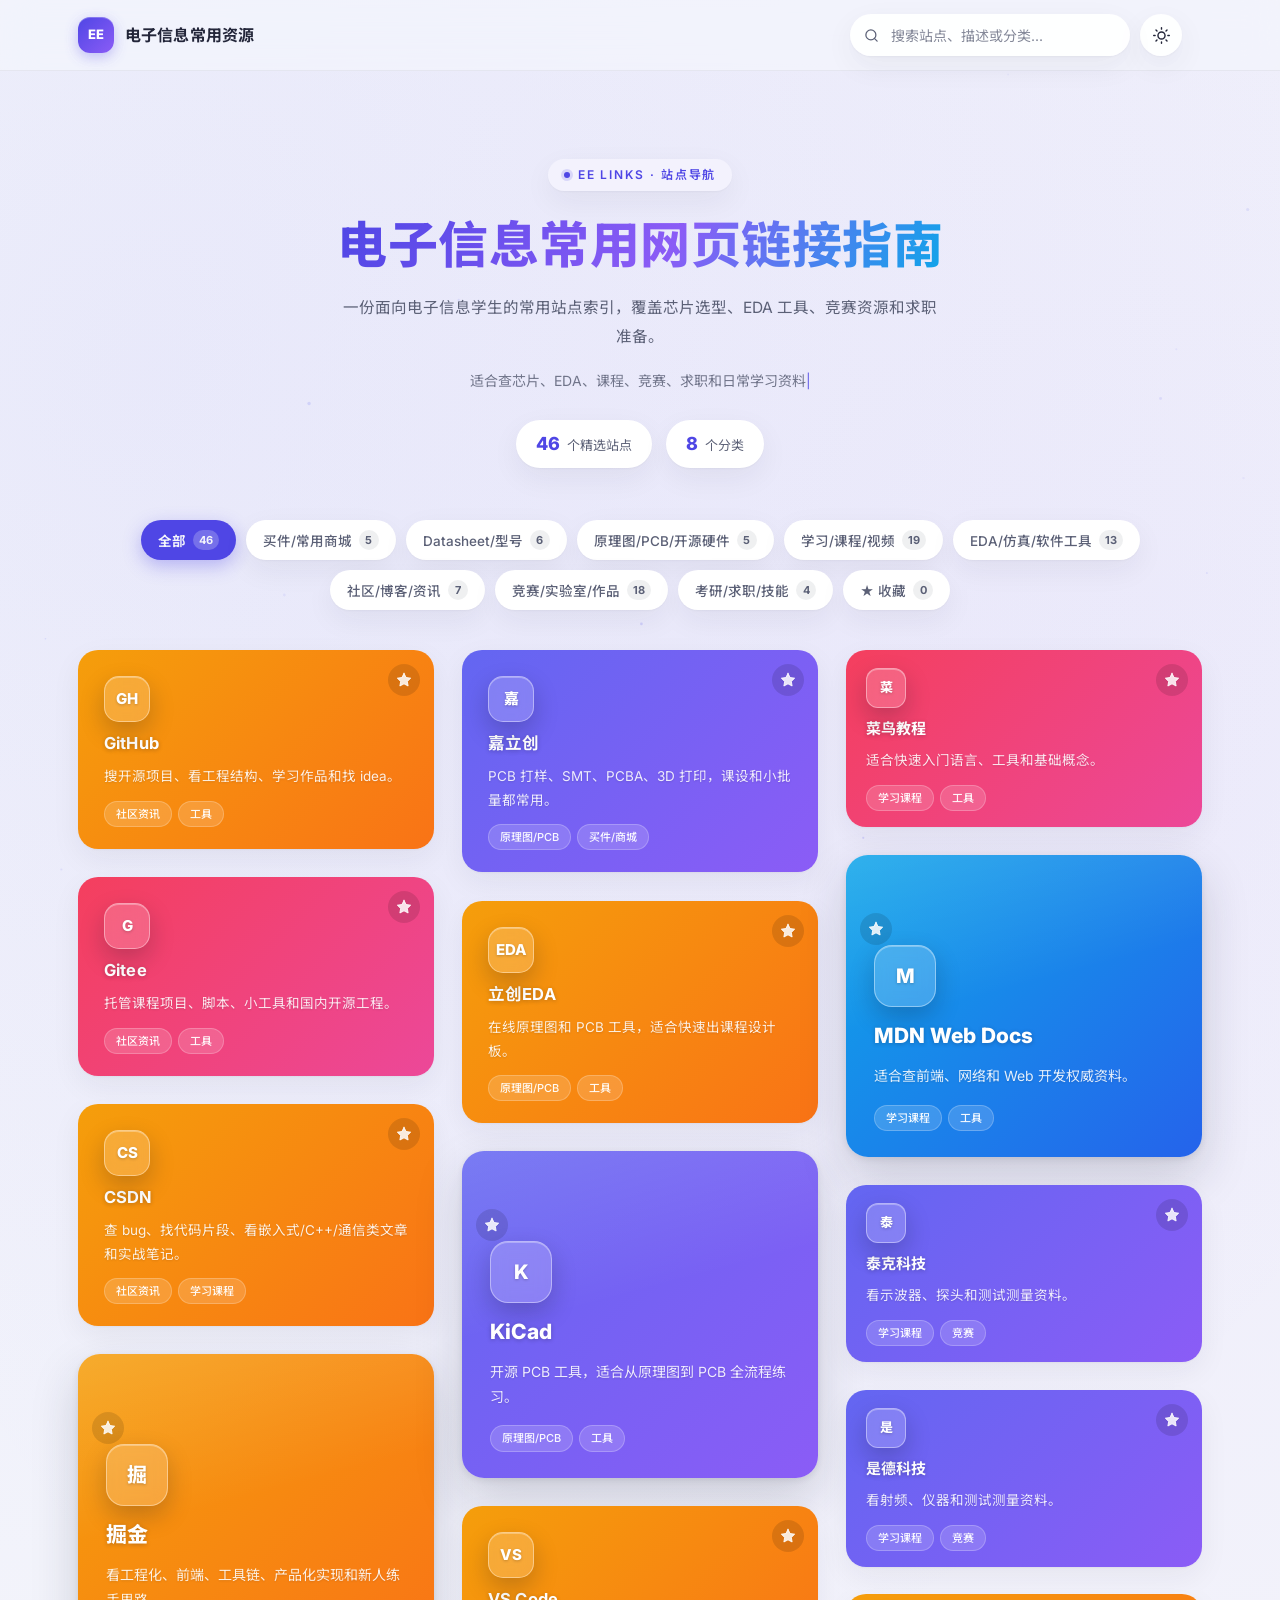
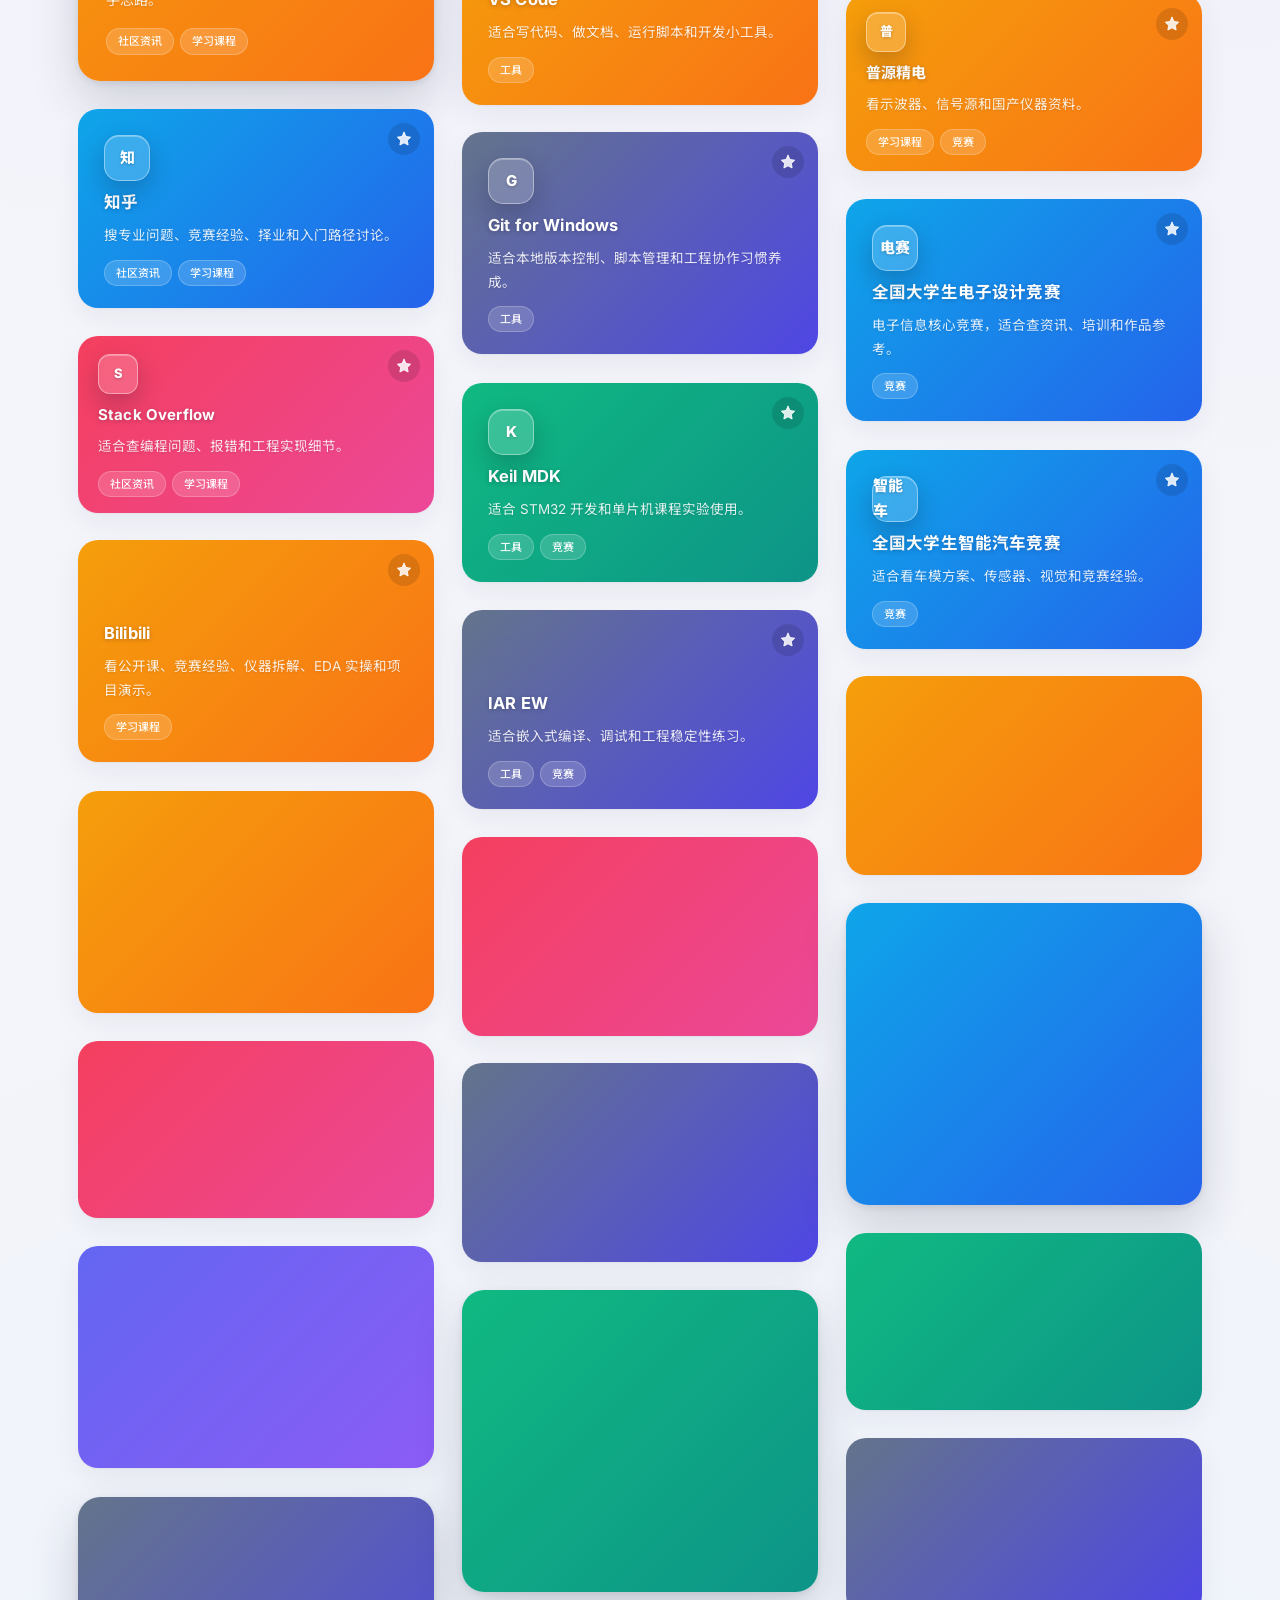
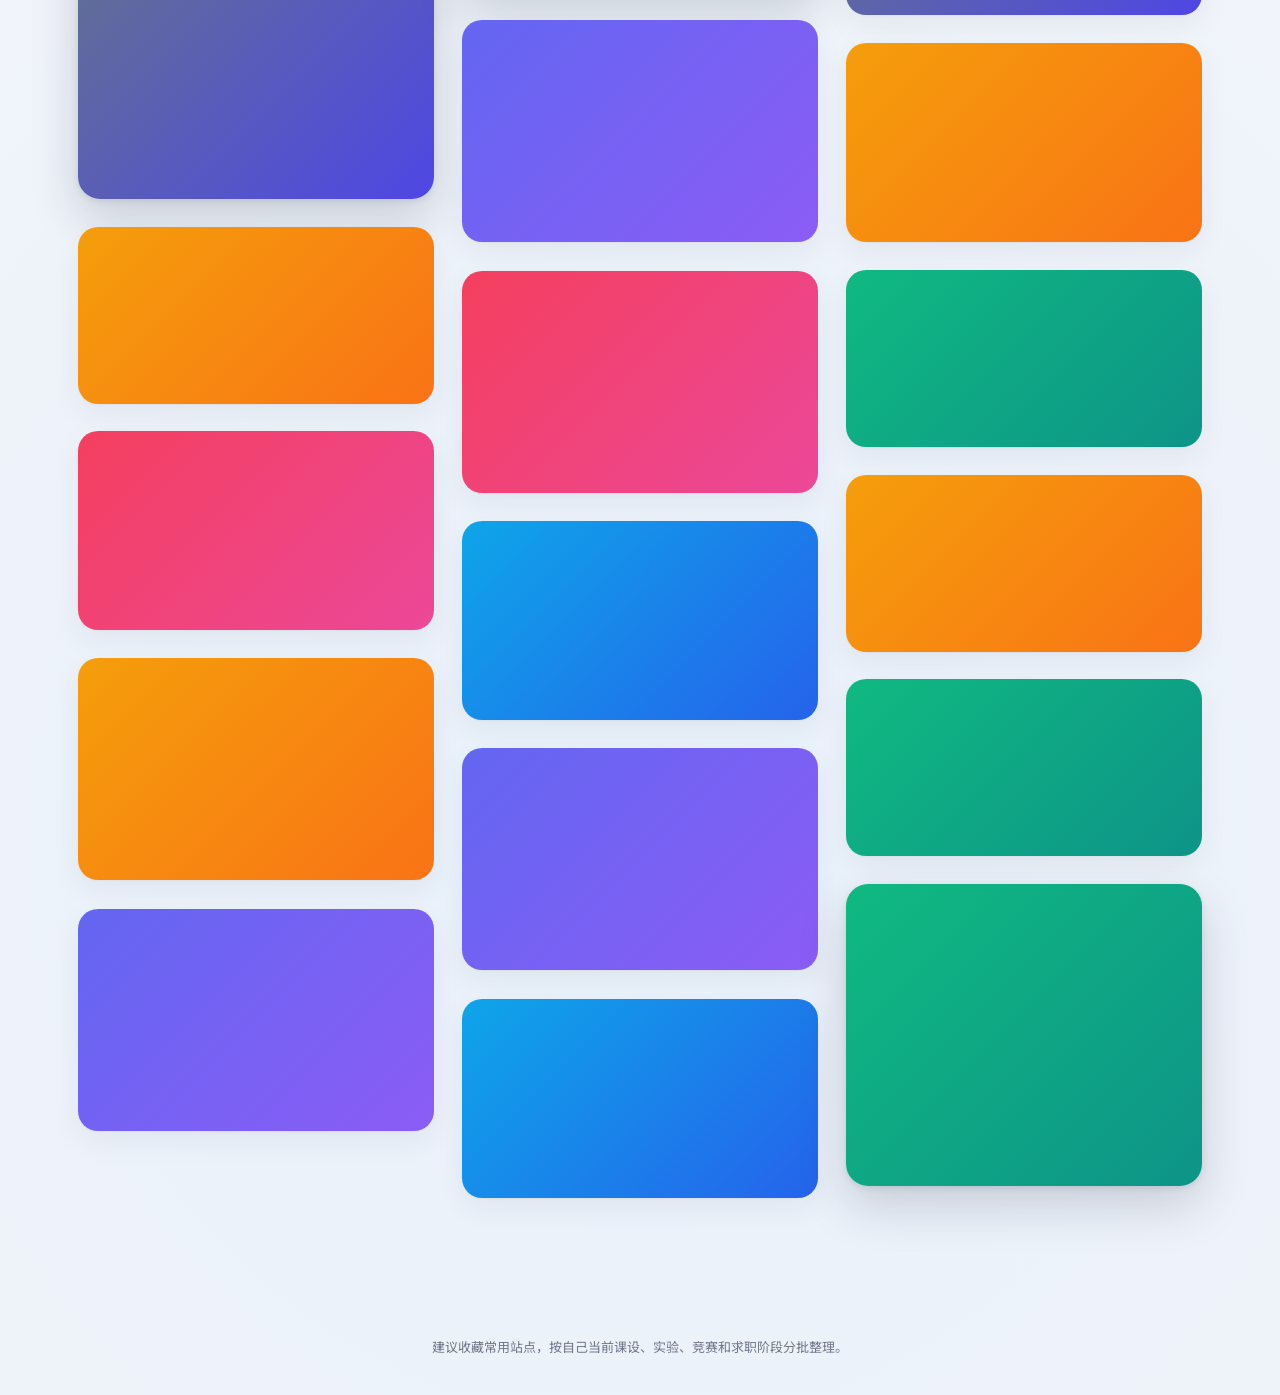
==== index.html @ 5fb6b06b "fix(cards): 收藏按钮默认固定显示 - 移除 .nav-card__fav 默认 opacity:0，改为始终可见 - 已收藏状态保持高亮，hover 仍有反馈 - 资源版本号升级到 v=3" ====
<!DOCTYPE html>
<html lang="zh-CN">
<head>
  <meta charset="UTF-8" />
  <meta name="viewport" content="width=device-width, initial-scale=1.0" />
  <title>电子信息常用网页链接指南</title>
  <link rel="preconnect" href="https://fonts.googleapis.com" />
  <link rel="preconnect" href="https://fonts.gstatic.com" crossorigin />
  <link href="https://fonts.googleapis.com/css2?family=Inter:wght@400;500;600;700;800&family=Noto+Sans+SC:wght@400;500;700&display=swap" rel="stylesheet" />
  <link rel="stylesheet" href="css/main.css?v=3" />
</head>
<body>
  <div class="page-wrapper">
    <canvas id="pageParticles" class="page-particles" aria-hidden="true"></canvas>

    <header class="top-bar">
      <div class="top-bar__inner">
        <div class="brand">
          <span class="brand__logo" aria-hidden="true">EE</span>
          <span class="brand__name">电子信息常用资源</span>
        </div>
        <div class="top-bar__tools">
          <div class="search-box" id="searchBox">
            <span class="search-box__icon" aria-hidden="true">
              <svg width="15" height="15" viewBox="0 0 24 24" fill="none" stroke="currentColor" stroke-width="2" stroke-linecap="round" stroke-linejoin="round">
                <circle cx="11" cy="11" r="8" /><line x1="21" y1="21" x2="16.65" y2="16.65" />
              </svg>
            </span>
            <label class="sr-only" for="siteSearch">搜索资源</label>
            <input id="siteSearch" class="search-input" placeholder="搜索站点、描述或分类..." autocomplete="off" />
            <button type="button" class="search-box__clear" id="searchClear" aria-label="清空搜索">
              <svg width="13" height="13" viewBox="0 0 24 24" fill="none" stroke="currentColor" stroke-width="2.5" stroke-linecap="round" stroke-linejoin="round">
                <path d="M18 6 6 18" /><path d="m6 6 12 12" />
              </svg>
            </button>
          </div>
          <button id="themeToggle" class="icon-button" title="切换深色/浅色主题" aria-label="切换深色/浅色主题">
            <svg class="theme-icon-sun" width="17" height="17" viewBox="0 0 24 24" fill="none" stroke="currentColor" stroke-width="2" stroke-linecap="round" stroke-linejoin="round">
              <circle cx="12" cy="12" r="5" /><path d="M12 1v2m0 18v2M4.22 4.22l1.42 1.42m12.72 12.72 1.42 1.42M1 12h2m18 0h2M4.22 19.78l1.42-1.42M18.36 5.64l1.42-1.42" />
            </svg>
            <svg class="theme-icon-moon" width="17" height="17" viewBox="0 0 24 24" fill="none" stroke="currentColor" stroke-width="2" stroke-linecap="round" stroke-linejoin="round">
              <path d="M21 12.79A9 9 0 1 1 11.21 3 7 7 0 0 0 21 12.79z" />
            </svg>
          </button>
        </div>
      </div>
    </header>

    <section class="cover-section">
      <span class="cover-eyebrow">EE LINKS · 站点导航</span>
      <h1>电子信息常用网页链接指南</h1>
      <p class="cover-subtitle">
        一份面向电子信息学生的常用站点索引，覆盖芯片选型、EDA 工具、竞赛资源和求职准备。
      </p>
      <p class="cover-typewriter">
        <span id="typewriterTarget">当前共整理多个常用站点，按分类整理，可直接跳转使用</span><span class="cover-cursor" aria-hidden="true">|</span>
      </p>
      <div class="cover-stats" id="coverStats" aria-hidden="true"></div>
    </section>

    <main>
      <section class="filter-section" aria-label="按分类筛选">
        <div class="filter-row" id="filterRow">
          <button class="filter-chip active" data-filter="all">全部</button>
          <button class="filter-chip" data-filter="components">买件/常用商城</button>
          <button class="filter-chip" data-filter="datasheet">Datasheet/型号</button>
          <button class="filter-chip" data-filter="pcb">原理图/PCB/开源硬件</button>
          <button class="filter-chip" data-filter="learn">学习/课程/视频</button>
          <button class="filter-chip" data-filter="tools">EDA/仿真/软件工具</button>
          <button class="filter-chip" data-filter="community">社区/博客/资讯</button>
          <button class="filter-chip" data-filter="competition">竞赛/实验室/作品</button>
          <button class="filter-chip" data-filter="job">考研/求职/技能</button>
          <button class="filter-chip" data-filter="favorites">★ 收藏</button>
        </div>
      </section>

      <div id="emptyHint" class="empty-hint">
        <div class="empty-hint__icon" aria-hidden="true">
          <svg width="24" height="24" viewBox="0 0 24 24" fill="none" stroke="currentColor" stroke-width="1.8" stroke-linecap="round" stroke-linejoin="round">
            <circle cx="11" cy="11" r="8" /><line x1="21" y1="21" x2="16.65" y2="16.65" /><line x1="8" y1="11" x2="14" y2="11" />
          </svg>
        </div>
        <div class="empty-hint__title">没有匹配的站点</div>
        <div class="empty-hint__desc">试试更短的关键词，或切换到其他分类。</div>
        <button type="button" class="empty-hint__reset" id="resetFilter">
          <svg width="14" height="14" viewBox="0 0 24 24" fill="none" stroke="currentColor" stroke-width="2" stroke-linecap="round" stroke-linejoin="round">
            <path d="M3 12a9 9 0 1 0 9-9 9.75 9.75 0 0 0-6.74 2.74L3 8" /><path d="M3 3v5h5" />
          </svg>
          重置筛选
        </button>
      </div>

      <div id="cardGrid" class="masonry"></div>
    </main>

    <footer class="site-footer">
      建议收藏常用站点，按自己当前课设、实验、竞赛和求职阶段分批整理。
    </footer>

    <button id="backToTop" class="back-top" aria-label="回到顶部" title="回到顶部">
      <svg width="18" height="18" viewBox="0 0 24 24" fill="none" stroke="currentColor" stroke-width="2.5" stroke-linecap="round" stroke-linejoin="round">
        <polyline points="18 15 12 9 6 15"></polyline>
      </svg>
    </button>
  </div>

  <script defer src="js/data.js?v=3"></script>
  <script defer src="js/render.js?v=3"></script>
  <script defer src="js/filter.js?v=3"></script>
  <script defer src="js/theme.js?v=3"></script>
  <script defer src="js/effects.js?v=3"></script>
  <script defer src="js/main.js?v=3"></script>
</body>
</html>
---- css/main.css ----
/* ==========================================================================
   main.css — @import 入口，按顺序聚合所有子模块
   ========================================================================== */
@import url("./variables.css");
@import url("./base.css");
@import url("./layout.css");
@import url("./components.css");
@import url("./cards.css");
@import url("./masonry.css");
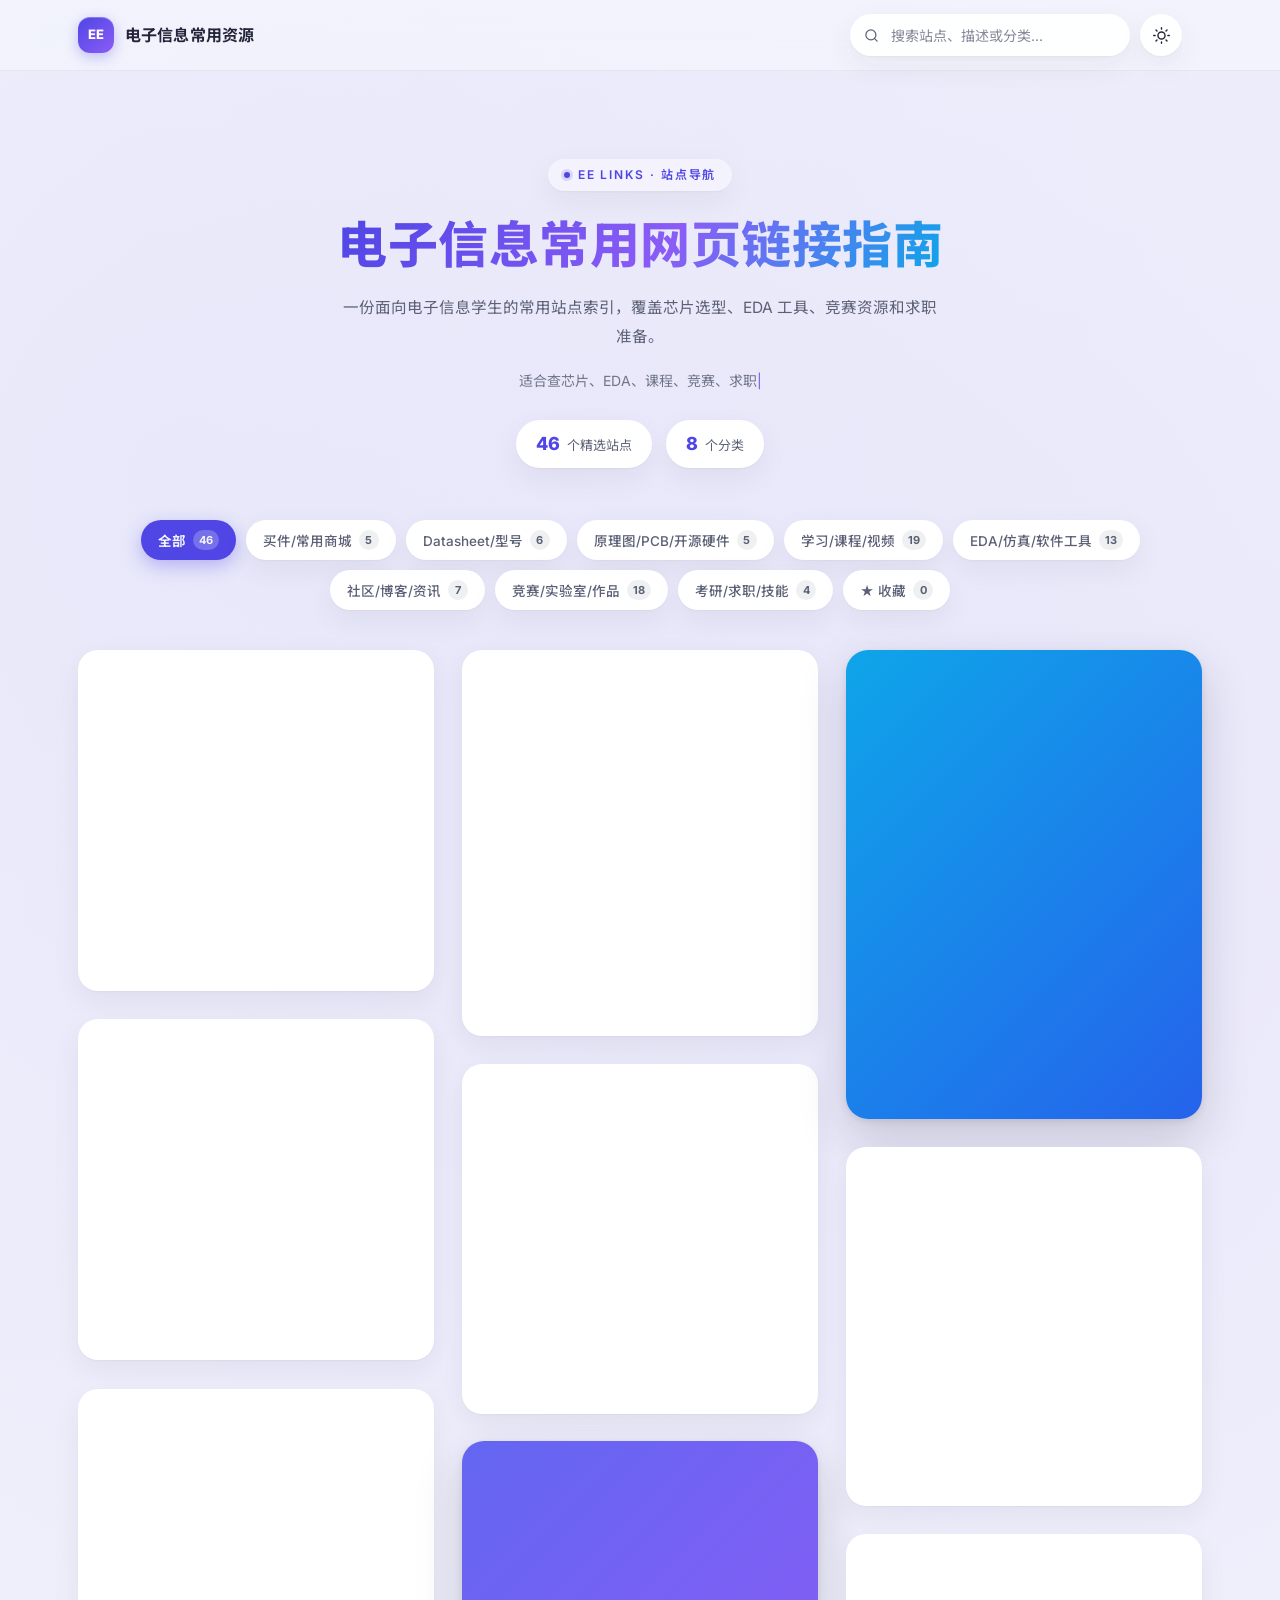
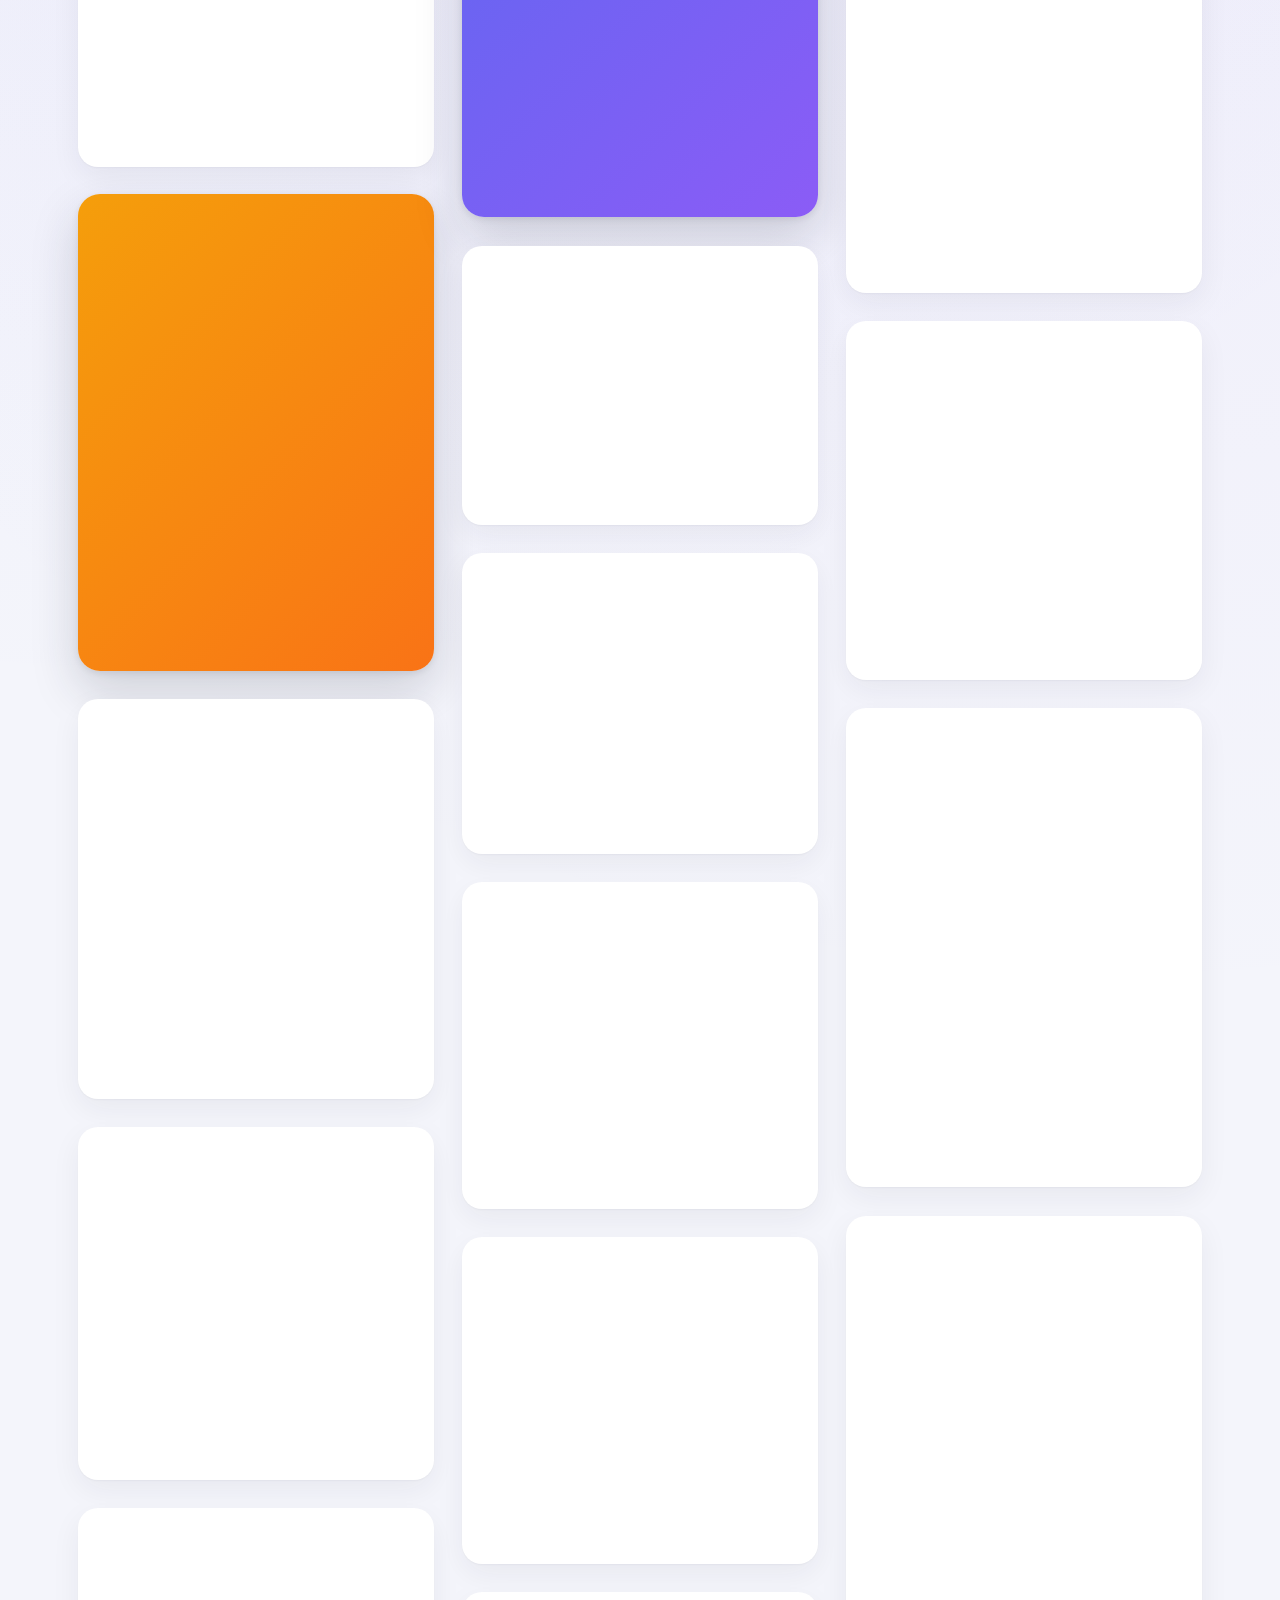
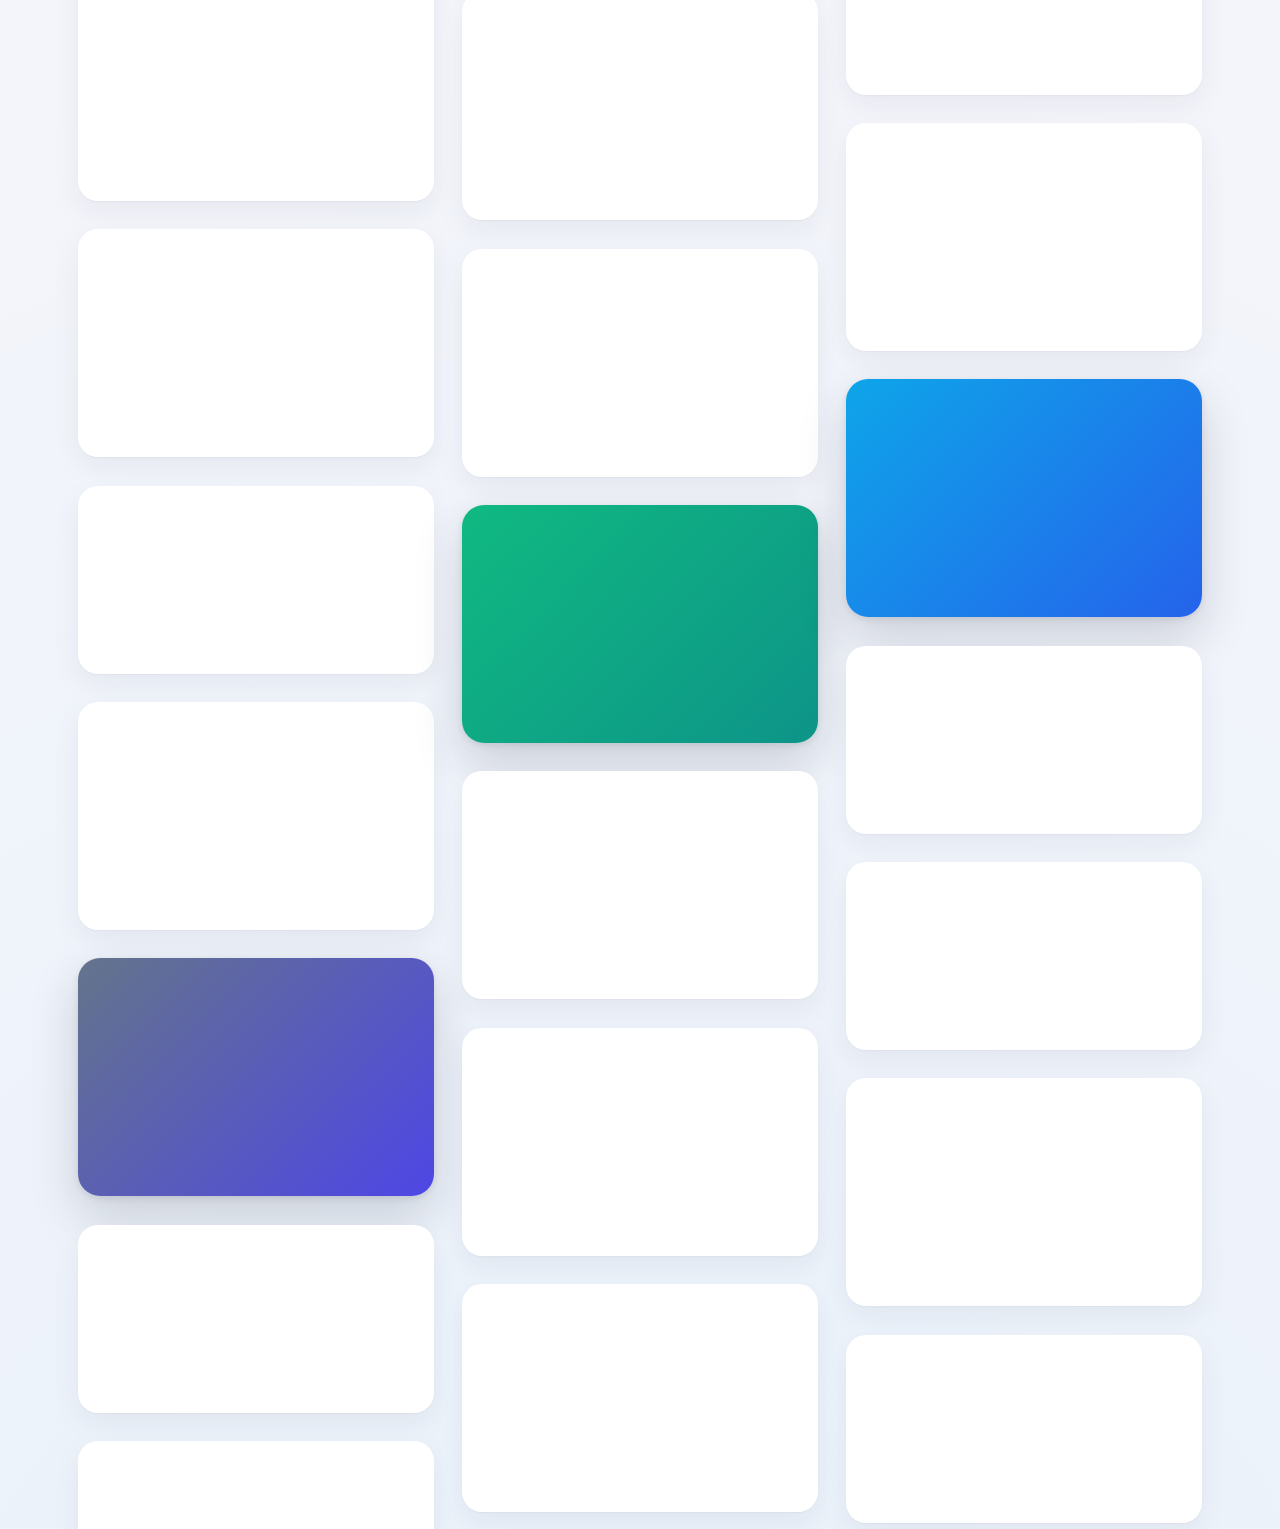
==== commit 42ad5652: "feat(cards): 融合 31604c 的 banner+body 卡片视觉 - 普通卡片改为顶部彩色 banner + 白底 body + footer 结构 - banner 内玻璃拟态图标" ====
--- a/index.html
+++ b/index.html
@@ -7,7 +7,7 @@
   <link rel="preconnect" href="https://fonts.googleapis.com" />
   <link rel="preconnect" href="https://fonts.gstatic.com" crossorigin />
   <link href="https://fonts.googleapis.com/css2?family=Inter:wght@400;500;600;700;800&family=Noto+Sans+SC:wght@400;500;700&display=swap" rel="stylesheet" />
-  <link rel="stylesheet" href="css/main.css?v=3" />
+  <link rel="stylesheet" href="css/main.css?v=4" />
 </head>
 <body>
   <div class="page-wrapper">
@@ -104,11 +104,11 @@
     </button>
   </div>
 
-  <script defer src="js/data.js?v=3"></script>
-  <script defer src="js/render.js?v=3"></script>
-  <script defer src="js/filter.js?v=3"></script>
-  <script defer src="js/theme.js?v=3"></script>
-  <script defer src="js/effects.js?v=3"></script>
-  <script defer src="js/main.js?v=3"></script>
+  <script defer src="js/data.js?v=4"></script>
+  <script defer src="js/render.js?v=4"></script>
+  <script defer src="js/filter.js?v=4"></script>
+  <script defer src="js/theme.js?v=4"></script>
+  <script defer src="js/effects.js?v=4"></script>
+  <script defer src="js/main.js?v=4"></script>
 </body>
 </html>
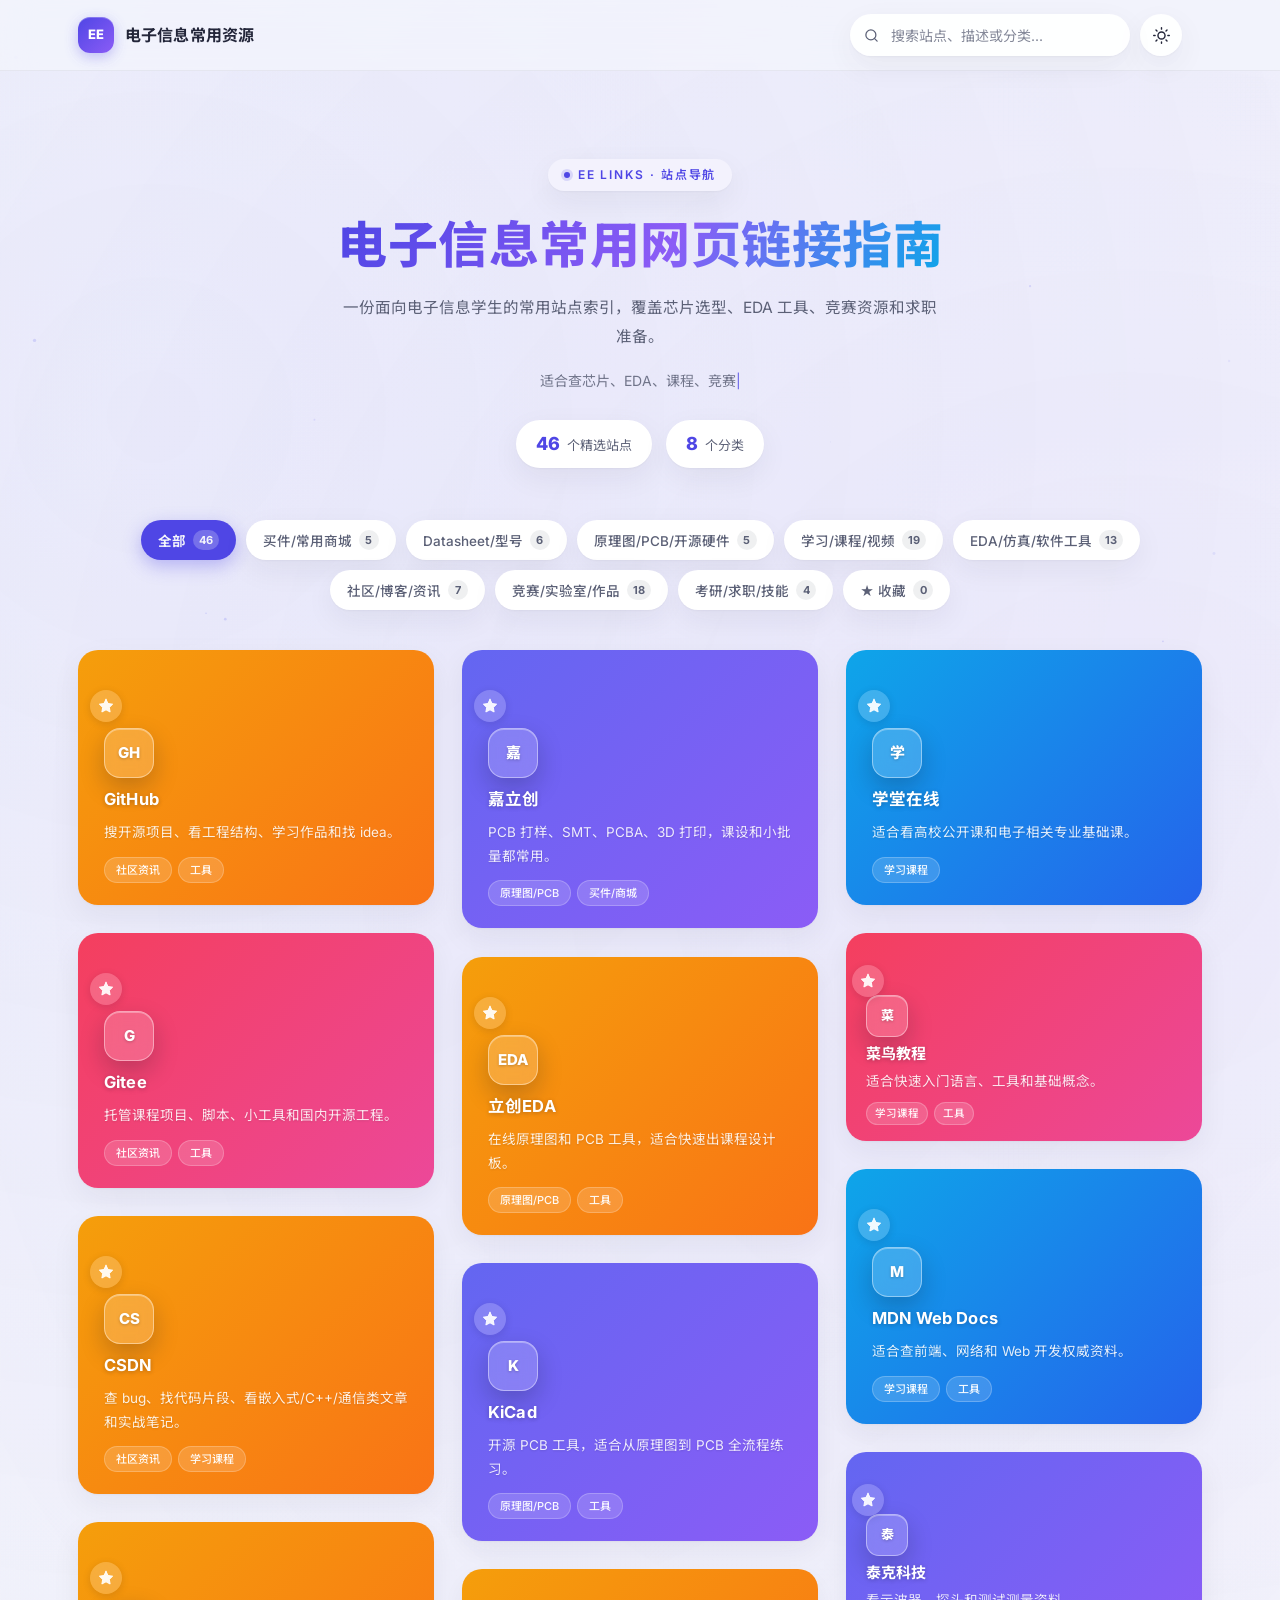
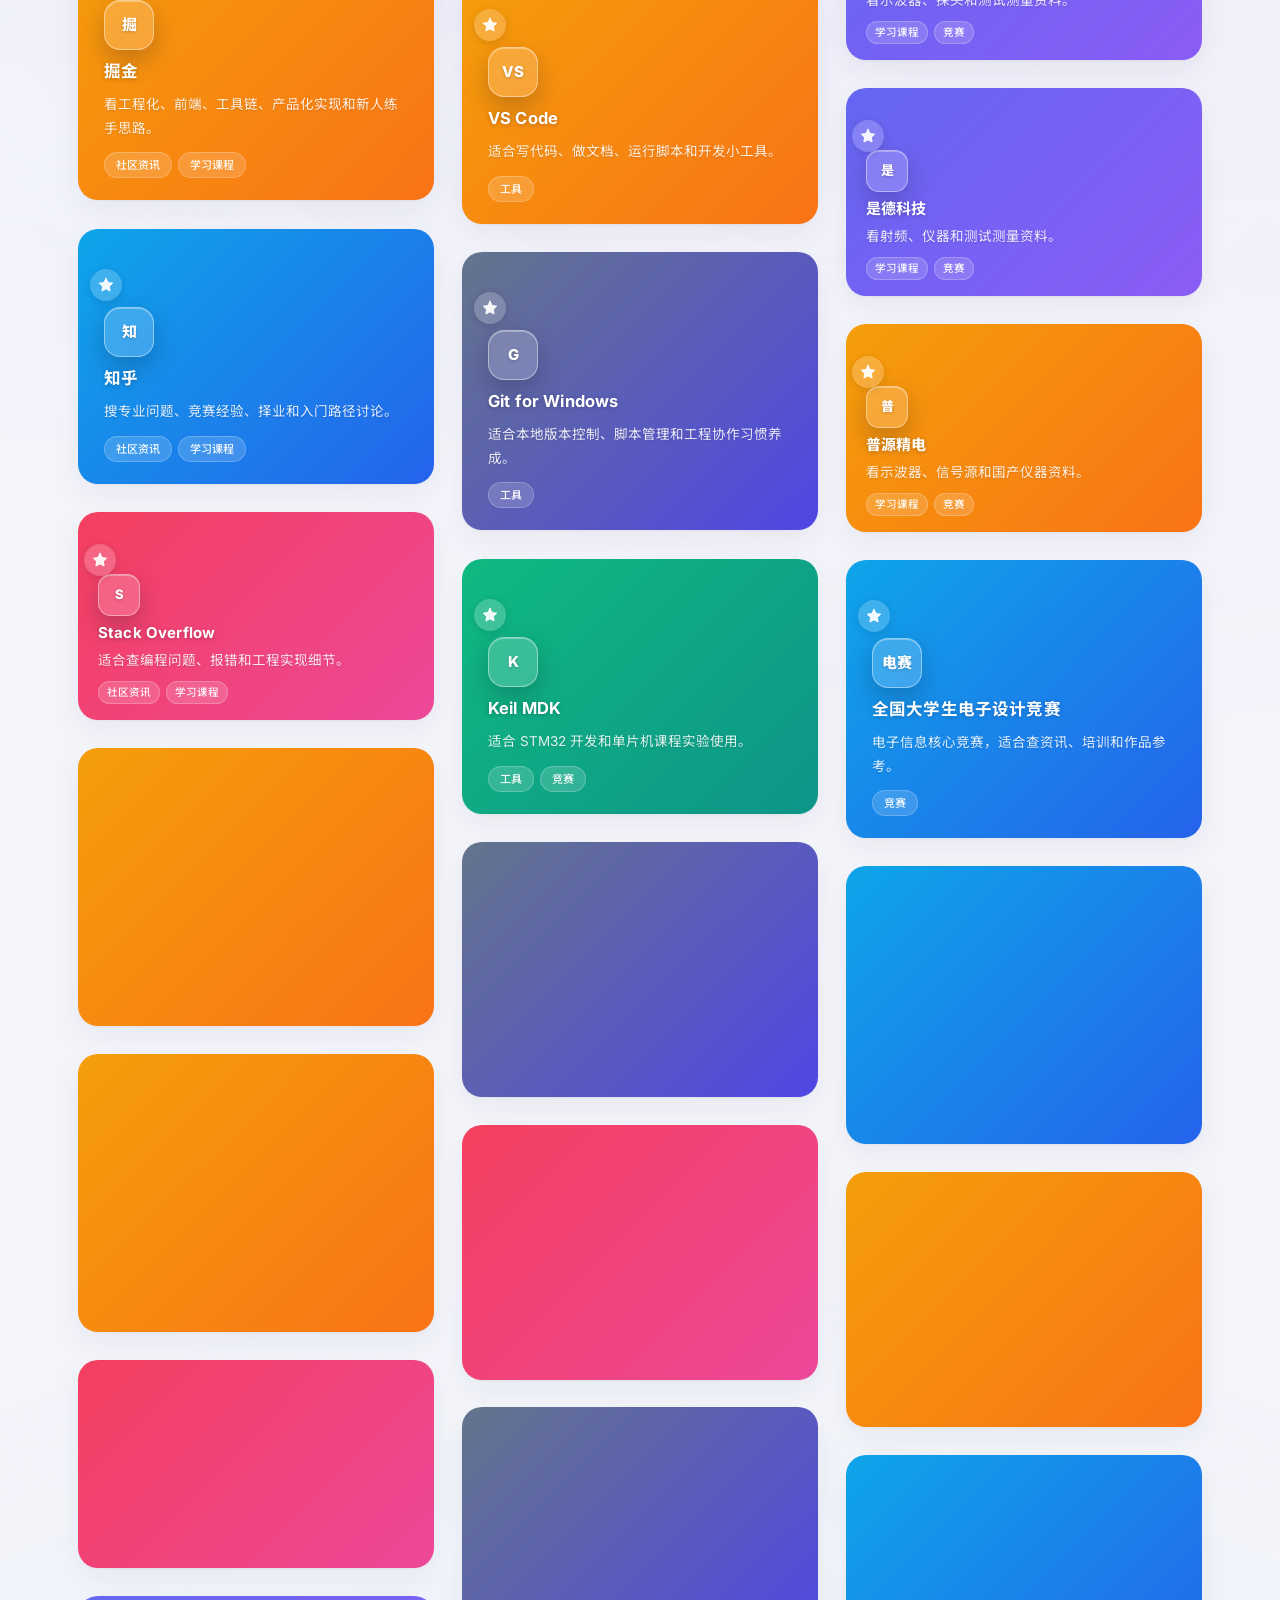
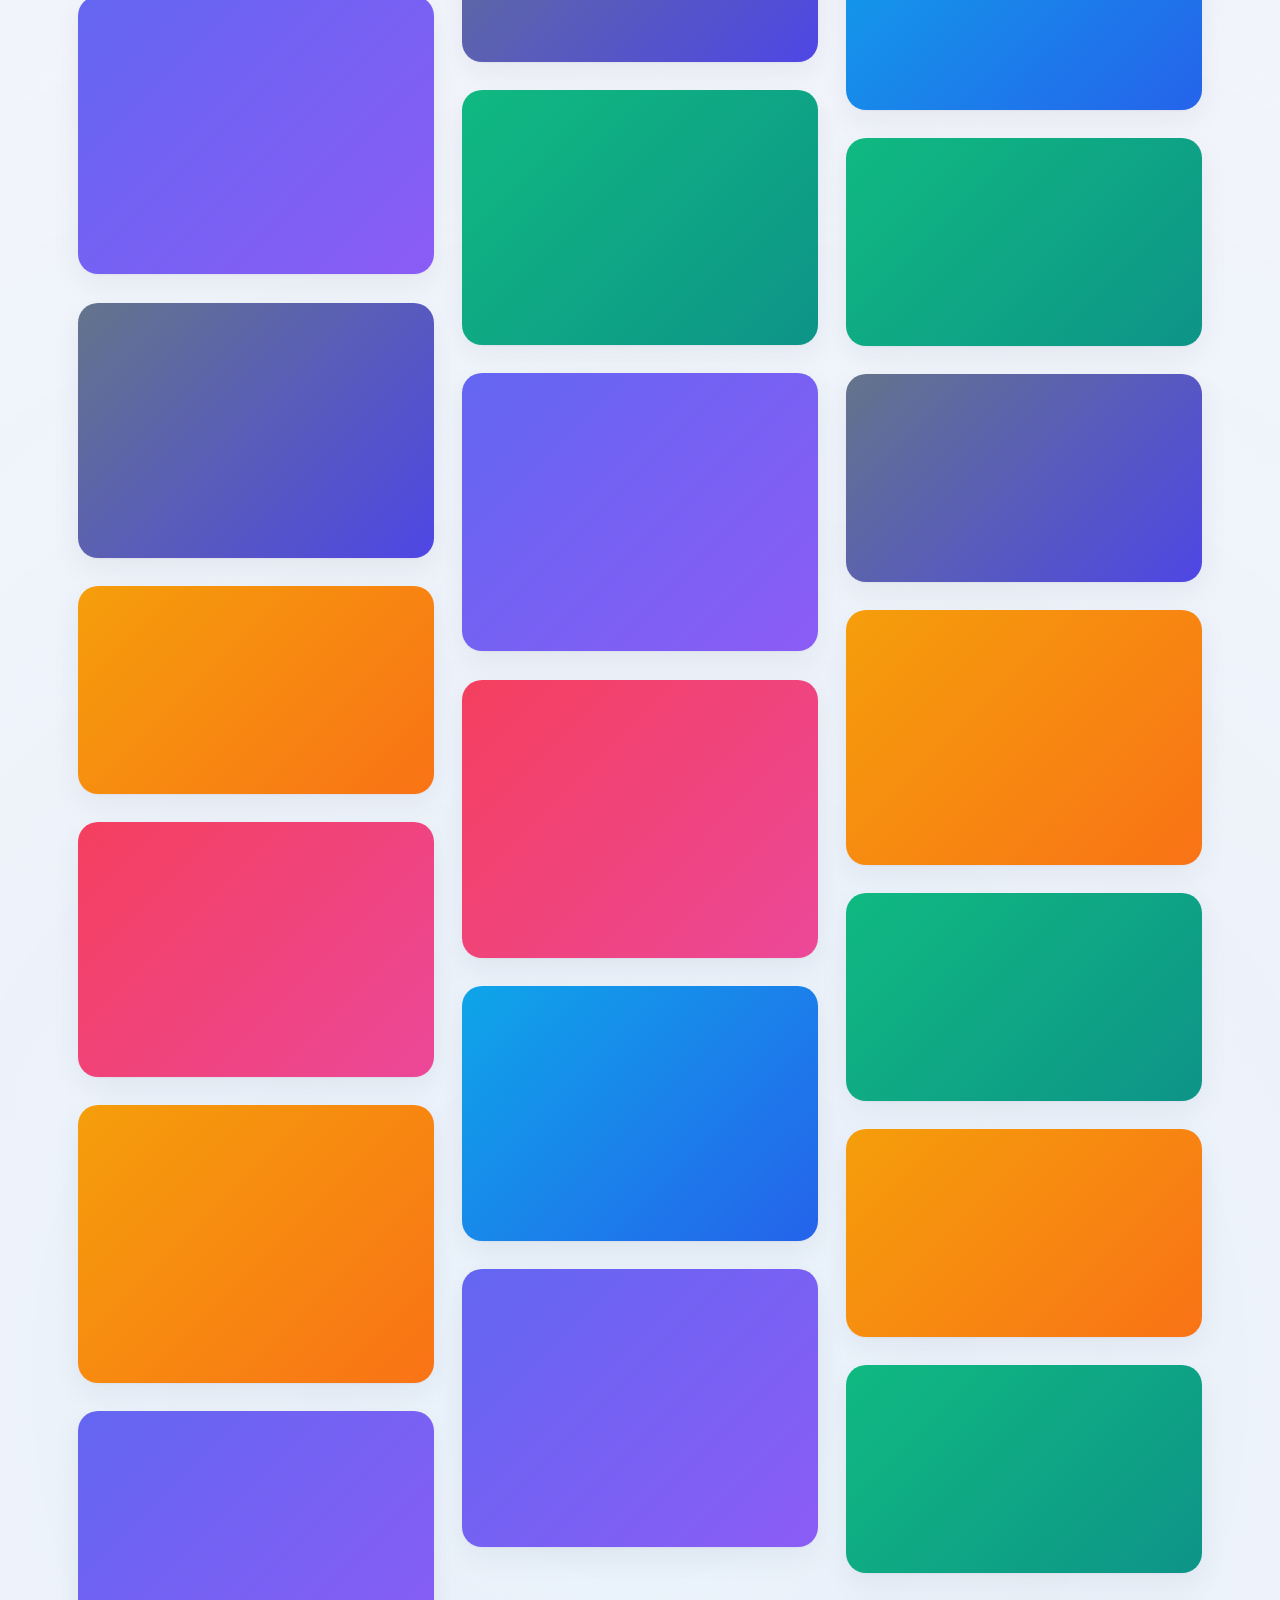
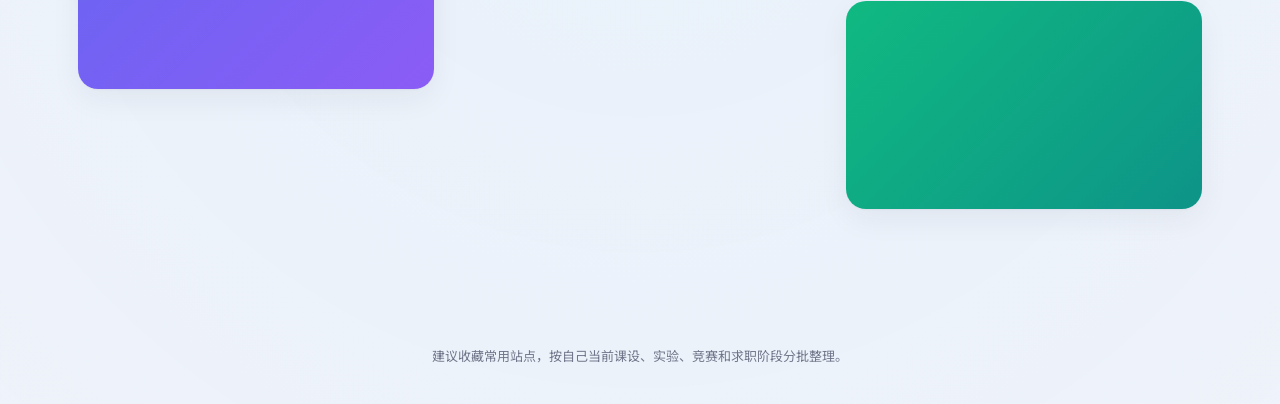
==== commit ebb4800c: "feat(cards): 所有卡片统一为整卡渐变 featured 风格 - 普通卡片改为整卡渐变，与截图中 MDN 画圈样式一致 - 玻璃拟态图标 + 白字 + 半透明标签 + 固定收藏按钮 + s" ====
--- a/index.html
+++ b/index.html
@@ -7,7 +7,7 @@
   <link rel="preconnect" href="https://fonts.googleapis.com" />
   <link rel="preconnect" href="https://fonts.gstatic.com" crossorigin />
   <link href="https://fonts.googleapis.com/css2?family=Inter:wght@400;500;600;700;800&family=Noto+Sans+SC:wght@400;500;700&display=swap" rel="stylesheet" />
-  <link rel="stylesheet" href="css/main.css?v=4" />
+  <link rel="stylesheet" href="css/main.css?v=5" />
 </head>
 <body>
   <div class="page-wrapper">
@@ -104,11 +104,11 @@
     </button>
   </div>
 
-  <script defer src="js/data.js?v=4"></script>
-  <script defer src="js/render.js?v=4"></script>
-  <script defer src="js/filter.js?v=4"></script>
-  <script defer src="js/theme.js?v=4"></script>
-  <script defer src="js/effects.js?v=4"></script>
-  <script defer src="js/main.js?v=4"></script>
+  <script defer src="js/data.js?v=5"></script>
+  <script defer src="js/render.js?v=5"></script>
+  <script defer src="js/filter.js?v=5"></script>
+  <script defer src="js/theme.js?v=5"></script>
+  <script defer src="js/effects.js?v=5"></script>
+  <script defer src="js/main.js?v=5"></script>
 </body>
 </html>
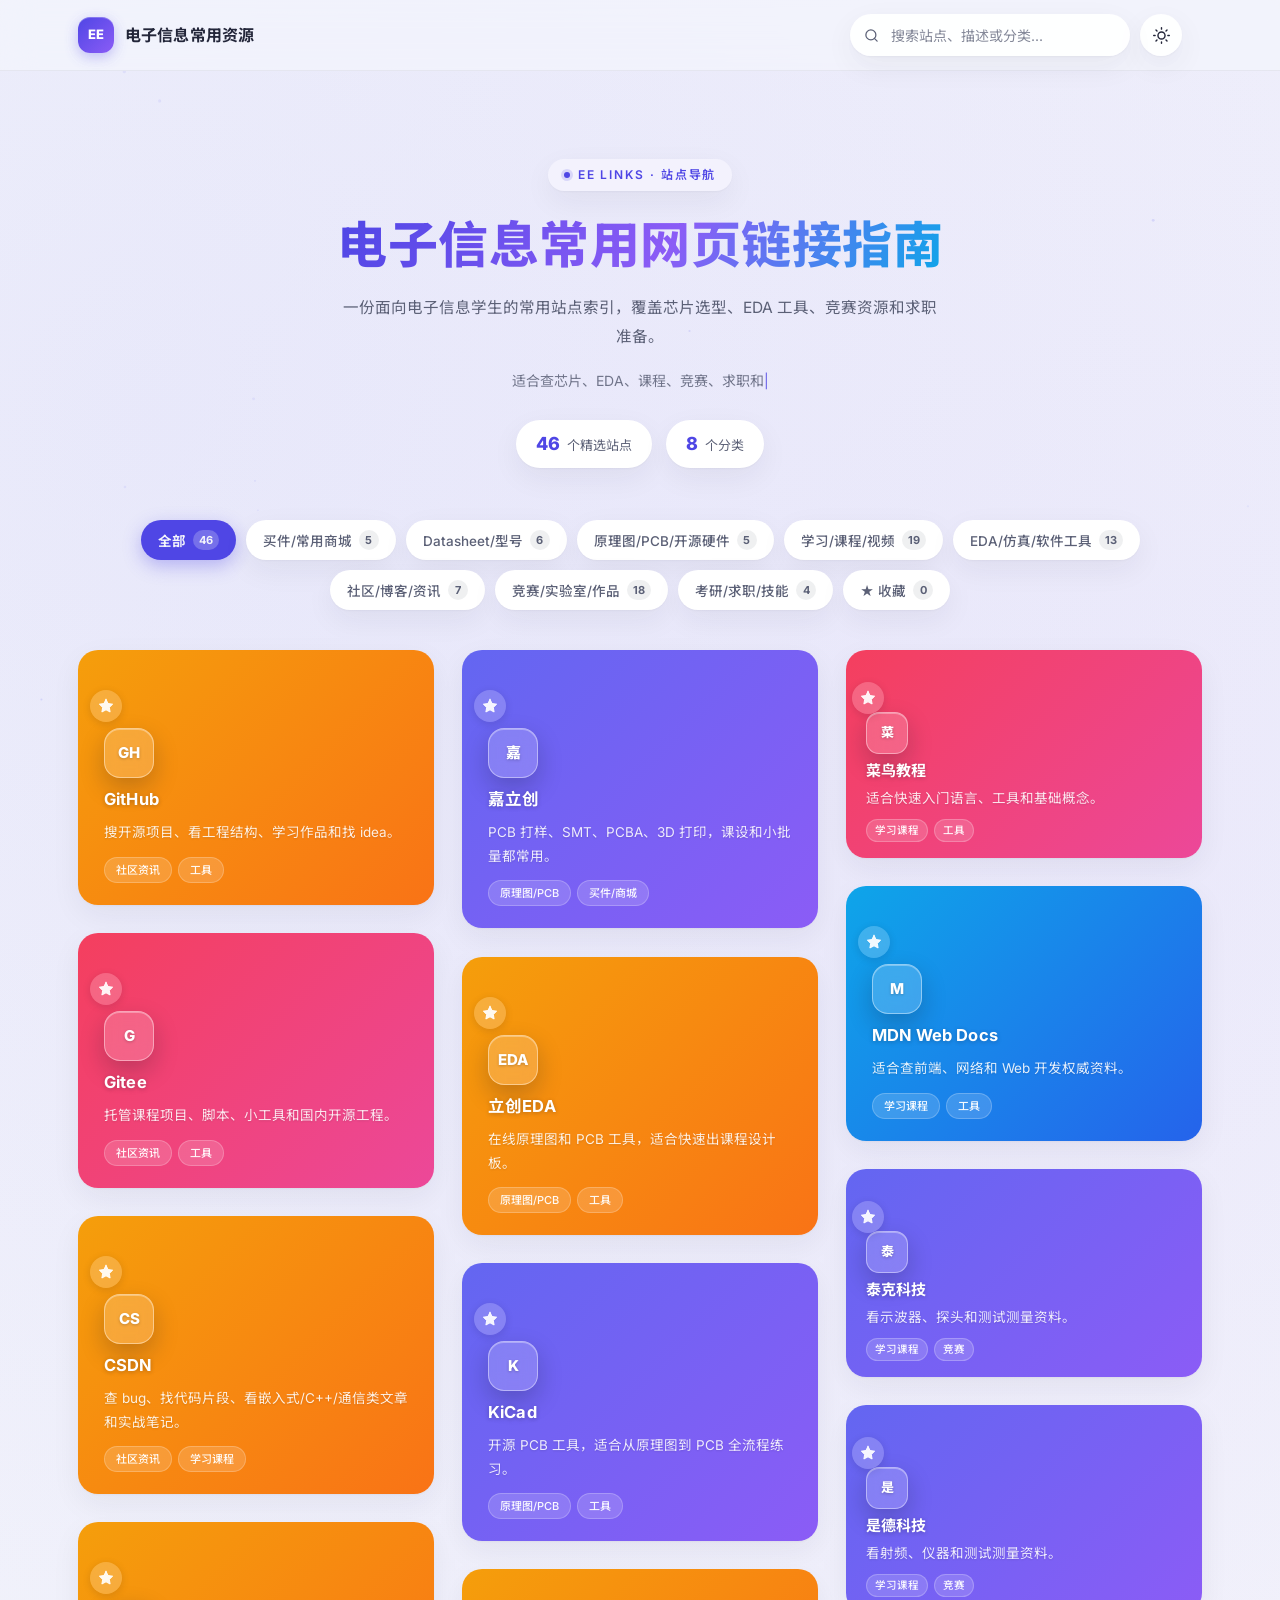
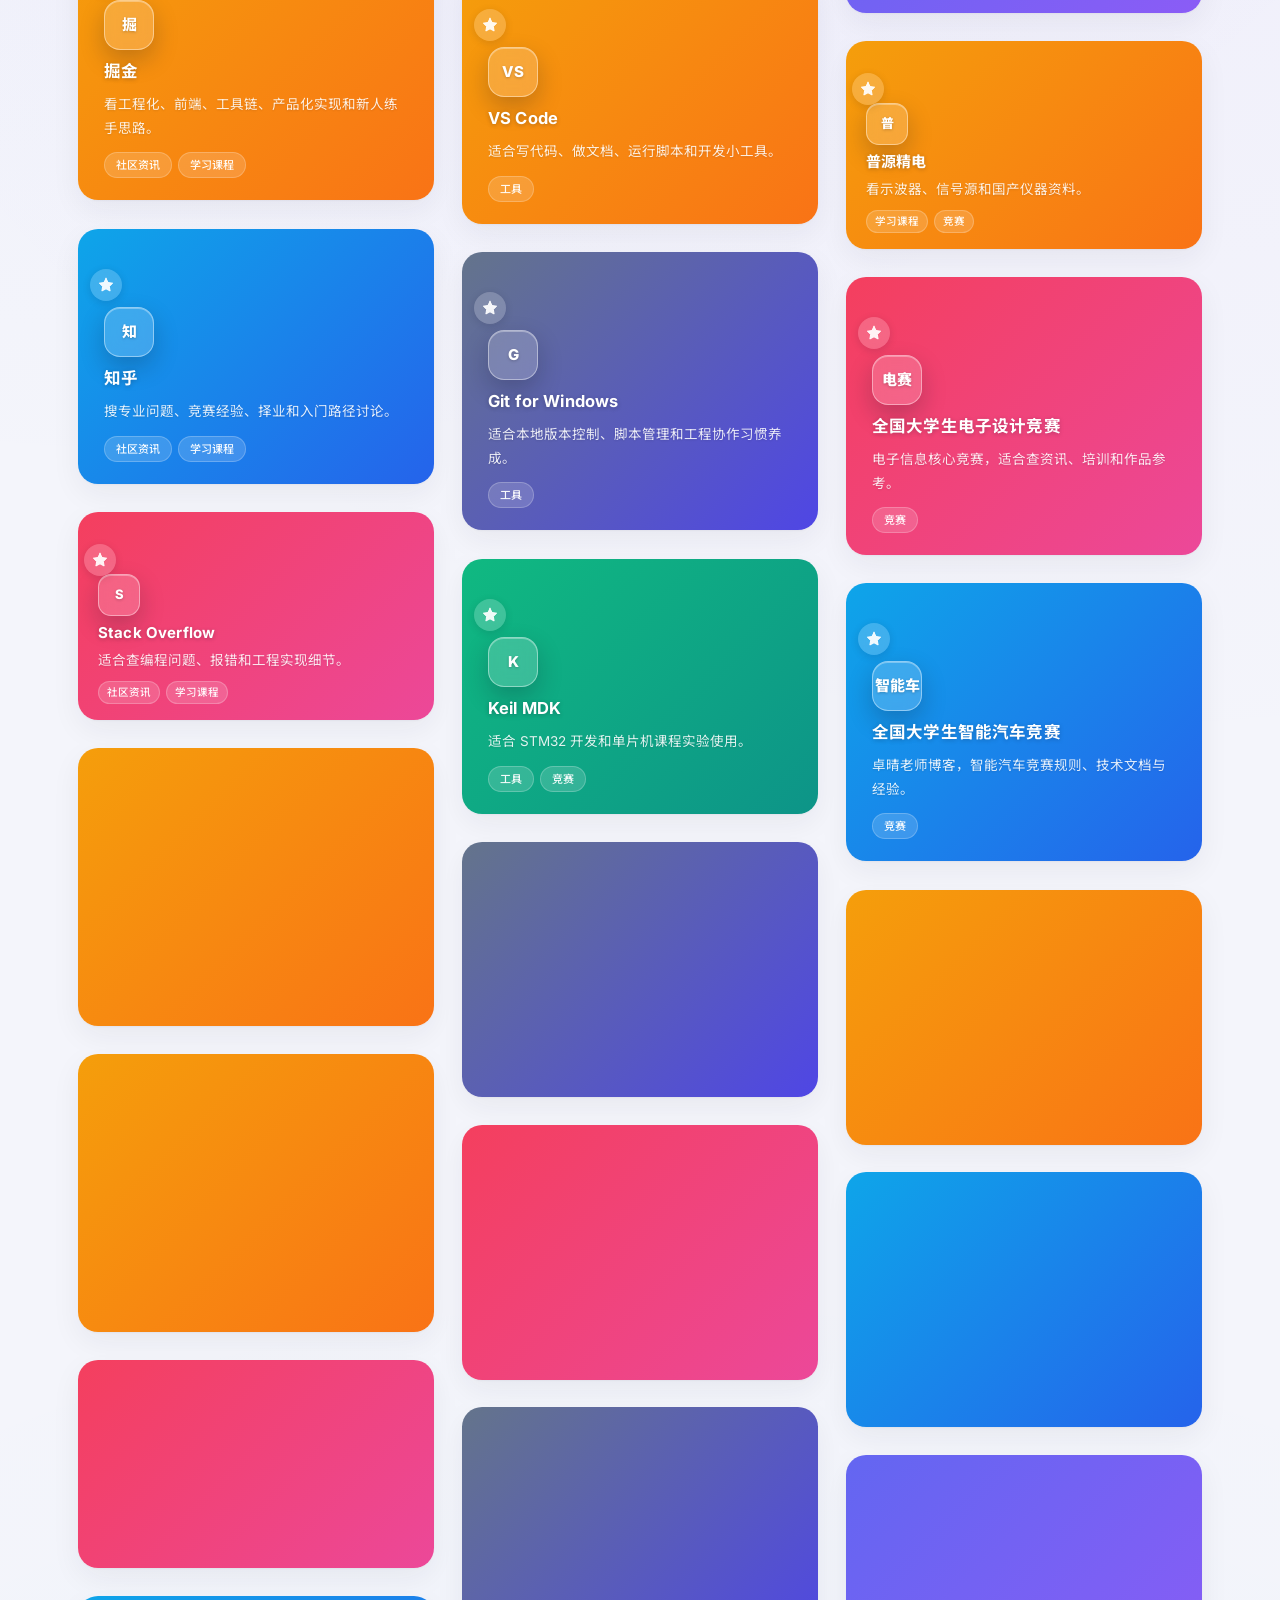
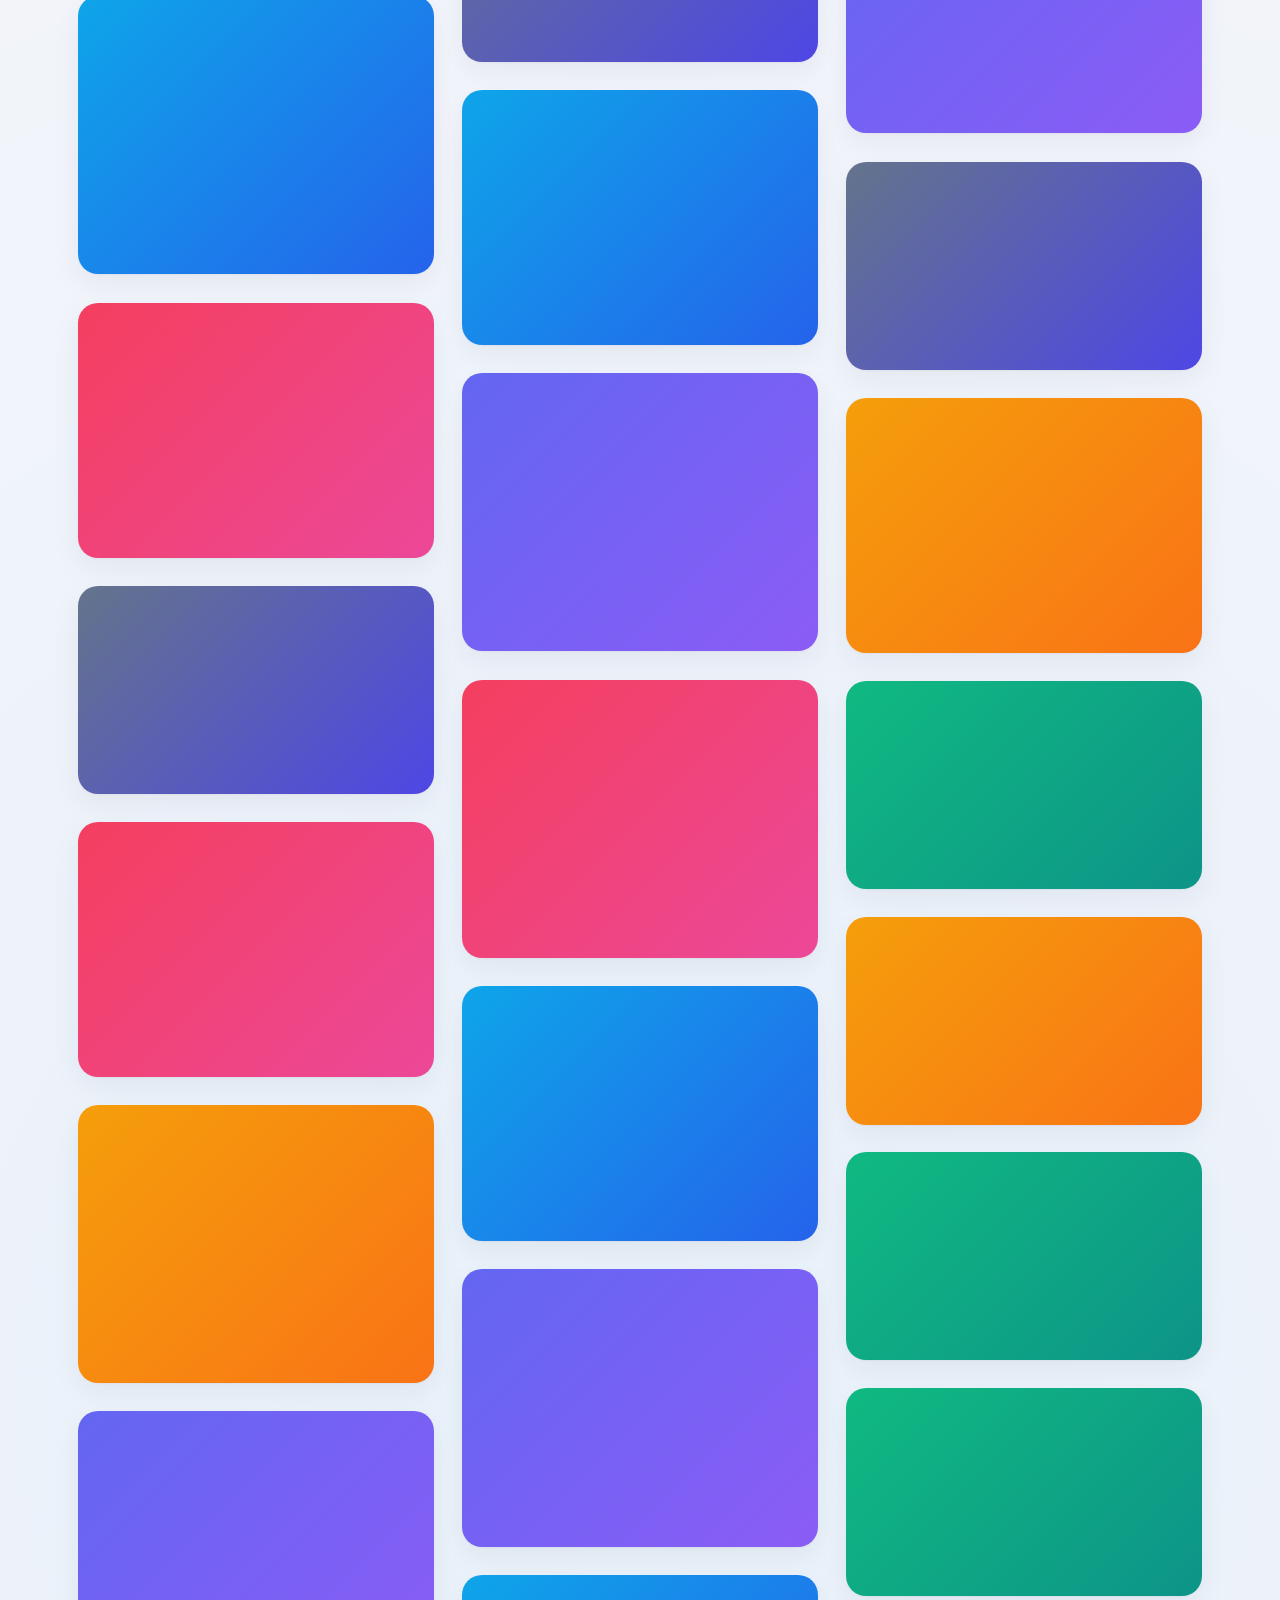
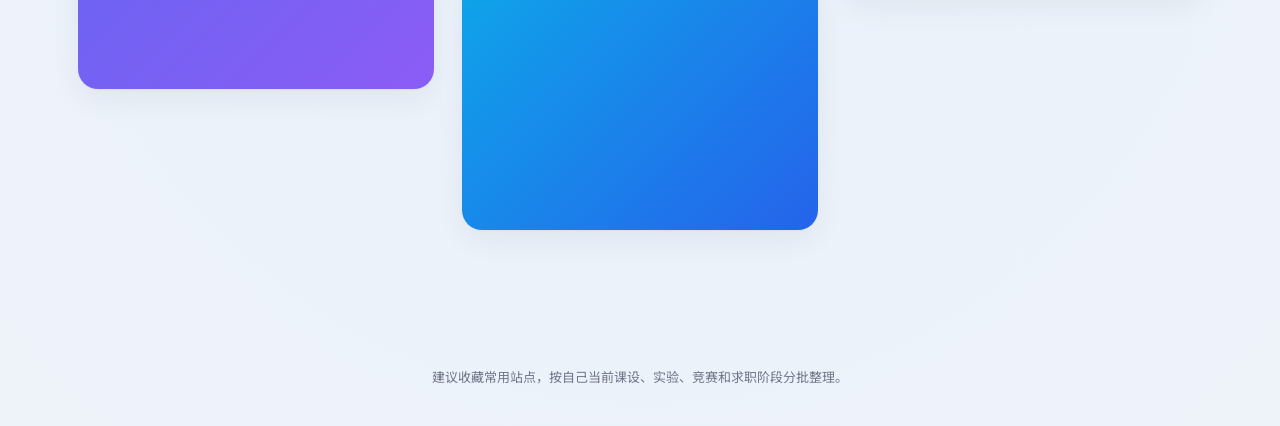
==== commit da12dbcb: "fix(links): 修复错误跳转链接并将国外厂商站点替换为国内站 半导小芯: xchip.cn(错误公司) -> semiee.com(半导小芯真正官网); 全国大学生机器人大赛: robotco" ====
--- a/index.html
+++ b/index.html
@@ -104,7 +104,7 @@
     </button>
   </div>
 
-  <script defer src="js/data.js?v=5"></script>
+  <script defer src="js/data.js?v=6"></script>
   <script defer src="js/render.js?v=5"></script>
   <script defer src="js/filter.js?v=5"></script>
   <script defer src="js/theme.js?v=5"></script>
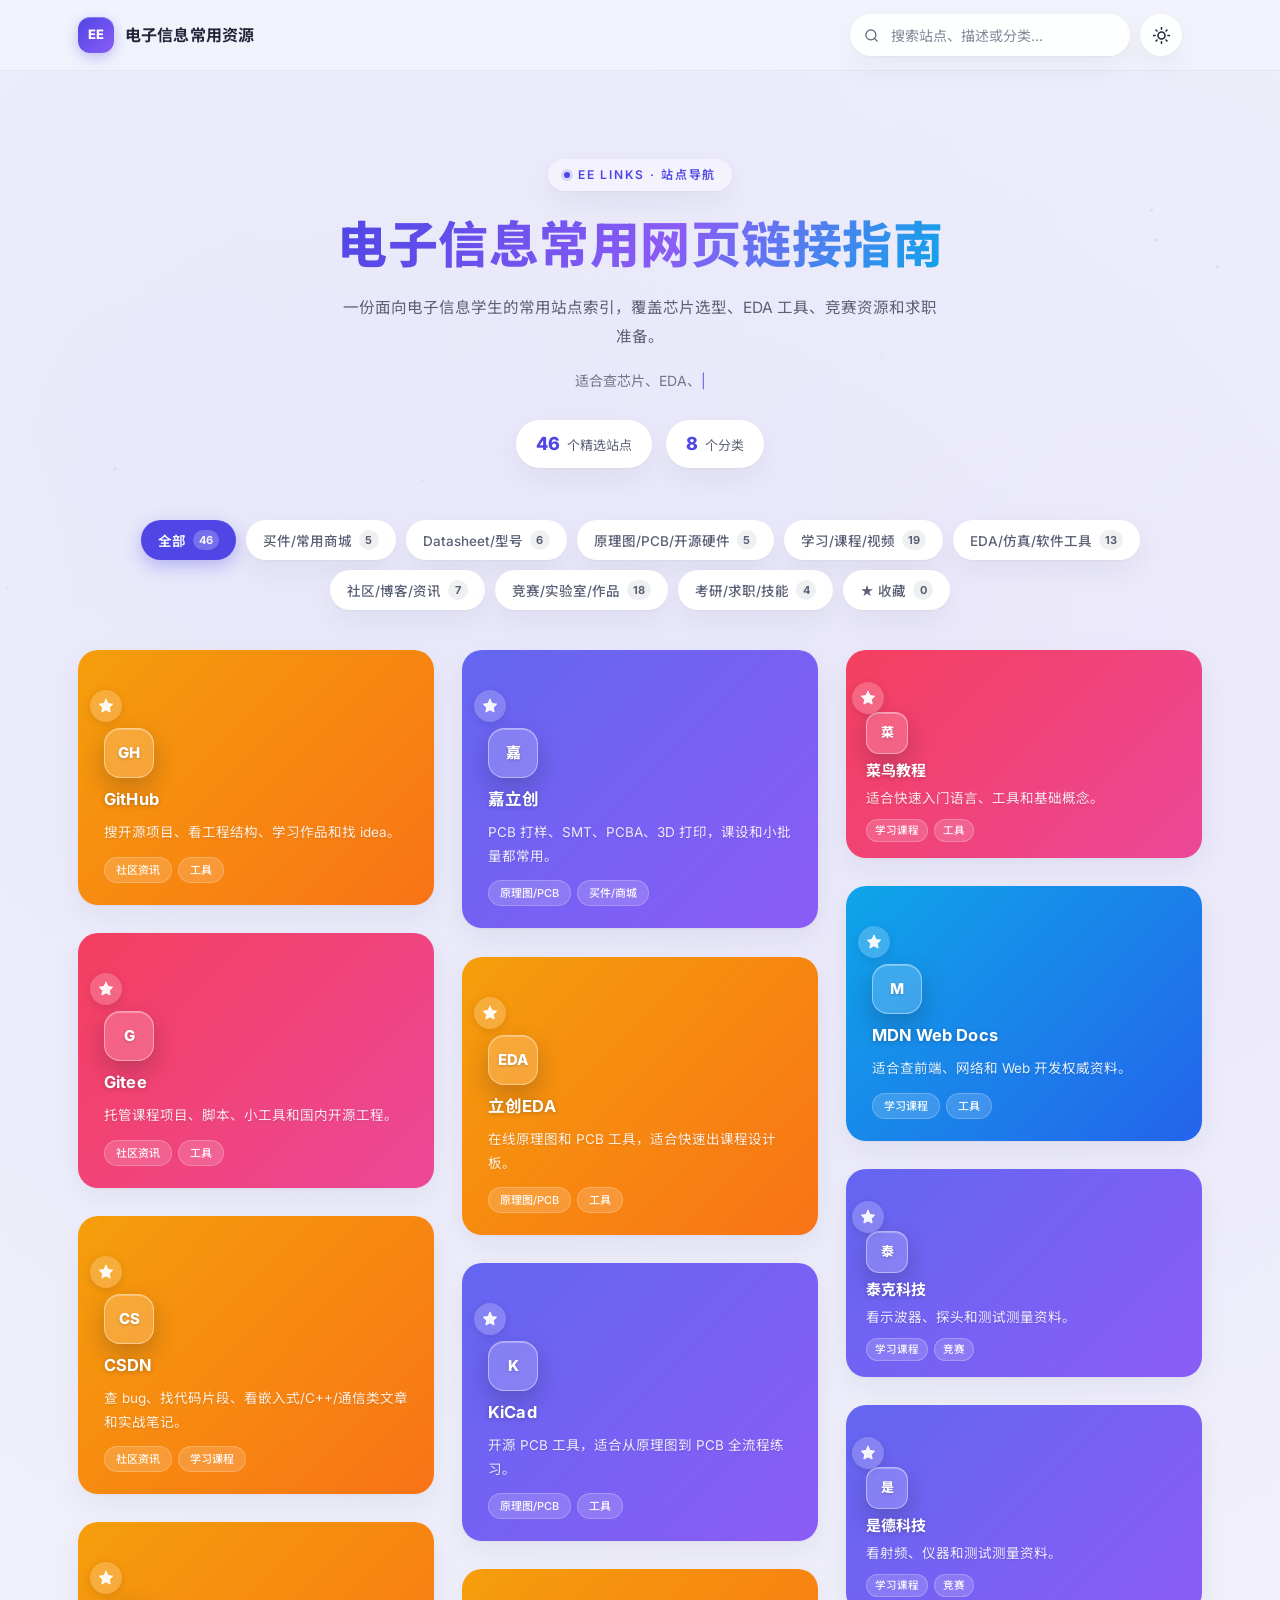
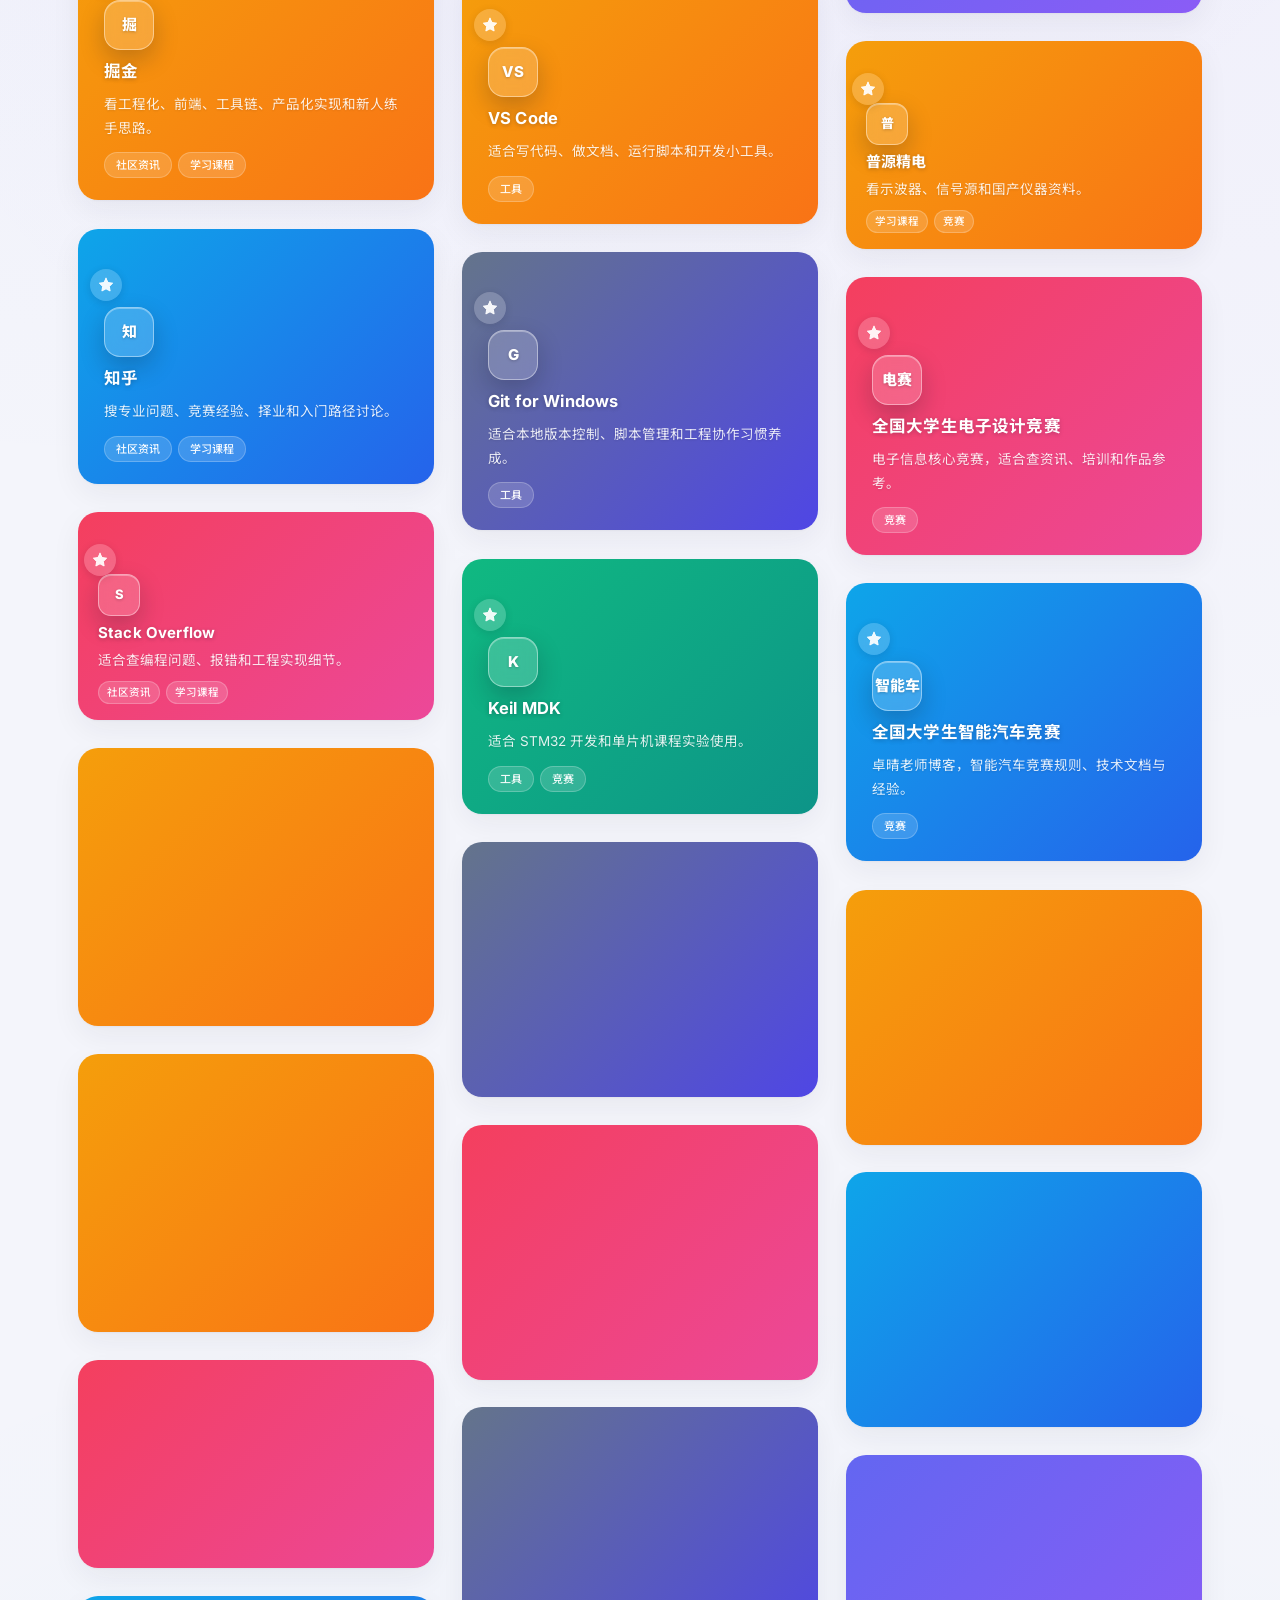
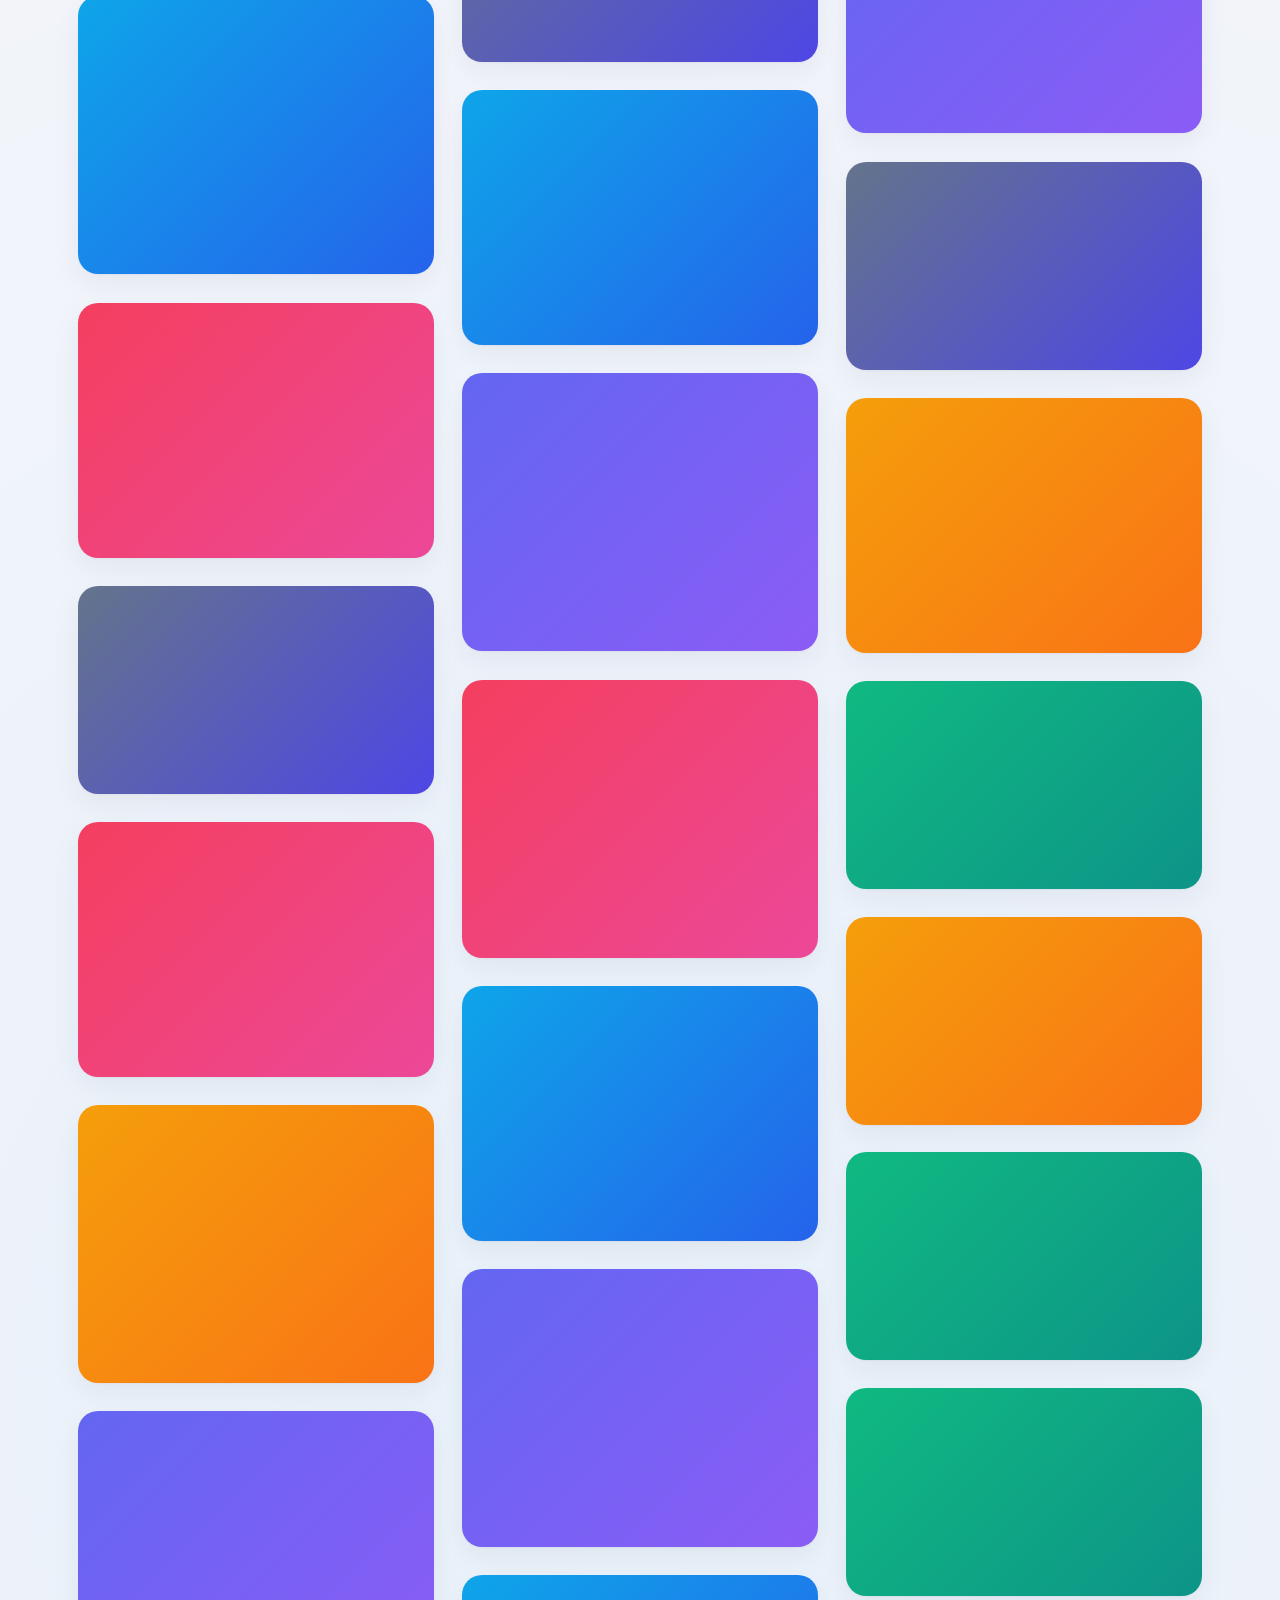
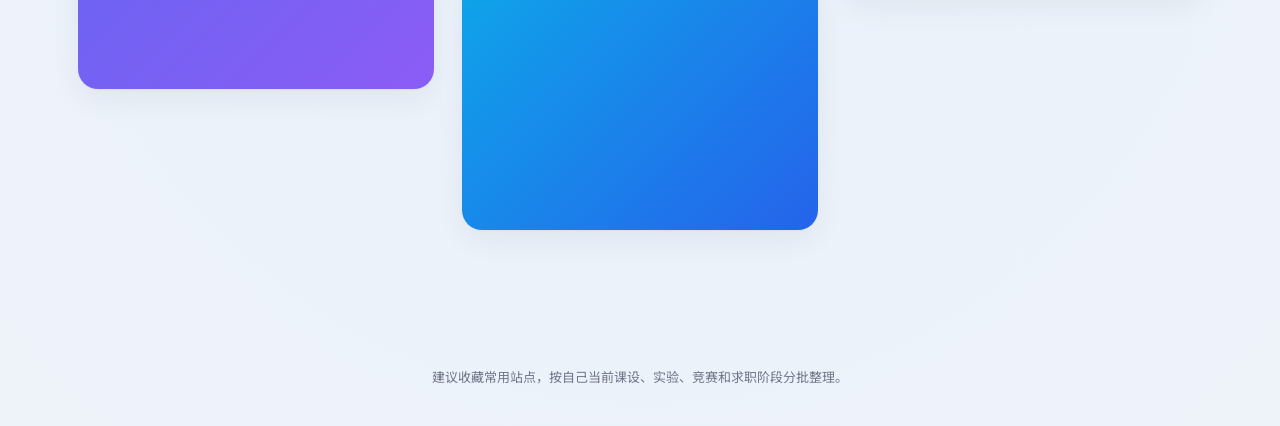
==== commit b89c4407: "fix(theme): 深色模式下主题切换图标显示不清; feat(cards): 优化悬停效果 深色模式下月亮图标改用 --link-color 强调色并加粗描边至 2.4, 浅色太阳图标加粗至 2" ====
--- a/index.html
+++ b/index.html
@@ -7,7 +7,7 @@
   <link rel="preconnect" href="https://fonts.googleapis.com" />
   <link rel="preconnect" href="https://fonts.gstatic.com" crossorigin />
   <link href="https://fonts.googleapis.com/css2?family=Inter:wght@400;500;600;700;800&family=Noto+Sans+SC:wght@400;500;700&display=swap" rel="stylesheet" />
-  <link rel="stylesheet" href="css/main.css?v=5" />
+  <link rel="stylesheet" href="css/main.css?v=6" />
 </head>
 <body>
   <div class="page-wrapper">
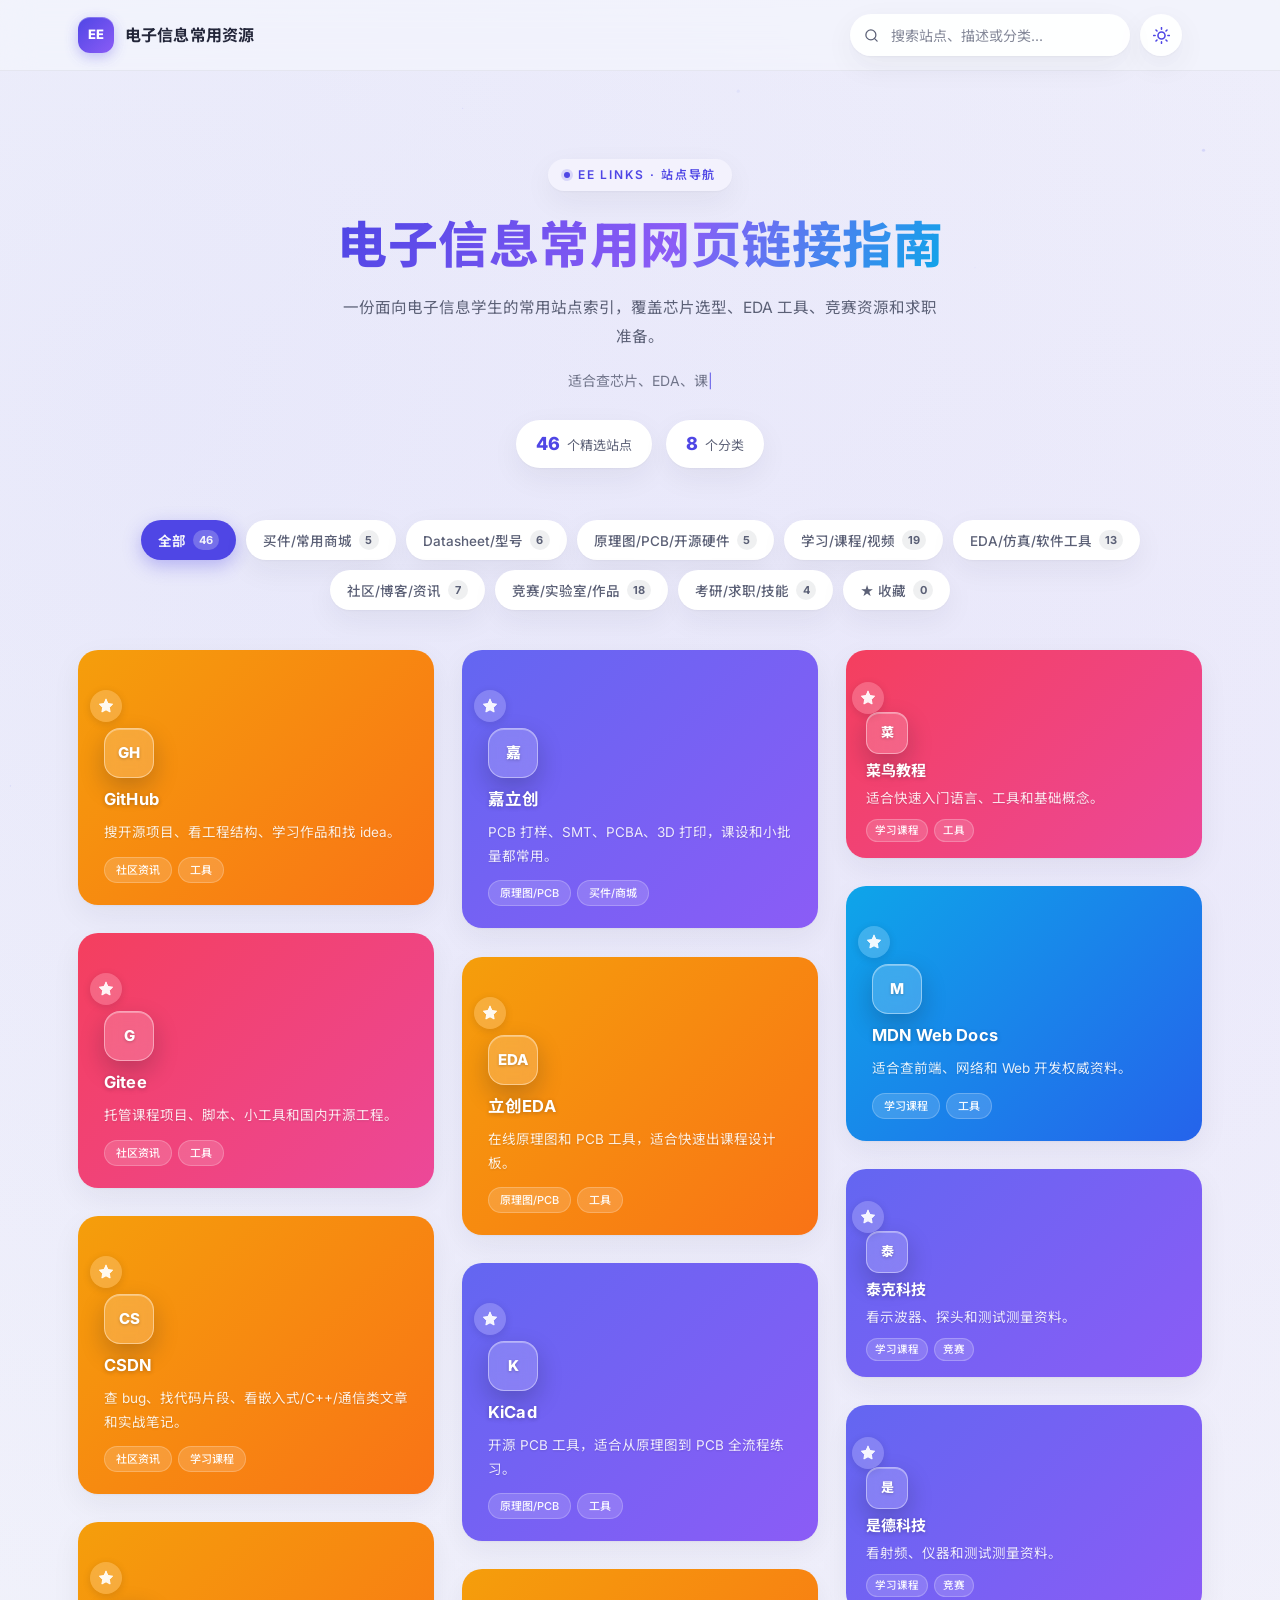
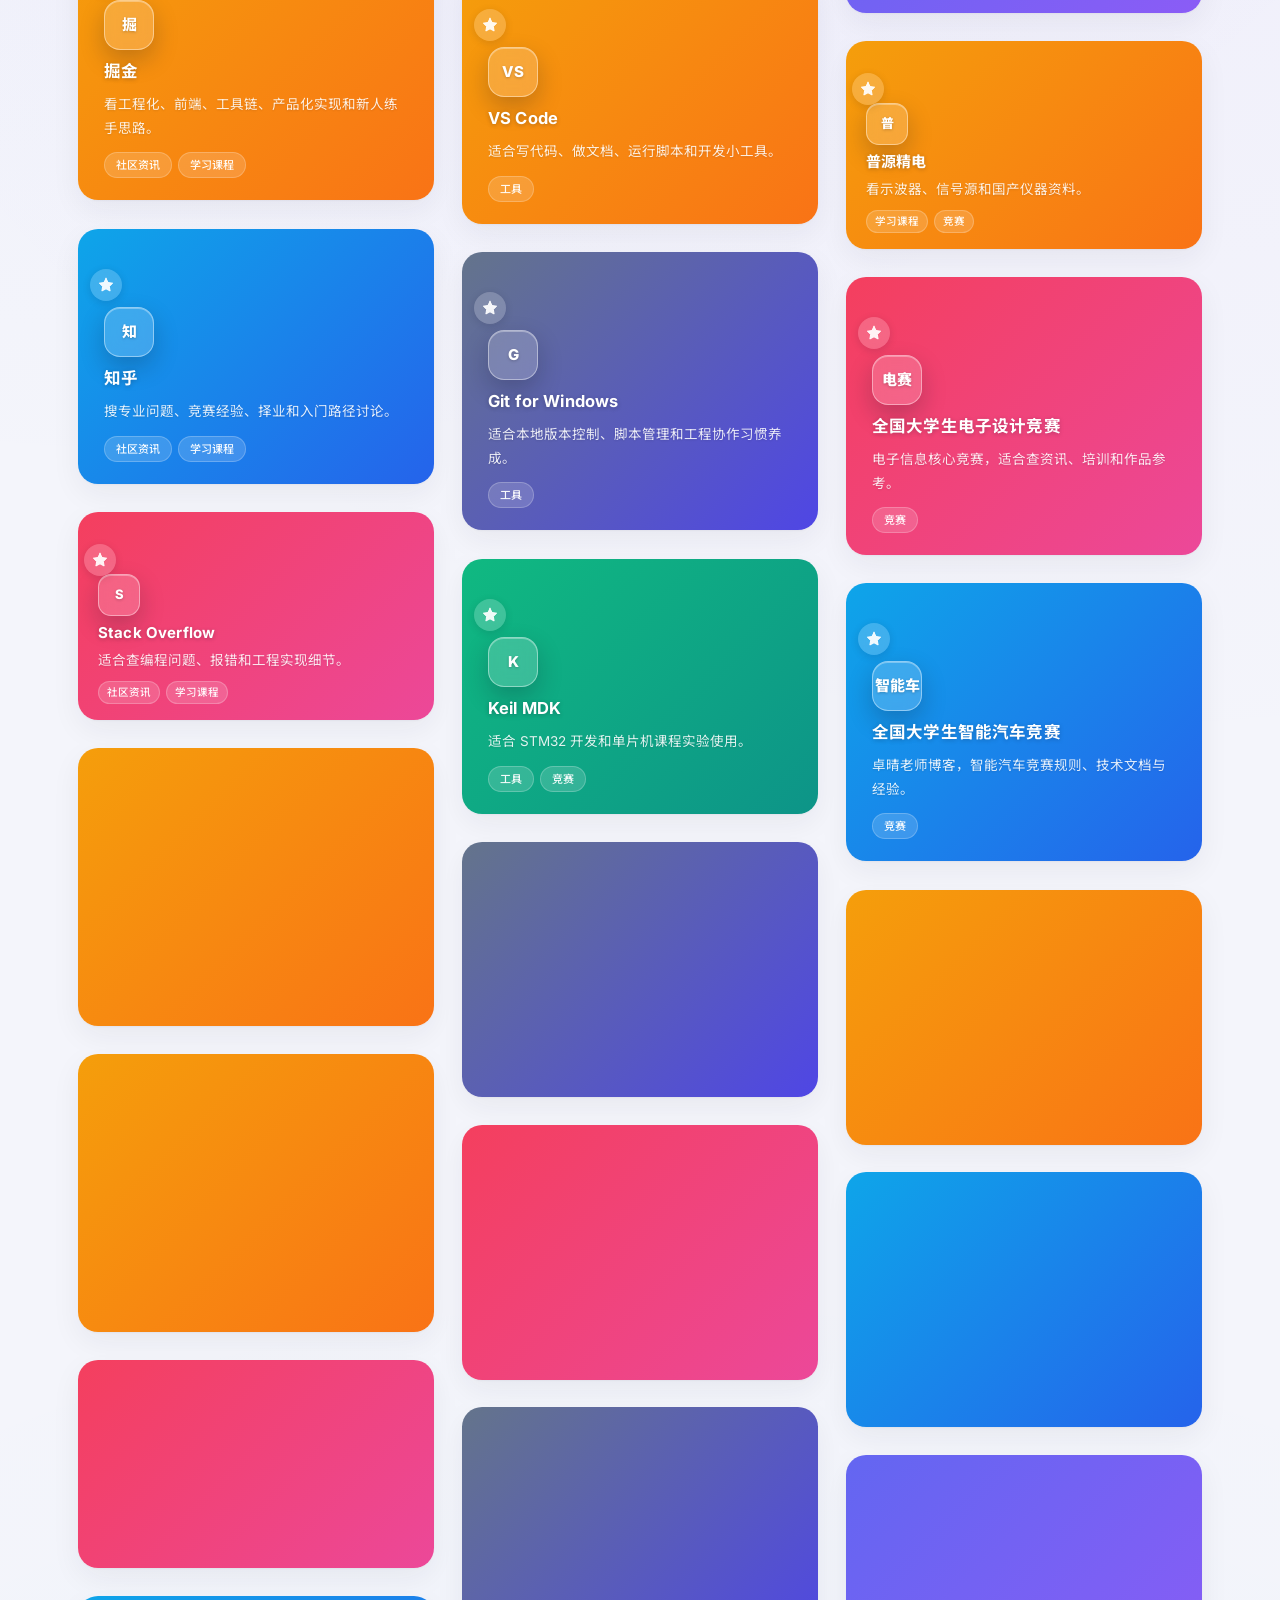
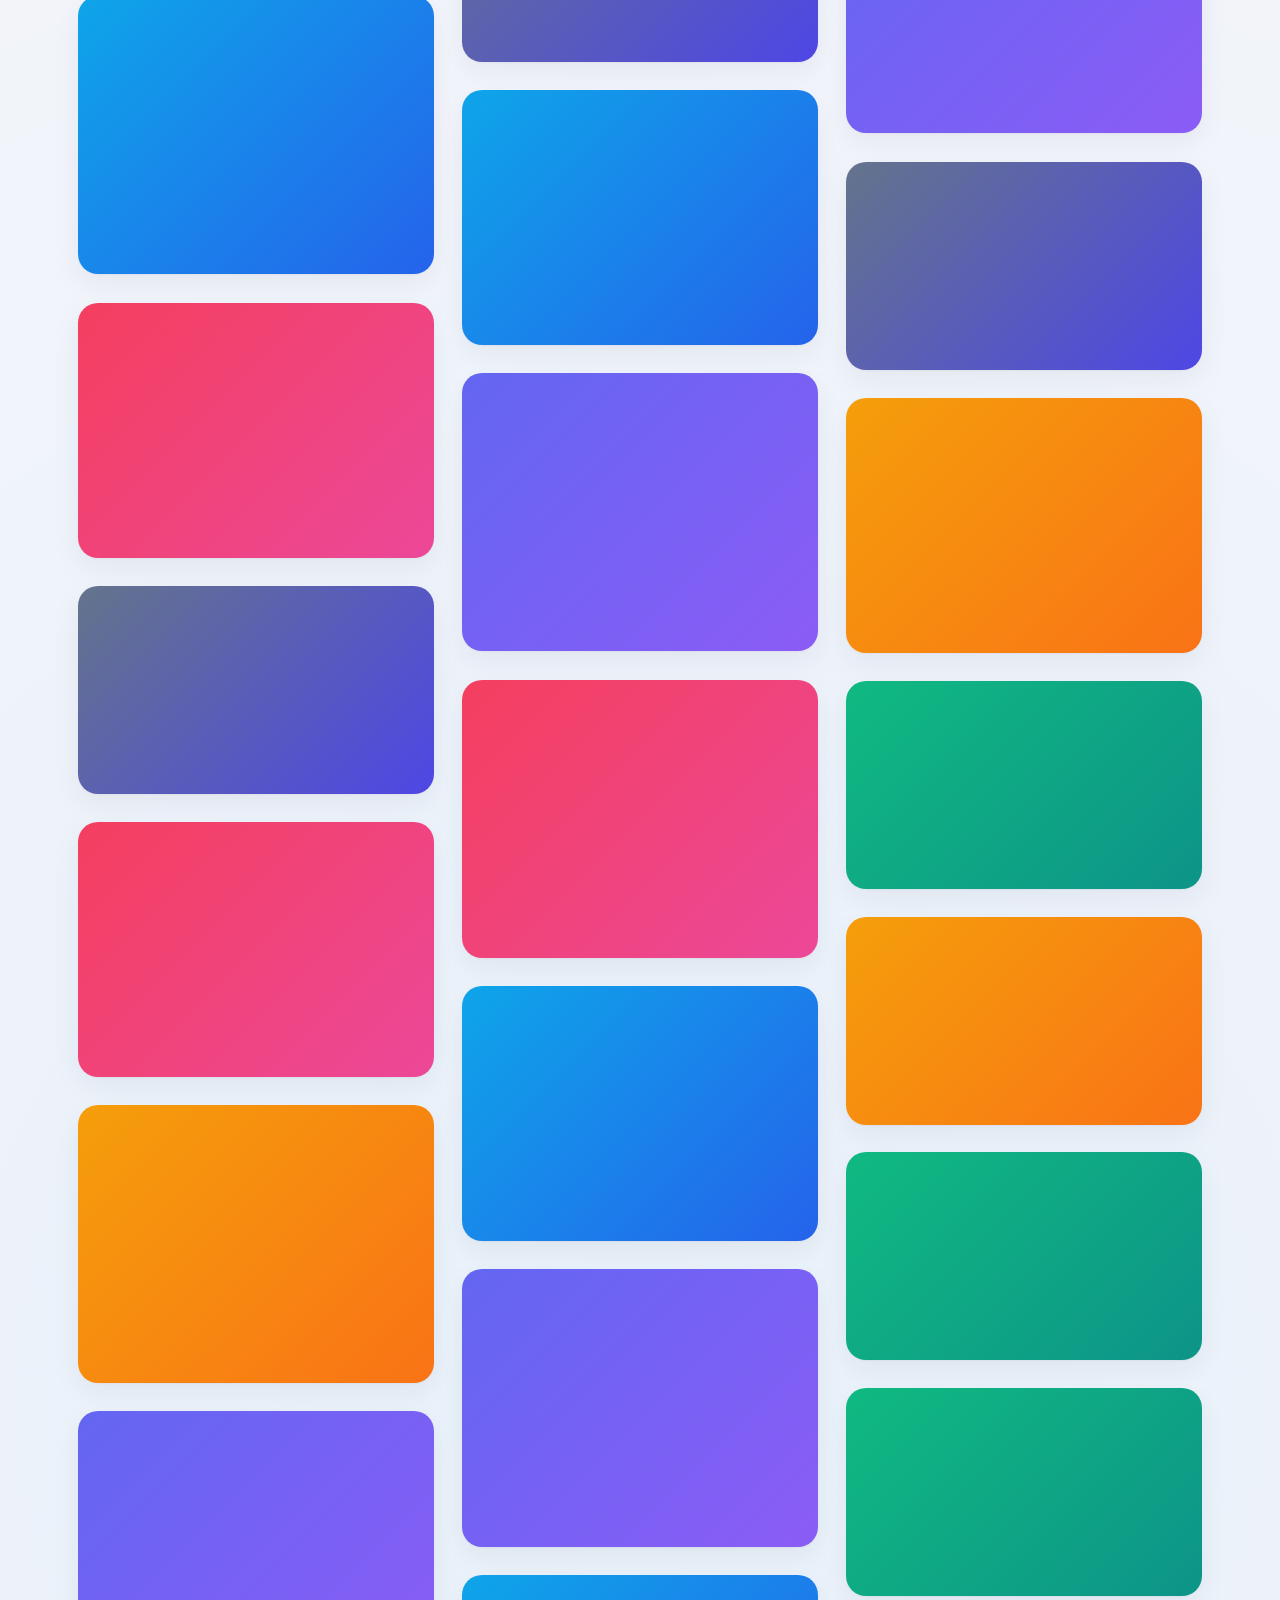
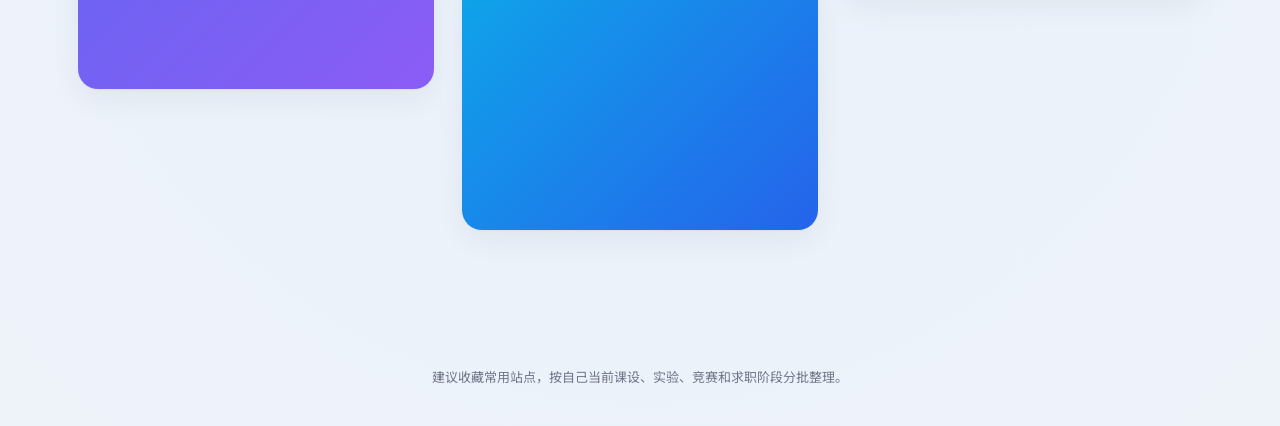
==== commit 35833cb2: "fix(theme): 深色模式主题切换图标仍漆黑 直接对 SVG 使用 stroke 属性而非依赖 currentColor 继承, 避免颜色被意外覆盖; 深色模式月亮图标纯白 + 2.5描边 + " ====
--- a/index.html
+++ b/index.html
@@ -7,7 +7,7 @@
   <link rel="preconnect" href="https://fonts.googleapis.com" />
   <link rel="preconnect" href="https://fonts.gstatic.com" crossorigin />
   <link href="https://fonts.googleapis.com/css2?family=Inter:wght@400;500;600;700;800&family=Noto+Sans+SC:wght@400;500;700&display=swap" rel="stylesheet" />
-  <link rel="stylesheet" href="css/main.css?v=6" />
+  <link rel="stylesheet" href="css/main.css?v=7" />
 </head>
 <body>
   <div class="page-wrapper">
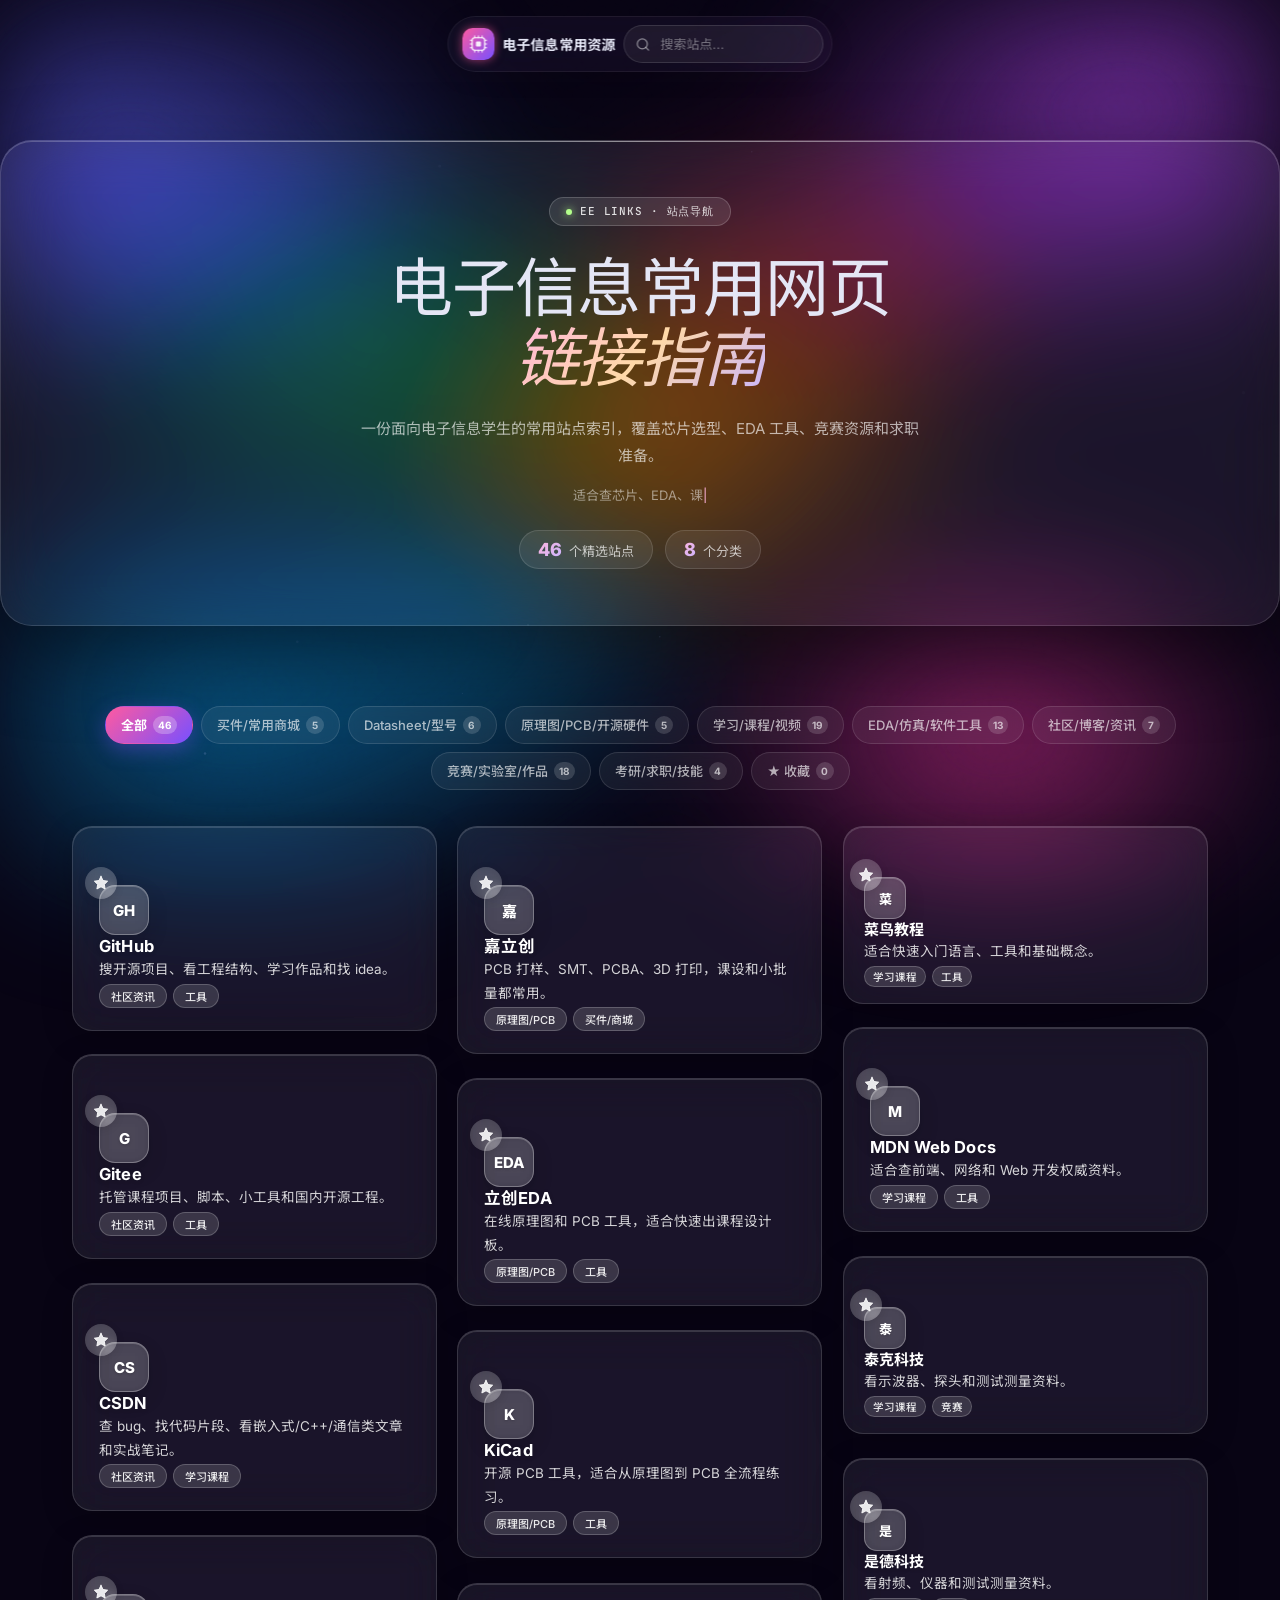
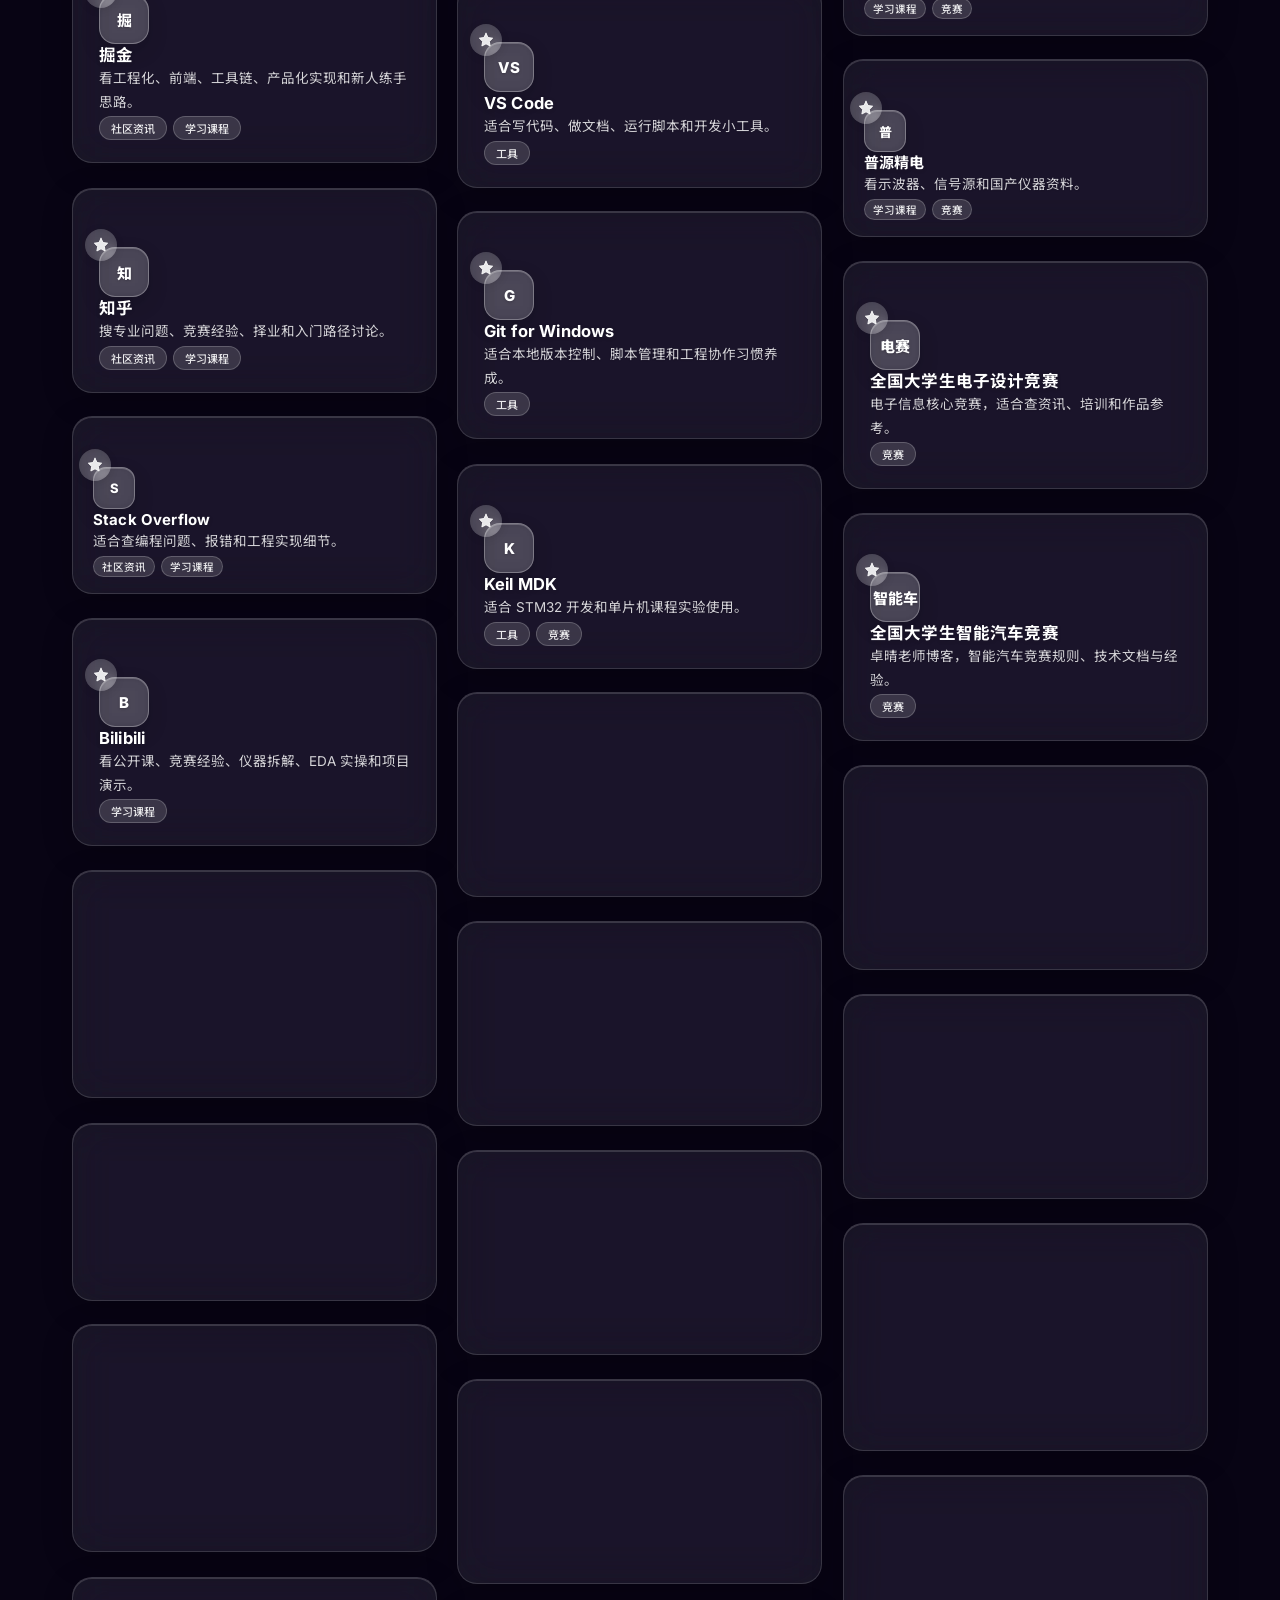
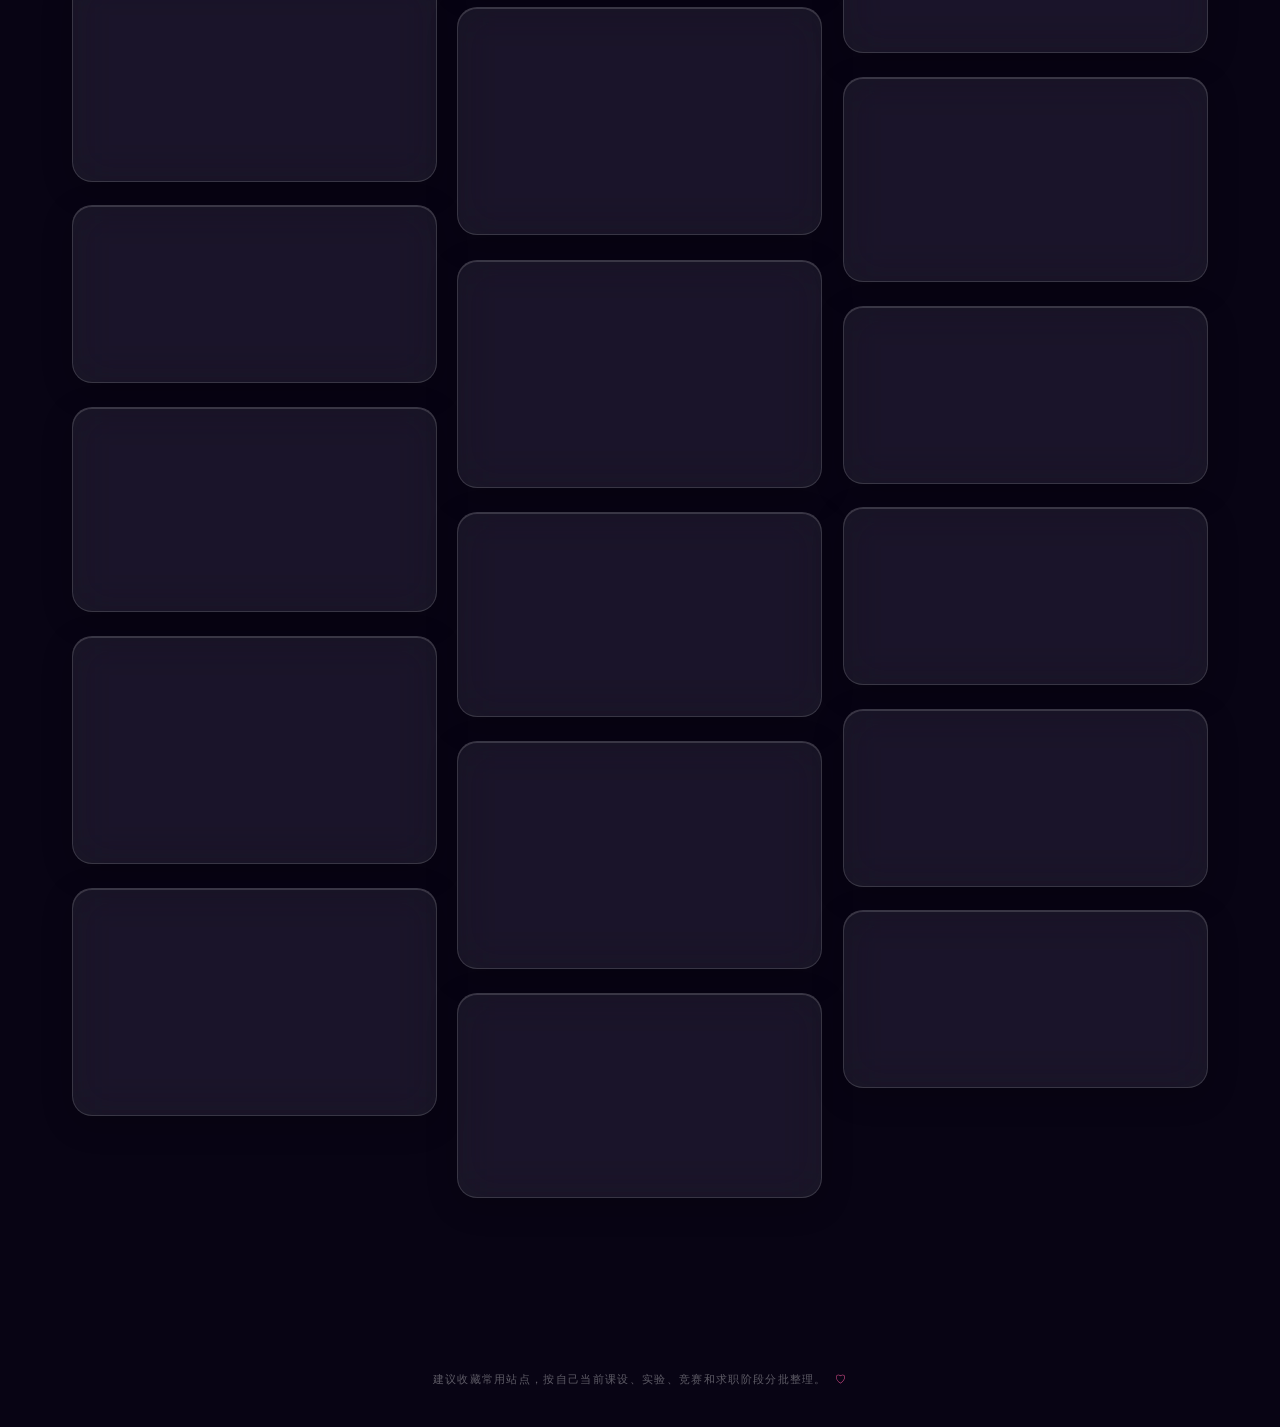
==== commit 0e45c0d4: "refactor(ui): redesign with mesh gradient glassmorphism dark theme - Replace solid gradient cards wi" ====
--- a/index.html
+++ b/index.html
@@ -6,59 +6,83 @@
   <title>电子信息常用网页链接指南</title>
   <link rel="preconnect" href="https://fonts.googleapis.com" />
   <link rel="preconnect" href="https://fonts.gstatic.com" crossorigin />
-  <link href="https://fonts.googleapis.com/css2?family=Inter:wght@400;500;600;700;800&family=Noto+Sans+SC:wght@400;500;700&display=swap" rel="stylesheet" />
-  <link rel="stylesheet" href="css/main.css?v=7" />
+  <link href="https://fonts.googleapis.com/css2?family=DM+Serif+Display:ital@0;1&family=Inter:wght@300;400;500;600;700;800&family=JetBrains+Mono:wght@400;500&family=Noto+Sans+SC:wght@400;500;700&display=swap" rel="stylesheet" />
+  <link rel="stylesheet" href="css/main.css?v=8" />
 </head>
 <body>
+
+  <!-- 背景层 -->
+  <div class="mesh-bg"></div>
+  <div class="grain"></div>
+  <div class="cursor-glow" id="cursorGlow"></div>
+  <div class="scroll-progress" id="scrollProgress"></div>
+  <canvas id="pageParticles" class="page-particles" aria-hidden="true"></canvas>
+
+  <!-- 顶栏 -->
+  <header class="top-bar" id="topBar">
+    <div class="brand">
+      <span class="brand__logo" aria-hidden="true">
+        <svg viewBox="0 0 32 32" fill="none" xmlns="http://www.w3.org/2000/svg">
+          <rect x="6" y="6" width="20" height="20" rx="4" stroke="white" stroke-width="1.8" fill="none"/>
+          <rect x="12" y="12" width="8" height="8" rx="1.5" fill="white" opacity="0.9"/>
+          <line x1="10" y1="3" x2="10" y2="6" stroke="white" stroke-width="1.5" stroke-linecap="round"/>
+          <line x1="16" y1="3" x2="16" y2="6" stroke="white" stroke-width="1.5" stroke-linecap="round"/>
+          <line x1="22" y1="3" x2="22" y2="6" stroke="white" stroke-width="1.5" stroke-linecap="round"/>
+          <line x1="10" y1="26" x2="10" y2="29" stroke="white" stroke-width="1.5" stroke-linecap="round"/>
+          <line x1="16" y1="26" x2="16" y2="29" stroke="white" stroke-width="1.5" stroke-linecap="round"/>
+          <line x1="22" y1="26" x2="22" y2="29" stroke="white" stroke-width="1.5" stroke-linecap="round"/>
+          <line x1="3" y1="10" x2="6" y2="10" stroke="white" stroke-width="1.5" stroke-linecap="round"/>
+          <line x1="3" y1="16" x2="6" y2="16" stroke="white" stroke-width="1.5" stroke-linecap="round"/>
+          <line x1="3" y1="22" x2="6" y2="22" stroke="white" stroke-width="1.5" stroke-linecap="round"/>
+          <line x1="26" y1="10" x2="29" y2="10" stroke="white" stroke-width="1.5" stroke-linecap="round"/>
+          <line x1="26" y1="16" x2="29" y2="16" stroke="white" stroke-width="1.5" stroke-linecap="round"/>
+          <line x1="26" y1="22" x2="29" y2="22" stroke="white" stroke-width="1.5" stroke-linecap="round"/>
+        </svg>
+      </span>
+      <span class="brand__name">电子信息常用资源</span>
+    </div>
+    <div class="top-bar__tools">
+      <div class="search-box" id="searchBox">
+        <span class="search-box__icon" aria-hidden="true">
+          <svg width="15" height="15" viewBox="0 0 24 24" fill="none" stroke="currentColor" stroke-width="2" stroke-linecap="round" stroke-linejoin="round">
+            <circle cx="11" cy="11" r="8" /><line x1="21" y1="21" x2="16.65" y2="16.65" />
+          </svg>
+        </span>
+        <label class="sr-only" for="siteSearch">搜索资源</label>
+        <input id="siteSearch" class="search-input" placeholder="搜索站点..." autocomplete="off" />
+        <button type="button" class="search-box__clear" id="searchClear" aria-label="清空搜索">
+          <svg width="13" height="13" viewBox="0 0 24 24" fill="none" stroke="currentColor" stroke-width="2.5" stroke-linecap="round" stroke-linejoin="round">
+            <path d="M18 6 6 18" /><path d="m6 6 12 12" />
+          </svg>
+        </button>
+      </div>
+    </div>
+  </header>
+
   <div class="page-wrapper">
-    <canvas id="pageParticles" class="page-particles" aria-hidden="true"></canvas>
 
-    <header class="top-bar">
-      <div class="top-bar__inner">
-        <div class="brand">
-          <span class="brand__logo" aria-hidden="true">EE</span>
-          <span class="brand__name">电子信息常用资源</span>
+    <!-- Hero -->
+    <section class="hero">
+      <div class="hero-card reveal">
+        <div class="hero-badge">
+          <span class="live-dot"></span>
+          EE LINKS · 站点导航
         </div>
-        <div class="top-bar__tools">
-          <div class="search-box" id="searchBox">
-            <span class="search-box__icon" aria-hidden="true">
-              <svg width="15" height="15" viewBox="0 0 24 24" fill="none" stroke="currentColor" stroke-width="2" stroke-linecap="round" stroke-linejoin="round">
-                <circle cx="11" cy="11" r="8" /><line x1="21" y1="21" x2="16.65" y2="16.65" />
-              </svg>
-            </span>
-            <label class="sr-only" for="siteSearch">搜索资源</label>
-            <input id="siteSearch" class="search-input" placeholder="搜索站点、描述或分类..." autocomplete="off" />
-            <button type="button" class="search-box__clear" id="searchClear" aria-label="清空搜索">
-              <svg width="13" height="13" viewBox="0 0 24 24" fill="none" stroke="currentColor" stroke-width="2.5" stroke-linecap="round" stroke-linejoin="round">
-                <path d="M18 6 6 18" /><path d="m6 6 12 12" />
-              </svg>
-            </button>
-          </div>
-          <button id="themeToggle" class="icon-button" title="切换深色/浅色主题" aria-label="切换深色/浅色主题">
-            <svg class="theme-icon-sun" width="17" height="17" viewBox="0 0 24 24" fill="none" stroke="currentColor" stroke-width="2" stroke-linecap="round" stroke-linejoin="round">
-              <circle cx="12" cy="12" r="5" /><path d="M12 1v2m0 18v2M4.22 4.22l1.42 1.42m12.72 12.72 1.42 1.42M1 12h2m18 0h2M4.22 19.78l1.42-1.42M18.36 5.64l1.42-1.42" />
-            </svg>
-            <svg class="theme-icon-moon" width="17" height="17" viewBox="0 0 24 24" fill="none" stroke="currentColor" stroke-width="2" stroke-linecap="round" stroke-linejoin="round">
-              <path d="M21 12.79A9 9 0 1 1 11.21 3 7 7 0 0 0 21 12.79z" />
-            </svg>
-          </button>
-        </div>
+        <h1 class="hero-title">
+          电子信息常用网页<br><em>链接指南</em>
+        </h1>
+        <p class="hero-subtitle">
+          一份面向电子信息学生的常用站点索引，覆盖芯片选型、EDA 工具、竞赛资源和求职准备。
+        </p>
+        <p class="hero-typewriter">
+          <span id="typewriterTarget">当前共整理多个常用站点，按分类整理，可直接跳转使用</span><span class="hero-cursor" aria-hidden="true">|</span>
+        </p>
+        <div class="cover-stats" id="coverStats" aria-hidden="true"></div>
       </div>
-    </header>
-
-    <section class="cover-section">
-      <span class="cover-eyebrow">EE LINKS · 站点导航</span>
-      <h1>电子信息常用网页链接指南</h1>
-      <p class="cover-subtitle">
-        一份面向电子信息学生的常用站点索引，覆盖芯片选型、EDA 工具、竞赛资源和求职准备。
-      </p>
-      <p class="cover-typewriter">
-        <span id="typewriterTarget">当前共整理多个常用站点，按分类整理，可直接跳转使用</span><span class="cover-cursor" aria-hidden="true">|</span>
-      </p>
-      <div class="cover-stats" id="coverStats" aria-hidden="true"></div>
     </section>
 
     <main>
+      <!-- 筛选栏 -->
       <section class="filter-section" aria-label="按分类筛选">
         <div class="filter-row" id="filterRow">
           <button class="filter-chip active" data-filter="all">全部</button>
@@ -94,7 +118,7 @@
     </main>
 
     <footer class="site-footer">
-      建议收藏常用站点，按自己当前课设、实验、竞赛和求职阶段分批整理。
+      建议收藏常用站点，按自己当前课设、实验、竞赛和求职阶段分批整理。 <span class="heart">♡</span>
     </footer>
 
     <button id="backToTop" class="back-top" aria-label="回到顶部" title="回到顶部">
@@ -104,11 +128,11 @@
     </button>
   </div>
 
-  <script defer src="js/data.js?v=6"></script>
-  <script defer src="js/render.js?v=5"></script>
-  <script defer src="js/filter.js?v=5"></script>
-  <script defer src="js/theme.js?v=5"></script>
-  <script defer src="js/effects.js?v=5"></script>
-  <script defer src="js/main.js?v=5"></script>
+  <script defer src="js/data.js?v=7"></script>
+  <script defer src="js/render.js?v=6"></script>
+  <script defer src="js/filter.js?v=6"></script>
+  <script defer src="js/theme.js?v=6"></script>
+  <script defer src="js/effects.js?v=6"></script>
+  <script defer src="js/main.js?v=6"></script>
 </body>
 </html>
--- a/css/main.css
+++ b/css/main.css
@@ -1,7 +1,3 @@
-/* ==========================================================================
-   main.css — @import 入口，按顺序聚合所有子模块
-   ========================================================================== */
-@import url("./variables.css");
 @import url("./base.css");
 @import url("./layout.css");
 @import url("./components.css");
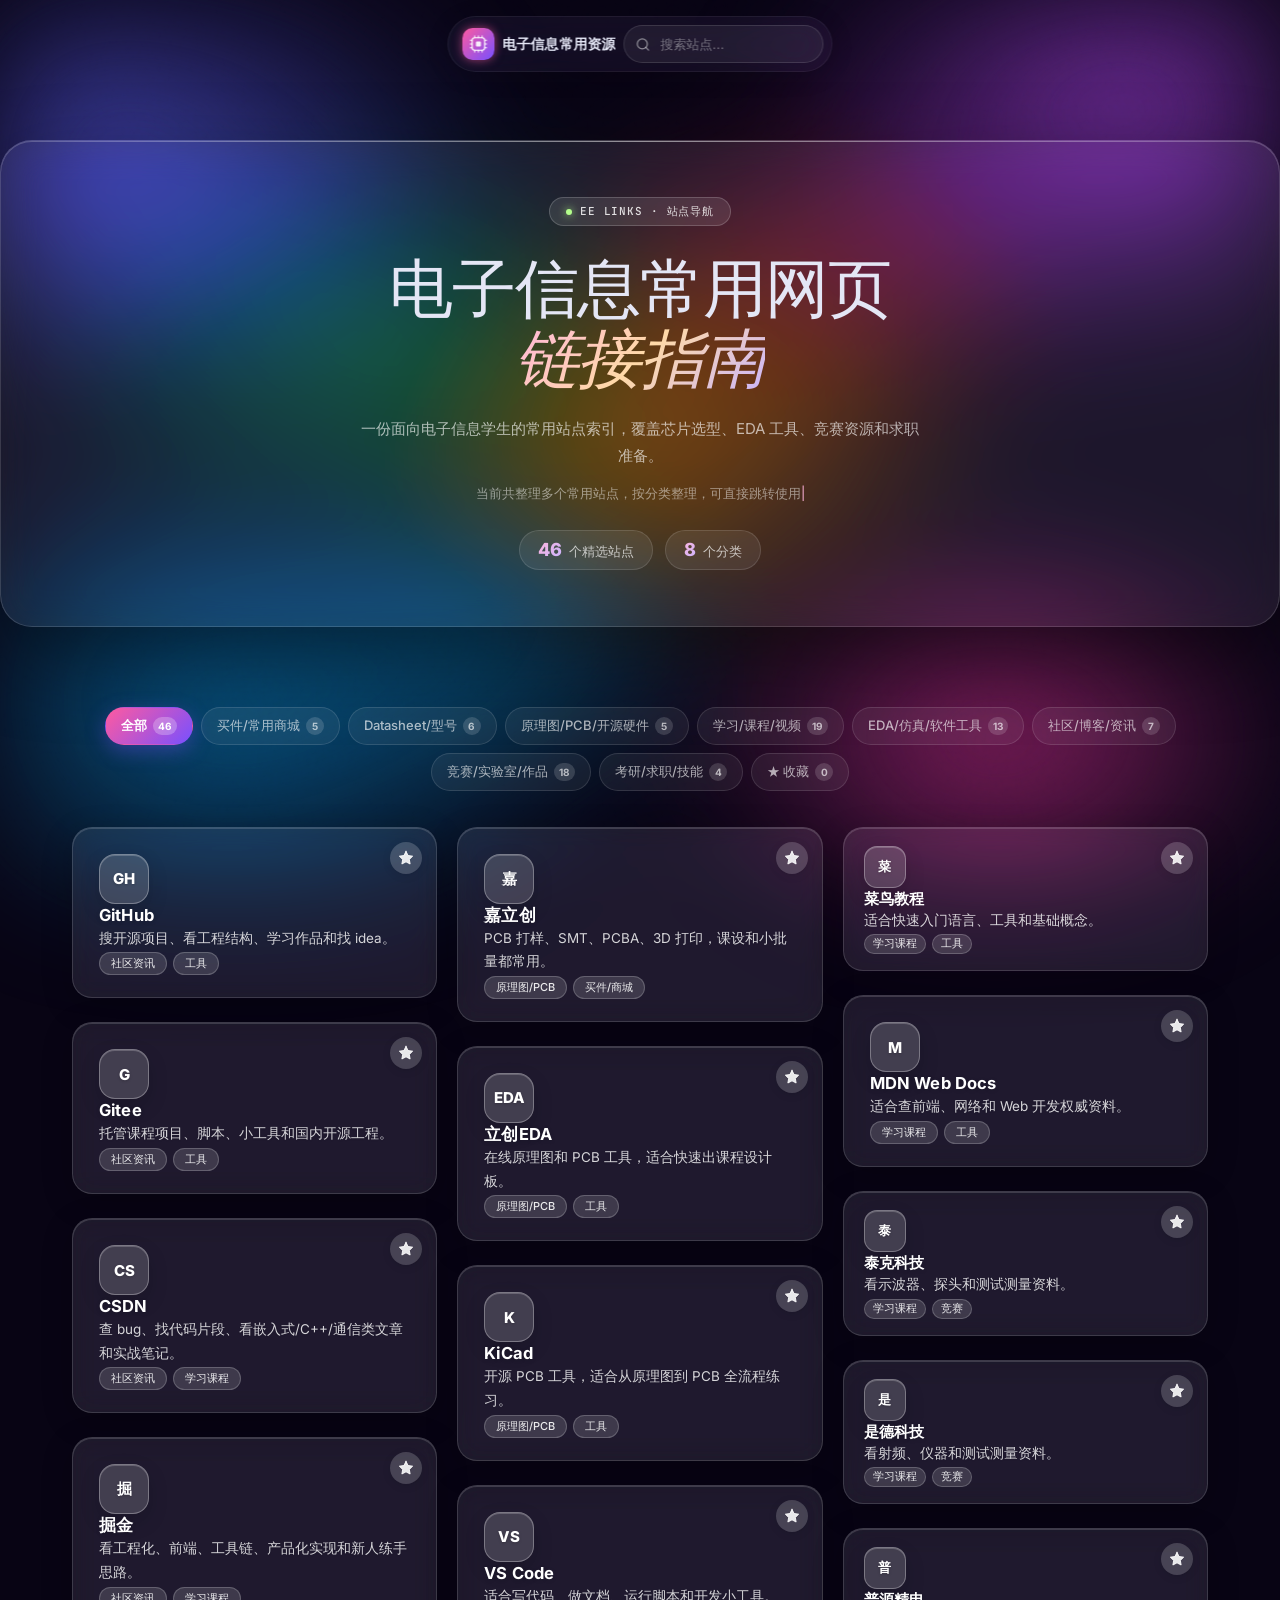
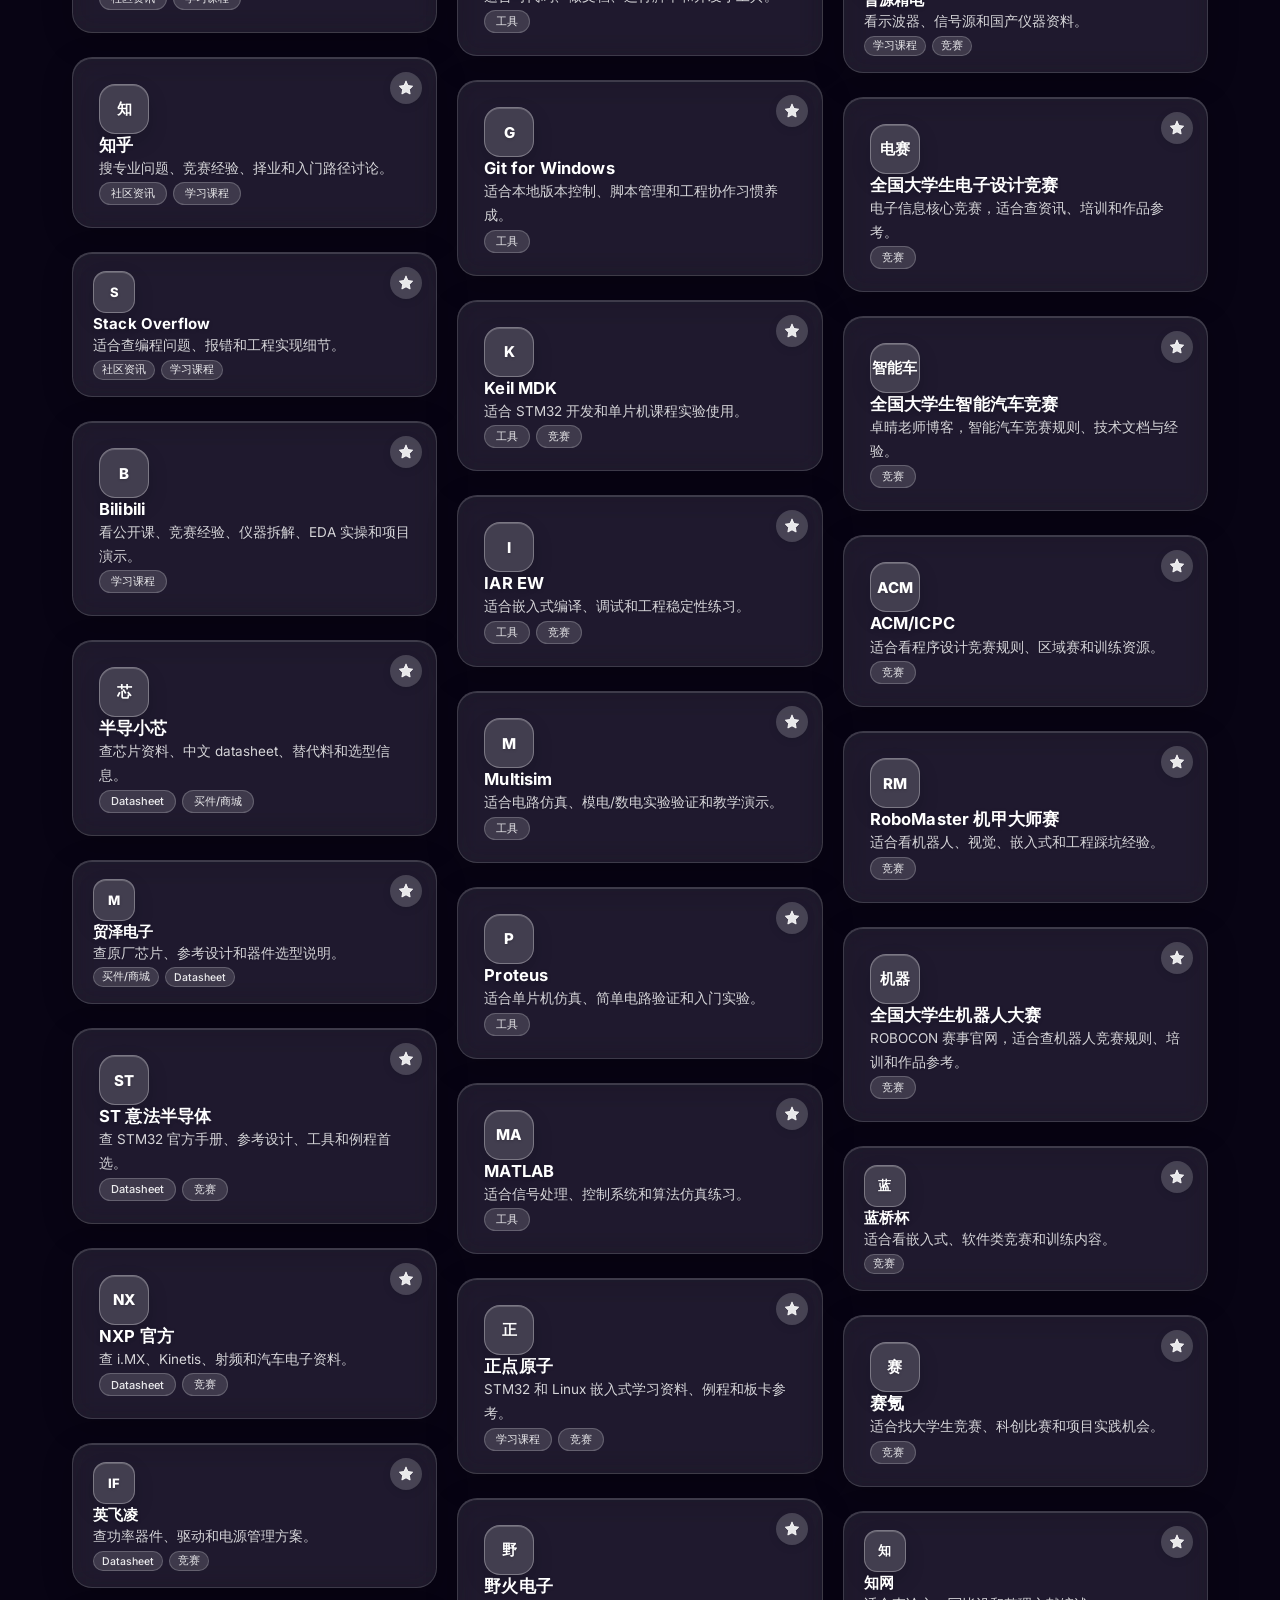
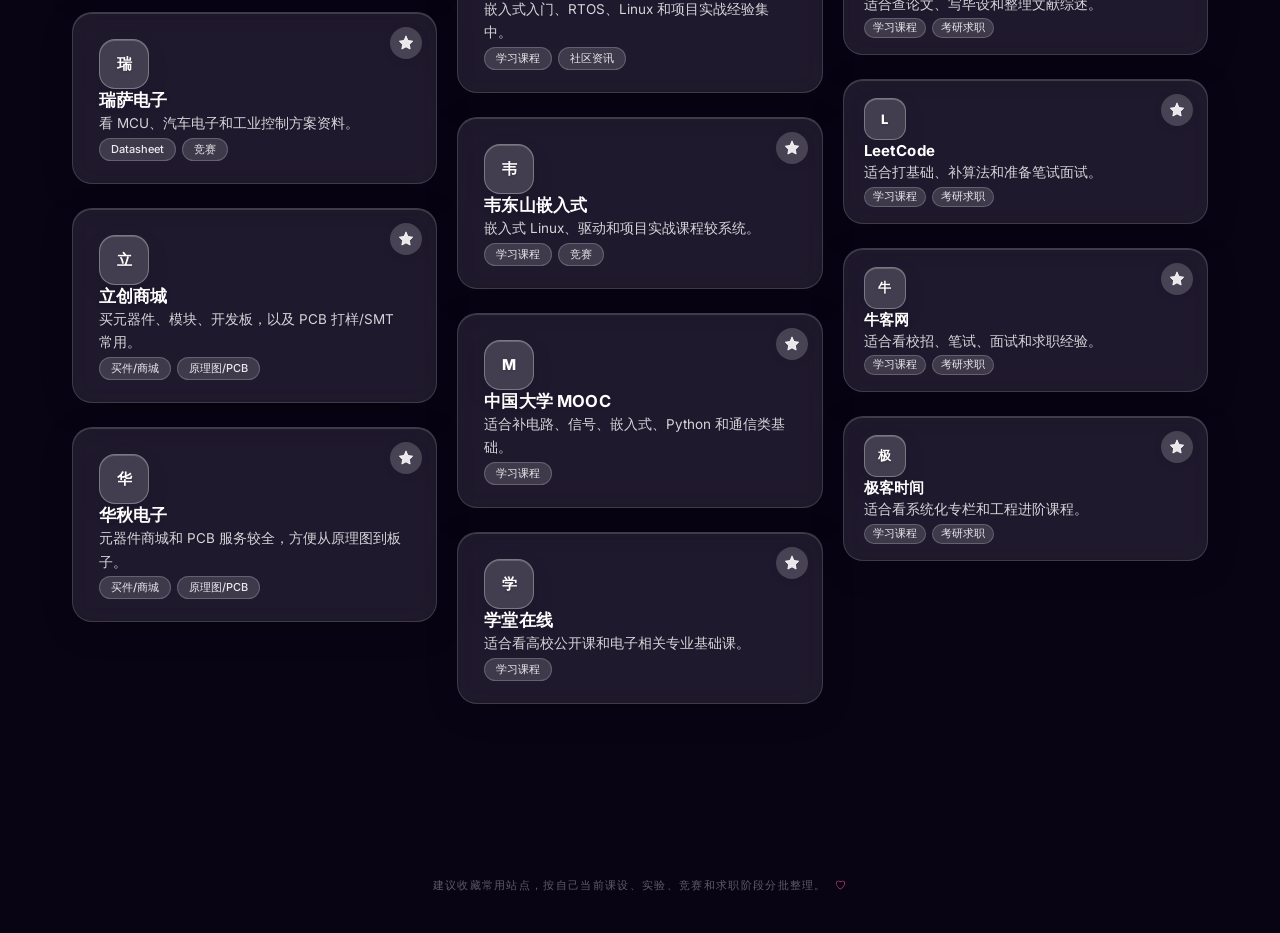
==== commit efecbf60: "fix(ui): restore hover lift, self-host fonts, harden favorites & perf - cards: replace transition-ba" ====
--- a/index.html
+++ b/index.html
@@ -3,11 +3,20 @@
 <head>
   <meta charset="UTF-8" />
   <meta name="viewport" content="width=device-width, initial-scale=1.0" />
+  <meta http-equiv="Content-Security-Policy" content="default-src 'self'; script-src 'self' file:; style-src 'self' file: 'unsafe-inline'; img-src 'self' file: data:; font-src 'self' file:; object-src 'none'; base-uri 'none'; form-action 'none'" />
+  <meta name="referrer" content="strict-origin-when-cross-origin" />
+  <meta name="description" content="面向电子信息学生的常用站点索引：芯片选型、Datasheet、EDA 工具、PCB 打样、课程学习、竞赛与求职资源导航。" />
+  <meta name="theme-color" content="#080414" />
+  <meta name="color-scheme" content="dark" />
   <title>电子信息常用网页链接指南</title>
-  <link rel="preconnect" href="https://fonts.googleapis.com" />
-  <link rel="preconnect" href="https://fonts.gstatic.com" crossorigin />
-  <link href="https://fonts.googleapis.com/css2?family=DM+Serif+Display:ital@0;1&family=Inter:wght@300;400;500;600;700;800&family=JetBrains+Mono:wght@400;500&family=Noto+Sans+SC:wght@400;500;700&display=swap" rel="stylesheet" />
-  <link rel="stylesheet" href="css/main.css?v=8" />
+  <link rel="icon" type="image/svg+xml" href="assets/favicon.svg" />
+  <!-- 字体已自托管（拉丁子集），中文走系统字体栈，无第三方请求 -->
+  <link rel="stylesheet" href="css/fonts.css?v=9" />
+  <link rel="stylesheet" href="css/base.css?v=9" />
+  <link rel="stylesheet" href="css/layout.css?v=9" />
+  <link rel="stylesheet" href="css/components.css?v=9" />
+  <link rel="stylesheet" href="css/cards.css?v=9" />
+  <link rel="stylesheet" href="css/masonry.css?v=9" />
 </head>
 <body>
 
@@ -49,7 +58,7 @@
           </svg>
         </span>
         <label class="sr-only" for="siteSearch">搜索资源</label>
-        <input id="siteSearch" class="search-input" placeholder="搜索站点..." autocomplete="off" />
+        <input id="siteSearch" class="search-input" type="search" placeholder="搜索站点..." autocomplete="off" />
         <button type="button" class="search-box__clear" id="searchClear" aria-label="清空搜索">
           <svg width="13" height="13" viewBox="0 0 24 24" fill="none" stroke="currentColor" stroke-width="2.5" stroke-linecap="round" stroke-linejoin="round">
             <path d="M18 6 6 18" /><path d="m6 6 12 12" />
@@ -75,7 +84,7 @@
           一份面向电子信息学生的常用站点索引，覆盖芯片选型、EDA 工具、竞赛资源和求职准备。
         </p>
         <p class="hero-typewriter">
-          <span id="typewriterTarget">当前共整理多个常用站点，按分类整理，可直接跳转使用</span><span class="hero-cursor" aria-hidden="true">|</span>
+          <span id="typewriterTarget"></span><span class="hero-cursor" aria-hidden="true">|</span>
         </p>
         <div class="cover-stats" id="coverStats" aria-hidden="true"></div>
       </div>
@@ -85,16 +94,16 @@
       <!-- 筛选栏 -->
       <section class="filter-section" aria-label="按分类筛选">
         <div class="filter-row" id="filterRow">
-          <button class="filter-chip active" data-filter="all">全部</button>
-          <button class="filter-chip" data-filter="components">买件/常用商城</button>
-          <button class="filter-chip" data-filter="datasheet">Datasheet/型号</button>
-          <button class="filter-chip" data-filter="pcb">原理图/PCB/开源硬件</button>
-          <button class="filter-chip" data-filter="learn">学习/课程/视频</button>
-          <button class="filter-chip" data-filter="tools">EDA/仿真/软件工具</button>
-          <button class="filter-chip" data-filter="community">社区/博客/资讯</button>
-          <button class="filter-chip" data-filter="competition">竞赛/实验室/作品</button>
-          <button class="filter-chip" data-filter="job">考研/求职/技能</button>
-          <button class="filter-chip" data-filter="favorites">★ 收藏</button>
+          <button class="filter-chip active" data-filter="all" aria-pressed="true">全部</button>
+          <button class="filter-chip" data-filter="components" aria-pressed="false">买件/常用商城</button>
+          <button class="filter-chip" data-filter="datasheet" aria-pressed="false">Datasheet/型号</button>
+          <button class="filter-chip" data-filter="pcb" aria-pressed="false">原理图/PCB/开源硬件</button>
+          <button class="filter-chip" data-filter="learn" aria-pressed="false">学习/课程/视频</button>
+          <button class="filter-chip" data-filter="tools" aria-pressed="false">EDA/仿真/软件工具</button>
+          <button class="filter-chip" data-filter="community" aria-pressed="false">社区/博客/资讯</button>
+          <button class="filter-chip" data-filter="competition" aria-pressed="false">竞赛/实验室/作品</button>
+          <button class="filter-chip" data-filter="job" aria-pressed="false">考研/求职/技能</button>
+          <button class="filter-chip" data-filter="favorites" aria-pressed="false">★ 收藏</button>
         </div>
       </section>
 
@@ -128,11 +137,10 @@
     </button>
   </div>
 
-  <script defer src="js/data.js?v=7"></script>
-  <script defer src="js/render.js?v=6"></script>
-  <script defer src="js/filter.js?v=6"></script>
-  <script defer src="js/theme.js?v=6"></script>
-  <script defer src="js/effects.js?v=6"></script>
-  <script defer src="js/main.js?v=6"></script>
+  <script defer src="js/data.js?v=9"></script>
+  <script defer src="js/render.js?v=9"></script>
+  <script defer src="js/filter.js?v=9"></script>
+  <script defer src="js/effects.js?v=9"></script>
+  <script defer src="js/main.js?v=9"></script>
 </body>
 </html>
--- a/css/fonts.css
+++ b/css/fonts.css
@@ -0,0 +1,71 @@
+/* ==========================================================================
+   Fonts — 自托管 woff2（拉丁字符集），中文回退到系统字体
+   替代 Google Fonts：大陆直连可用、无第三方请求、font-display: swap 防白屏
+   ========================================================================== */
+
+@font-face {
+  font-family: 'Inter';
+  font-style: normal;
+  font-weight: 400;
+  font-display: swap;
+  src: url('../assets/fonts/inter-latin-400-normal.woff2') format('woff2');
+  unicode-range: U+0000-00FF, U+0131, U+0152-0153, U+02BB-02BC, U+02C6, U+02DA, U+02DC, U+2000-206F, U+2074, U+20AC, U+2122, U+2191, U+2193, U+2212, U+2215, U+FEFF, U+FFFD;
+}
+@font-face {
+  font-family: 'Inter';
+  font-style: normal;
+  font-weight: 500;
+  font-display: swap;
+  src: url('../assets/fonts/inter-latin-500-normal.woff2') format('woff2');
+  unicode-range: U+0000-00FF, U+0131, U+0152-0153, U+02BB-02BC, U+02C6, U+02DA, U+02DC, U+2000-206F, U+2074, U+20AC, U+2122, U+2191, U+2193, U+2212, U+2215, U+FEFF, U+FFFD;
+}
+@font-face {
+  font-family: 'Inter';
+  font-style: normal;
+  font-weight: 700;
+  font-display: swap;
+  src: url('../assets/fonts/inter-latin-700-normal.woff2') format('woff2');
+  unicode-range: U+0000-00FF, U+0131, U+0152-0153, U+02BB-02BC, U+02C6, U+02DA, U+02DC, U+2000-206F, U+2074, U+20AC, U+2122, U+2191, U+2193, U+2212, U+2215, U+FEFF, U+FFFD;
+}
+@font-face {
+  font-family: 'Inter';
+  font-style: normal;
+  font-weight: 800;
+  font-display: swap;
+  src: url('../assets/fonts/inter-latin-800-normal.woff2') format('woff2');
+  unicode-range: U+0000-00FF, U+0131, U+0152-0153, U+02BB-02BC, U+02C6, U+02DA, U+02DC, U+2000-206F, U+2074, U+20AC, U+2122, U+2191, U+2193, U+2212, U+2215, U+FEFF, U+FFFD;
+}
+
+@font-face {
+  font-family: 'DM Serif Display';
+  font-style: normal;
+  font-weight: 400;
+  font-display: swap;
+  src: url('../assets/fonts/dm-serif-display-latin-400-normal.woff2') format('woff2');
+  unicode-range: U+0000-00FF, U+0131, U+0152-0153, U+02BB-02BC, U+02C6, U+02DA, U+02DC, U+2000-206F, U+2074, U+20AC, U+2122, U+2191, U+2193, U+2212, U+2215, U+FEFF, U+FFFD;
+}
+@font-face {
+  font-family: 'DM Serif Display';
+  font-style: italic;
+  font-weight: 400;
+  font-display: swap;
+  src: url('../assets/fonts/dm-serif-display-latin-400-italic.woff2') format('woff2');
+  unicode-range: U+0000-00FF, U+0131, U+0152-0153, U+02BB-02BC, U+02C6, U+02DA, U+02DC, U+2000-206F, U+2074, U+20AC, U+2122, U+2191, U+2193, U+2212, U+2215, U+FEFF, U+FFFD;
+}
+
+@font-face {
+  font-family: 'JetBrains Mono';
+  font-style: normal;
+  font-weight: 400;
+  font-display: swap;
+  src: url('../assets/fonts/jetbrains-mono-latin-400-normal.woff2') format('woff2');
+  unicode-range: U+0000-00FF, U+0131, U+0152-0153, U+02BB-02BC, U+02C6, U+02DA, U+02DC, U+2000-206F, U+2074, U+20AC, U+2122, U+2191, U+2193, U+2212, U+2215, U+FEFF, U+FFFD;
+}
+@font-face {
+  font-family: 'JetBrains Mono';
+  font-style: normal;
+  font-weight: 500;
+  font-display: swap;
+  src: url('../assets/fonts/jetbrains-mono-latin-500-normal.woff2') format('woff2');
+  unicode-range: U+0000-00FF, U+0131, U+0152-0153, U+02BB-02BC, U+02C6, U+02DA, U+02DC, U+2000-206F, U+2074, U+20AC, U+2122, U+2191, U+2193, U+2212, U+2215, U+FEFF, U+FFFD;
+}
--- a/css/base.css
+++ b/css/base.css
@@ -0,0 +1,41 @@
+/* ==========================================================================
+   Base — reset + body + typography + a11y
+   ========================================================================== */
+*, *::before, *::after { box-sizing: border-box; margin: 0; padding: 0; }
+html { scroll-behavior: smooth; }
+
+body {
+  font-family: 'Inter', -apple-system, BlinkMacSystemFont, 'PingFang SC', 'Hiragino Sans GB', 'Microsoft YaHei', 'Noto Sans CJK SC', sans-serif;
+  overflow-x: hidden;
+  min-height: 100vh;
+  position: relative;
+  background: #080414;
+  color: #e4e6f5;
+}
+
+::selection { background: rgba(255, 180, 220, 0.3); color: #fff; }
+a { color: inherit; text-decoration: none; }
+button { font-family: inherit; cursor: pointer; border: none; background: none; color: inherit; }
+img { display: block; max-width: 100%; }
+
+:focus-visible {
+  outline: 2px solid rgba(165, 168, 255, 0.7);
+  outline-offset: 2px;
+}
+
+.sr-only {
+  position: absolute;
+  width: 1px; height: 1px;
+  padding: 0; margin: -1px;
+  overflow: hidden;
+  clip: rect(0, 0, 0, 0);
+  white-space: nowrap;
+  border: 0;
+}
+
+@media (prefers-reduced-motion: reduce) {
+  *, *::before, *::after {
+    animation-duration: 0.001s !important;
+    transition-duration: 0.001s !important;
+  }
+}
--- a/css/layout.css
+++ b/css/layout.css
@@ -0,0 +1,363 @@
+/* ==========================================================================
+   Layout — mesh background + grain + cursor glow + scroll progress +
+            top-bar + hero + main + footer + back-to-top
+   ========================================================================== */
+
+/* ---------- 流动 Mesh 背景 ---------- */
+.mesh-bg {
+  position: fixed;
+  inset: 0;
+  z-index: 0;
+  background:
+    radial-gradient(ellipse 55% 45% at 8% 18%, rgba(99, 102, 241, 0.65), transparent 55%),
+    radial-gradient(ellipse 50% 55% at 88% 10%, rgba(168, 85, 247, 0.60), transparent 52%),
+    radial-gradient(ellipse 48% 42% at 78% 82%, rgba(236, 72, 153, 0.55), transparent 50%),
+    radial-gradient(ellipse 58% 50% at 18% 78%, rgba(14, 165, 233, 0.50), transparent 52%),
+    radial-gradient(ellipse 42% 38% at 52% 48%, rgba(245, 158, 11, 0.40), transparent 58%),
+    radial-gradient(ellipse 48% 42% at 28% 38%, rgba(16, 185, 129, 0.38), transparent 55%),
+    radial-gradient(ellipse 40% 35% at 65% 30%, rgba(244, 63, 94, 0.35), transparent 50%),
+    radial-gradient(ellipse 35% 30% at 40% 70%, rgba(56, 189, 248, 0.30), transparent 55%);
+  filter: blur(65px) saturate(1.4);
+  animation: meshFlow 20s ease-in-out infinite alternate;
+  pointer-events: none;
+}
+@keyframes meshFlow {
+  0% { transform: scale(1) rotate(0deg); }
+  25% { transform: scale(1.12) rotate(2.5deg); }
+  50% { transform: scale(0.94) rotate(-2deg); }
+  75% { transform: scale(1.08) rotate(1.8deg); }
+  100% { transform: scale(1.04) rotate(-0.5deg); }
+}
+
+/* ---------- 噪点纹理 ---------- */
+.grain {
+  position: fixed;
+  inset: 0;
+  z-index: 1;
+  background-image: url("data:image/svg+xml,%3Csvg viewBox='0 0 200 200' xmlns='http://www.w3.org/2000/svg'%3E%3Cfilter id='n'%3E%3CfeTurbulence type='fractalNoise' baseFrequency='0.85' numOctaves='2' /%3E%3C/filter%3E%3Crect width='100%25' height='100%25' filter='url(%23n)' opacity='0.5'/%3E%3C/svg%3E");
+  opacity: 0.10;
+  mix-blend-mode: overlay;
+  pointer-events: none;
+}
+
+/* ---------- 鼠标光晕 ---------- */
+.cursor-glow {
+  position: fixed;
+  width: 500px;
+  height: 500px;
+  border-radius: 50%;
+  background: radial-gradient(circle, rgba(255, 200, 230, 0.18), transparent 65%);
+  filter: blur(30px);
+  pointer-events: none;
+  z-index: 2;
+  transform: translate(-50%, -50%);
+  transition: opacity 0.4s ease;
+  opacity: 0;
+  will-change: transform;
+}
+
+/* ---------- 滚动进度条 ---------- */
+.scroll-progress {
+  position: fixed;
+  top: 0; left: 0;
+  height: 2px;
+  width: 0%;
+  background: linear-gradient(90deg, #6366f1, #ec4899, #f59e0b, #0ea5e9);
+  z-index: 200;
+  transition: width 0.1s ease;
+  box-shadow: 0 0 12px rgba(99, 102, 241, 0.6);
+}
+
+/* ---------- 玻璃混色辅助 ---------- */
+.glass {
+  background: rgba(255, 255, 255, 0.06);
+  backdrop-filter: blur(24px) saturate(140%);
+  -webkit-backdrop-filter: blur(24px) saturate(140%);
+  border: 1px solid rgba(255, 255, 255, 0.12);
+  border-radius: 24px;
+  box-shadow:
+    0 20px 50px rgba(0, 0, 0, 0.25),
+    inset 0 1px 0 rgba(255, 255, 255, 0.15);
+}
+
+/* ---------- 顶栏 — 浮动胶囊导航 ---------- */
+.top-bar {
+  position: fixed;
+  top: 16px; left: 50%;
+  transform: translateX(-50%);
+  z-index: 150;
+  display: flex;
+  align-items: center;
+  gap: 8px;
+  padding: 8px 8px 8px 14px;
+  background: rgba(255, 255, 255, 0.04);
+  backdrop-filter: blur(24px) saturate(160%);
+  -webkit-backdrop-filter: blur(24px) saturate(160%);
+  border: 1px solid rgba(255, 255, 255, 0.06);
+  border-radius: 999px;
+  box-shadow: 0 4px 24px rgba(0, 0, 0, 0.12);
+  transition: all 0.4s ease;
+  max-width: calc(100vw - 32px);
+  width: auto;
+}
+.top-bar.scrolled {
+  background: rgba(8, 4, 20, 0.25);
+  border-color: rgba(255, 255, 255, 0.08);
+}
+
+.brand {
+  display: flex;
+  align-items: center;
+  gap: 8px;
+  min-width: 0;
+  flex-shrink: 0;
+}
+.brand__logo {
+  display: inline-flex;
+  width: 32px;
+  height: 32px;
+  align-items: center;
+  justify-content: center;
+  border-radius: 10px;
+  background: linear-gradient(135deg, #ff5aa0 0%, #7850ff 100%);
+  box-shadow: 0 0 10px rgba(255, 90, 160, 0.6);
+  flex-shrink: 0;
+  overflow: hidden;
+}
+.brand__logo svg {
+  width: 20px;
+  height: 20px;
+}
+.brand__name {
+  font-weight: 700;
+  font-size: 14px;
+  letter-spacing: 0.01em;
+  white-space: nowrap;
+  overflow: hidden;
+  text-overflow: ellipsis;
+  max-width: 140px;
+}
+
+.top-bar__tools {
+  display: flex;
+  align-items: center;
+  gap: 6px;
+  min-width: 0;
+}
+
+/* ---------- 主容器 ---------- */
+.page-wrapper {
+  position: relative;
+  z-index: 3;
+  min-height: 100vh;
+  display: flex;
+  flex-direction: column;
+}
+
+main {
+  position: relative;
+  z-index: 10;
+  max-width: 1200px;
+  width: 100%;
+  margin: 0 auto;
+  padding: 0 32px 110px;
+}
+
+/* ---------- Hero 区 ---------- */
+.hero {
+  min-height: 60vh;
+  display: flex;
+  align-items: center;
+  justify-content: center;
+  padding: 140px 0 60px;
+}
+.hero-card {
+  width: 100%;
+  background: rgba(255, 255, 255, 0.08);
+  backdrop-filter: blur(20px) saturate(140%);
+  -webkit-backdrop-filter: blur(20px) saturate(140%);
+  border: 1px solid rgba(255, 255, 255, 0.14);
+  border-radius: 32px;
+  padding: 56px 52px;
+  box-shadow:
+    0 30px 80px rgba(0, 0, 0, 0.35),
+    inset 0 1px 0 rgba(255, 255, 255, 0.2);
+  position: relative;
+  overflow: hidden;
+  text-align: center;
+}
+.hero-card::before {
+  content: '';
+  position: absolute;
+  top: 0; left: 0;
+  width: 100%;
+  height: 1px;
+  background: linear-gradient(90deg, transparent, rgba(255, 255, 255, 0.4), transparent);
+}
+
+.hero-badge {
+  display: inline-flex;
+  align-items: center;
+  gap: 8px;
+  padding: 6px 16px;
+  border-radius: 999px;
+  background: rgba(255, 255, 255, 0.1);
+  border: 1px solid rgba(255, 255, 255, 0.18);
+  font-family: 'JetBrains Mono', monospace;
+  font-size: 11px;
+  font-weight: 500;
+  letter-spacing: 0.08em;
+  color: rgba(255, 255, 255, 0.85);
+  margin-bottom: 28px;
+}
+.hero-badge .live-dot {
+  width: 6px; height: 6px;
+  border-radius: 50%;
+  background: #b4ff8c;
+  box-shadow: 0 0 8px #b4ff8c;
+  animation: livePulse 2s ease-in-out infinite;
+}
+@keyframes livePulse {
+  0%, 100% { opacity: 1; transform: scale(1); }
+  50% { opacity: 0.5; transform: scale(0.8); }
+}
+
+.hero-title {
+  font-family: 'DM Serif Display', 'PingFang SC', 'Microsoft YaHei', serif;
+  font-size: clamp(36px, 5.5vw, 64px);
+  font-weight: 400;
+  line-height: 1.1;
+  letter-spacing: -0.02em;
+  margin: 0 auto 20px;
+  max-width: 700px;
+}
+.hero-title em {
+  font-style: italic;
+  background: linear-gradient(135deg, #ffb4dc 0%, #ffd9a8 50%, #c8b4ff 100%);
+  -webkit-background-clip: text;
+  background-clip: text;
+  color: transparent;
+}
+
+.hero-subtitle {
+  max-width: 560px;
+  margin: 0 auto 16px;
+  font-size: 15px;
+  line-height: 1.8;
+  color: rgba(255, 255, 255, 0.65);
+}
+
+.hero-typewriter {
+  min-height: 1.6em;
+  font-size: 13px;
+  color: rgba(255, 255, 255, 0.5);
+  margin-bottom: 24px;
+}
+.hero-cursor {
+  display: inline-block;
+  color: #ffb4dc;
+  animation: cursorBlink 1s steps(1) infinite;
+}
+@keyframes cursorBlink {
+  0%, 48% { opacity: 1; }
+  49%, 100% { opacity: 0; }
+}
+
+.cover-stats {
+  display: flex;
+  justify-content: center;
+  gap: 12px;
+  flex-wrap: wrap;
+}
+.cover-stat {
+  display: inline-flex;
+  align-items: baseline;
+  gap: 7px;
+  padding: 8px 18px;
+  border-radius: 999px;
+  background: rgba(255, 255, 255, 0.08);
+  border: 1px solid rgba(255, 255, 255, 0.12);
+  font-size: 13px;
+  color: rgba(255, 255, 255, 0.7);
+}
+.cover-stat strong {
+  font-size: 18px;
+  font-weight: 800;
+  background: linear-gradient(135deg, #ffb4dc, #c8b4ff);
+  -webkit-background-clip: text;
+  background-clip: text;
+  color: transparent;
+}
+
+/* ---------- 页脚 ---------- */
+.site-footer {
+  position: relative;
+  z-index: 10;
+  text-align: center;
+  padding: 40px 32px;
+  font-family: 'JetBrains Mono', monospace;
+  font-size: 11px;
+  letter-spacing: 0.12em;
+  color: rgba(255, 255, 255, 0.35);
+}
+.site-footer .heart { color: #ff5aa0; }
+
+/* ---------- 回到顶部 ---------- */
+.back-top {
+  position: fixed;
+  right: 22px;
+  bottom: 22px;
+  z-index: 80;
+  border: none;
+  border-radius: 999px;
+  width: 46px;
+  height: 46px;
+  display: flex;
+  align-items: center;
+  justify-content: center;
+  cursor: pointer;
+  background: rgba(255, 255, 255, 0.08);
+  backdrop-filter: blur(12px);
+  -webkit-backdrop-filter: blur(12px);
+  border: 1px solid rgba(255, 255, 255, 0.15);
+  color: #fff;
+  box-shadow: 0 8px 32px rgba(0, 0, 0, 0.2);
+  opacity: 0;
+  transform: translateY(14px) scale(0.92);
+  pointer-events: none;
+  transition: opacity 0.3s ease, transform 0.4s cubic-bezier(0.16, 1, 0.3, 1);
+}
+.back-top.is-visible { opacity: 1; transform: translateY(0) scale(1); pointer-events: auto; }
+.back-top:hover { transform: translateY(-3px); color: #ffb4dc; }
+.back-top:active { transform: scale(0.9); }
+
+/* ---------- 粒子 canvas ---------- */
+.page-particles {
+  position: fixed;
+  inset: 0;
+  pointer-events: none;
+  z-index: 0;
+}
+
+/* ---------- 滚动入场 ---------- */
+.reveal {
+  opacity: 0;
+  transform: translateY(30px);
+  transition: opacity 0.9s ease, transform 0.9s cubic-bezier(0.2, 0.8, 0.2, 1);
+}
+.reveal.in { opacity: 1; transform: translateY(0); }
+
+/* ---------- 响应式 ---------- */
+@media (max-width: 768px) {
+  .top-bar { top: 12px; padding: 6px 6px 6px 10px; width: calc(100% - 24px); }
+  .brand__name { max-width: 80px; font-size: 13px; }
+  .search-box { width: 160px; }
+  .hero { padding: 120px 0 40px; min-height: auto; }
+  .hero-card { padding: 40px 28px; border-radius: 24px; }
+  main { padding: 0 16px 80px; }
+}
+@media (max-width: 560px) {
+  .brand { display: none; }
+  .search-box { width: 100%; }
+  .hero-title { font-size: 28px; }
+}
--- a/css/components.css
+++ b/css/components.css
@@ -0,0 +1,184 @@
+/* ==========================================================================
+   Components — search-box + filter-chip + empty-hint
+   ========================================================================== */
+
+/* ---------- 搜索框 ---------- */
+.search-box {
+  position: relative;
+  display: flex;
+  align-items: center;
+  width: 200px;
+}
+.search-box__icon {
+  position: absolute;
+  left: 12px;
+  color: rgba(255, 255, 255, 0.5);
+  pointer-events: none;
+  display: inline-flex;
+}
+
+.search-input {
+  width: 100%;
+  min-height: 38px;
+  border: 1px solid rgba(255, 255, 255, 0.12);
+  background: rgba(255, 255, 255, 0.06);
+  color: #fff;
+  font-family: inherit;
+  font-size: 13px;
+  border-radius: 999px;
+  padding: 8px 36px 8px 36px;
+  outline: none;
+  transition: border-color 0.2s ease, box-shadow 0.25s ease, background 0.2s ease;
+}
+.search-input::placeholder { color: rgba(255, 255, 255, 0.4); }
+.search-input:hover {
+  background: rgba(255, 255, 255, 0.1);
+  border-color: rgba(255, 255, 255, 0.22);
+}
+.search-input:focus {
+  background: rgba(255, 255, 255, 0.1);
+  border-color: rgba(255, 180, 220, 0.5);
+  box-shadow: 0 0 0 4px rgba(255, 180, 220, 0.12);
+}
+
+.search-box__clear {
+  position: absolute;
+  right: 6px;
+  display: none;
+  align-items: center;
+  justify-content: center;
+  width: 26px;
+  height: 26px;
+  border: none;
+  border-radius: 999px;
+  background: transparent;
+  color: rgba(255, 255, 255, 0.6);
+  cursor: pointer;
+  transition: color 0.15s ease, background 0.15s ease;
+}
+.search-box__clear:hover { color: #fff; background: rgba(255, 255, 255, 0.12); }
+.search-box.has-value .search-box__clear { display: inline-flex; }
+
+/* ---------- 筛选 chip ---------- */
+.filter-section {
+  position: relative;
+  margin-bottom: 36px;
+  padding-top: 20px;
+}
+.filter-row {
+  display: flex;
+  flex-wrap: wrap;
+  gap: 8px;
+  align-items: center;
+  justify-content: center;
+}
+
+.filter-chip {
+  display: inline-flex;
+  align-items: center;
+  gap: 6px;
+  min-height: 38px;
+  border: 1px solid rgba(255, 255, 255, 0.12);
+  background: rgba(255, 255, 255, 0.06);
+  color: rgba(255, 255, 255, 0.65);
+  font-family: inherit;
+  font-size: 13px;
+  font-weight: 500;
+  border-radius: 999px;
+  padding: 7px 15px;
+  cursor: pointer;
+  transition: all 0.25s cubic-bezier(0.16, 1, 0.3, 1);
+}
+.filter-chip:hover {
+  color: #fff;
+  background: rgba(255, 255, 255, 0.12);
+  border-color: rgba(255, 255, 255, 0.25);
+  transform: translateY(-2px);
+}
+.filter-chip:active { transform: translateY(0) scale(0.96); }
+
+.filter-chip.active {
+  background: linear-gradient(135deg, #ff5aa0, #7850ff);
+  color: #fff;
+  font-weight: 700;
+  border-color: transparent;
+  box-shadow: 0 6px 20px rgba(120, 80, 255, 0.35);
+}
+
+.filter-chip__count {
+  display: inline-grid;
+  place-items: center;
+  min-width: 18px;
+  height: 18px;
+  padding: 0 5px;
+  border-radius: 999px;
+  background: rgba(255, 255, 255, 0.15);
+  font-size: 10px;
+  font-weight: 700;
+  line-height: 1;
+}
+.filter-chip.active .filter-chip__count {
+  background: rgba(255, 255, 255, 0.25);
+  color: #fff;
+}
+
+/* ---------- 空状态 ---------- */
+.empty-hint { display: none; text-align: center; padding: 72px 24px; }
+.empty-hint__icon {
+  display: inline-grid;
+  place-items: center;
+  width: 60px; height: 60px;
+  margin-bottom: 18px;
+  border-radius: 20px;
+  border: 1px dashed rgba(255, 180, 220, 0.4);
+  color: #ffb4dc;
+  background: rgba(255, 255, 255, 0.06);
+}
+.empty-hint__title { font-size: 18px; font-weight: 700; margin-bottom: 8px; }
+.empty-hint__desc { font-size: 13.5px; color: rgba(255, 255, 255, 0.5); margin-bottom: 22px; }
+.empty-hint__reset {
+  display: inline-flex;
+  align-items: center;
+  gap: 7px;
+  min-height: 44px;
+  padding: 10px 24px;
+  border: none;
+  border-radius: 999px;
+  background: linear-gradient(135deg, #ff5aa0, #7850ff);
+  color: #fff;
+  font-family: inherit;
+  font-size: 14px;
+  font-weight: 700;
+  cursor: pointer;
+  box-shadow: 0 6px 18px rgba(120, 80, 255, 0.3);
+  transition: transform 0.3s cubic-bezier(0.16, 1, 0.3, 1), box-shadow 0.25s ease;
+}
+.empty-hint__reset:hover { transform: translateY(-2px); box-shadow: 0 10px 24px rgba(120, 80, 255, 0.4); }
+.empty-hint__reset:active { transform: translateY(0) scale(0.97); }
+
+/* ---------- 响应式 ---------- */
+@media (max-width: 768px) {
+  .filter-chip { font-size: 12px; padding: 6px 12px; min-height: 34px; }
+}
+@media (max-width: 560px) {
+  .filter-section {
+    margin-left: -16px;
+    margin-right: -16px;
+    padding: 0 16px;
+    margin-bottom: 28px;
+    overflow-x: auto;
+    -webkit-overflow-scrolling: touch;
+    scrollbar-width: none;
+    mask-image: linear-gradient(90deg, transparent, #000 16px, #000 calc(100% - 16px), transparent);
+    -webkit-mask-image: linear-gradient(90deg, transparent, #000 16px, #000 calc(100% - 16px), transparent);
+  }
+  .filter-section::-webkit-scrollbar { display: none; }
+  .filter-row {
+    flex-wrap: nowrap;
+    justify-content: flex-start;
+    width: max-content;
+    min-width: 100%;
+    padding: 2px 0 8px;
+  }
+  .filter-chip { flex: 0 0 auto; white-space: nowrap; }
+}
--- a/css/cards.css
+++ b/css/cards.css
@@ -0,0 +1,300 @@
+/* ==========================================================================
+   Cards — glass morphism + rainbow hover glow + icon rotation + sheen
+   ========================================================================== */
+
+/* ---------- 基础卡片 ---------- */
+.nav-card {
+  position: relative;
+  display: flex;
+  flex-direction: column;
+  gap: 10px;
+  padding: 26px 26px 22px;
+  border-radius: 20px;
+  overflow: hidden;
+  text-decoration: none;
+  cursor: pointer;
+  color: #fff;
+  background: rgba(255, 255, 255, 0.09);
+  backdrop-filter: blur(12px) saturate(140%);
+  -webkit-backdrop-filter: blur(12px) saturate(140%);
+  border: 1px solid rgba(255, 255, 255, 0.14);
+  box-shadow:
+    0 8px 32px rgba(0, 0, 0, 0.2),
+    inset 0 1px 0 rgba(255, 255, 255, 0.15);
+  transform: translate3d(0, 0, 0);
+  transition: transform 0.5s cubic-bezier(0.16, 1, 0.3, 1),
+              box-shadow 0.5s cubic-bezier(0.16, 1, 0.3, 1),
+              border-color 0.3s ease;
+}
+
+/* 悬停渐变高光 */
+.nav-card::before {
+  content: '';
+  position: absolute;
+  inset: -1px;
+  background: linear-gradient(135deg, rgba(255, 90, 160, 0.25), rgba(120, 80, 255, 0.25), rgba(14, 165, 233, 0.20), rgba(245, 158, 11, 0.15));
+  opacity: 0;
+  transition: opacity 0.4s ease;
+  pointer-events: none;
+  border-radius: 21px;
+  z-index: -1;
+}
+/* 悬停外发光边框 */
+.nav-card::after {
+  content: '';
+  position: absolute;
+  inset: -2px;
+  border-radius: 22px;
+  background: linear-gradient(135deg, #ff5aa0, #7850ff, #0ea5e9, #f59e0b);
+  opacity: 0;
+  transition: opacity 0.4s ease;
+  pointer-events: none;
+  z-index: -2;
+  filter: blur(8px);
+}
+.nav-card:hover::before { opacity: 1; }
+.nav-card:hover::after { opacity: 0.5; }
+.nav-card:hover {
+  transform: translate3d(0, -14px, 0) scale(1.04);
+  border-color: transparent;
+  box-shadow:
+    0 30px 70px rgba(120, 80, 255, 0.3),
+    0 12px 30px rgba(255, 90, 160, 0.15),
+    0 4px 12px rgba(0, 0, 0, 0.3),
+    inset 0 1px 0 rgba(255, 255, 255, 0.3);
+}
+.nav-card:active {
+  transform: translate3d(0, -4px, 0) scale(1.01);
+  transition-duration: 0.1s;
+}
+
+/* ---------- 头部：图标 + 箭头 ---------- */
+.nav-card__head {
+  display: flex;
+  align-items: flex-start;
+  justify-content: space-between;
+  gap: 10px;
+  padding-right: 38px;
+}
+
+.nav-card__icon {
+  display: flex;
+  align-items: center;
+  justify-content: center;
+  width: 50px;
+  height: 50px;
+  border-radius: 16px;
+  font-size: 15px;
+  font-weight: 800;
+  color: #fff;
+  text-shadow: 0 1px 3px rgba(0, 0, 0, 0.22);
+  background: rgba(255, 255, 255, 0.16);
+  border: 1px solid rgba(255, 255, 255, 0.3);
+  box-shadow: 0 8px 20px rgba(0, 0, 0, 0.15), inset 0 1px 0 rgba(255, 255, 255, 0.2);
+  transition: transform 0.5s cubic-bezier(0.16, 1, 0.3, 1), box-shadow 0.4s ease;
+  flex-shrink: 0;
+}
+.nav-card:hover .nav-card__icon {
+  transform: translateY(-8px) scale(1.15) rotate(-3deg);
+  box-shadow:
+    0 20px 40px rgba(120, 80, 255, 0.35),
+    0 0 20px rgba(255, 90, 160, 0.2),
+    inset 0 1px 0 rgba(255, 255, 255, 0.4);
+}
+
+.nav-card__arrow {
+  display: inline-flex;
+  align-items: center;
+  justify-content: center;
+  width: 32px;
+  height: 32px;
+  border-radius: 999px;
+  color: #fff;
+  background: rgba(255, 255, 255, 0.20);
+  opacity: 0;
+  transform: translateX(-8px) scale(0.85);
+  transition: opacity 0.3s ease, transform 0.45s cubic-bezier(0.16, 1, 0.3, 1), background 0.3s ease, box-shadow 0.3s ease;
+  flex-shrink: 0;
+}
+.nav-card:hover .nav-card__arrow {
+  opacity: 1;
+  transform: translateX(0) scale(1);
+  background: rgba(255, 90, 160, 0.3);
+  box-shadow: 0 4px 20px rgba(255, 90, 160, 0.35);
+}
+
+/* ---------- 文本 ---------- */
+.nav-card__name {
+  font-size: 16.5px;
+  font-weight: 700;
+  line-height: 1.4;
+  color: #fff;
+  letter-spacing: 0.01em;
+  text-shadow: 0 1px 4px rgba(0, 0, 0, 0.15);
+}
+
+.nav-card__desc {
+  margin: 0;
+  font-size: 13.5px;
+  line-height: 1.75;
+  color: rgba(255, 255, 255, 0.82);
+  display: -webkit-box;
+  -webkit-line-clamp: 2;
+  -webkit-box-orient: vertical;
+  overflow: hidden;
+  text-shadow: 0 1px 2px rgba(0, 0, 0, 0.08);
+}
+
+/* ---------- 标签 ---------- */
+.nav-card__tags {
+  display: flex;
+  flex-wrap: wrap;
+  gap: 6px;
+  margin-top: 2px;
+}
+.nav-card__tag {
+  display: inline-flex;
+  align-items: center;
+  border-radius: 999px;
+  padding: 3px 11px;
+  font-size: 11px;
+  font-weight: 500;
+  color: rgba(255, 255, 255, 0.9);
+  background: rgba(255, 255, 255, 0.14);
+  border: 1px solid rgba(255, 255, 255, 0.2);
+  transition: color 0.25s ease, background 0.25s ease, border-color 0.25s ease, transform 0.25s ease, box-shadow 0.25s ease;
+}
+.nav-card:hover .nav-card__tag {
+  color: #fff;
+  background: rgba(255, 90, 160, 0.2);
+  border-color: rgba(255, 180, 220, 0.5);
+  transform: translateY(-2px);
+  box-shadow: 0 4px 12px rgba(255, 90, 160, 0.15);
+}
+
+/* ---------- 收藏按钮 ---------- */
+.nav-card__fav {
+  position: absolute;
+  top: 14px;
+  right: 14px;
+  width: 32px;
+  height: 32px;
+  display: inline-flex;
+  align-items: center;
+  justify-content: center;
+  border: none;
+  border-radius: 999px;
+  background: rgba(255, 255, 255, 0.18);
+  color: rgba(255, 255, 255, 0.88);
+  cursor: pointer;
+  z-index: 4;
+  opacity: 1;
+  transform: scale(1);
+  transition: opacity 0.25s ease, transform 0.3s cubic-bezier(0.16, 1, 0.3, 1), color 0.2s ease, background 0.2s ease;
+  box-shadow: 0 2px 8px rgba(0, 0, 0, 0.1);
+}
+.nav-card__fav:hover { color: #f59e0b; background: rgba(255, 200, 50, 0.15); }
+.nav-card__fav.is-favorite { color: #f59e0b; background: rgba(255, 200, 50, 0.12); }
+
+/* ---------- 尺寸变体 ---------- */
+.nav-card--compact { padding: 18px 20px 16px; gap: 6px; }
+.nav-card--compact .nav-card__icon { width: 42px; height: 42px; border-radius: 13px; font-size: 13px; }
+.nav-card--compact .nav-card__name { font-size: 15px; }
+.nav-card--compact .nav-card__tag { padding: 2px 8px; font-size: 10.5px; }
+
+.nav-card--wide { padding: 32px 28px 28px; gap: 12px; }
+.nav-card--wide .nav-card__icon { width: 58px; height: 58px; border-radius: 17px; font-size: 17px; }
+.nav-card--wide .nav-card__name { font-size: 18px; }
+.nav-card--wide .nav-card__desc { -webkit-line-clamp: 5; }
+
+/* ---------- 光泽扫过 ---------- */
+.nav-card__sheen {
+  position: absolute;
+  inset: 0;
+  background: linear-gradient(115deg, transparent 20%, rgba(255, 255, 255, 0.4) 45%, rgba(255, 180, 220, 0.2) 55%, transparent 80%);
+  transform: translateX(-110%);
+  transition: transform 0.7s cubic-bezier(0.16, 1, 0.3, 1);
+  pointer-events: none;
+  z-index: 1;
+}
+.nav-card:hover .nav-card__sheen { transform: translateX(110%); }
+/* 内容子项抬到光泽层之上；定位类子项（link/sheen/fav）的定位由各自规则声明，不在此覆盖 */
+.nav-card > .nav-card__head,
+.nav-card > .nav-card__name,
+.nav-card > .nav-card__desc,
+.nav-card > .nav-card__tags {
+  position: relative;
+  z-index: 2;
+}
+
+/* ---------- Scroll-reveal ----------
+   用 animation 而非 transition 做入场：
+   1) 动画结束后不保留 fill，transform 回到层叠默认值 → hover 上浮正常触发；
+   2) animation-delay 只作用于动画本身，不会拖慢 hover 的过渡；
+   3) 隐藏态用 :where() 归零特异性，避免压过任何交互态规则 */
+:where(.nav-card.post-card-reveal:not(.is-visible)) { opacity: 0; }
+@keyframes card-reveal {
+  from { opacity: 0; transform: translate3d(0, 26px, 0) scale(0.98); }
+}
+.nav-card.post-card-reveal.is-visible {
+  animation: card-reveal 0.6s cubic-bezier(0.16, 1, 0.3, 1) backwards;
+  animation-delay: var(--card-reveal-delay, 0ms);
+}
+
+/* ---------- 整卡拉伸链接（收藏按钮的兄弟节点，覆盖整卡可点击区） ---------- */
+.nav-card__link {
+  position: absolute;
+  inset: 0;
+  z-index: 1;
+  border-radius: inherit;
+  outline-offset: -2px;
+}
+
+/* ---------- 移动端：去掉逐卡实时模糊，用更实的底色保持玻璃观感 ---------- */
+@media (max-width: 768px) {
+  .nav-card {
+    backdrop-filter: none;
+    -webkit-backdrop-filter: none;
+    background: rgba(24, 17, 44, 0.62);
+  }
+}
+
+/* ---------- 骨架屏 ---------- */
+.skeleton-card {
+  position: relative;
+  border-radius: 20px;
+  padding: 26px 26px 22px;
+  display: flex;
+  flex-direction: column;
+  gap: 10px;
+  overflow: hidden;
+  background: rgba(255, 255, 255, 0.09);
+  border: 1px solid rgba(255, 255, 255, 0.12);
+}
+.skeleton-card::before {
+  content: "";
+  position: absolute;
+  inset: 0;
+  background: linear-gradient(135deg, #6366f1 0%, #8b5cf6 50%, #ec4899 100%);
+  opacity: 0.12;
+  pointer-events: none;
+}
+.skeleton-card__head { display: flex; align-items: flex-start; justify-content: space-between; gap: 10px; position: relative; z-index: 1; }
+.skeleton-card__icon { width: 50px; height: 50px; border-radius: 16px; background: rgba(255, 255, 255, 0.12); }
+.skeleton-card__arrow { width: 32px; height: 32px; border-radius: 999px; background: rgba(255, 255, 255, 0.08); }
+.skeleton-card__line, .skeleton-card__tag {
+  background: linear-gradient(90deg, rgba(255, 255, 255, 0.08) 25%, rgba(255, 255, 255, 0.18) 50%, rgba(255, 255, 255, 0.08) 75%);
+  background-size: 200% 100%;
+  animation: skeletonShimmer 1.4s ease-in-out infinite;
+  position: relative;
+  z-index: 1;
+}
+.skeleton-card__line { height: 13px; border-radius: 7px; }
+.skeleton-card__line--title { width: 52%; height: 17px; }
+.skeleton-card__line--short { width: 68%; }
+.skeleton-card__tags { display: flex; flex-wrap: wrap; gap: 6px; margin-top: 2px; position: relative; z-index: 1; }
+.skeleton-card__tag { width: 56px; height: 22px; border-radius: 999px; }
+@keyframes skeletonShimmer {
+  0% { background-position: 200% 0; }
+  100% { background-position: -200% 0; }
+}
--- a/css/masonry.css
+++ b/css/masonry.css
@@ -0,0 +1,44 @@
+/* ==========================================================================
+   Masonry — multi-column + responsive + reduced-motion
+   ========================================================================== */
+.masonry {
+  columns: 3;
+  column-gap: 20px;
+}
+.masonry > * {
+  break-inside: avoid;
+  margin-bottom: 20px;
+  display: inline-block;
+  width: 100%;
+}
+.masonry > .nav-card--wide { margin-bottom: 24px; }
+
+@media (max-width: 1024px) {
+  .masonry { columns: 2; column-gap: 16px; }
+  main { padding: 0 24px 100px; }
+}
+@media (max-width: 768px) {
+  .masonry { columns: 2; column-gap: 14px; }
+  main { padding: 0 16px 80px; }
+}
+@media (max-width: 560px) {
+  .masonry { columns: 1; }
+  main { padding: 0 16px 80px; }
+  .nav-card { padding: 22px 20px 18px; }
+  .nav-card--wide { padding: 26px 22px 22px; }
+  .nav-card--compact { padding: 16px 18px 14px; }
+  .back-top { right: 16px; bottom: 16px; }
+}
+
+@media (prefers-reduced-motion: reduce) {
+  html { scroll-behavior: auto; }
+  *, *::before, *::after {
+    animation-duration: 0.01ms !important;
+    animation-iteration-count: 1 !important;
+    transition-duration: 0.01ms !important;
+  }
+  .nav-card:hover, .nav-card:active { transform: none; }
+  .nav-card:hover .nav-card__icon { transform: none; }
+  .nav-card__sheen { display: none; }
+  .nav-card.post-card-reveal { opacity: 1; transform: none; }
+}
